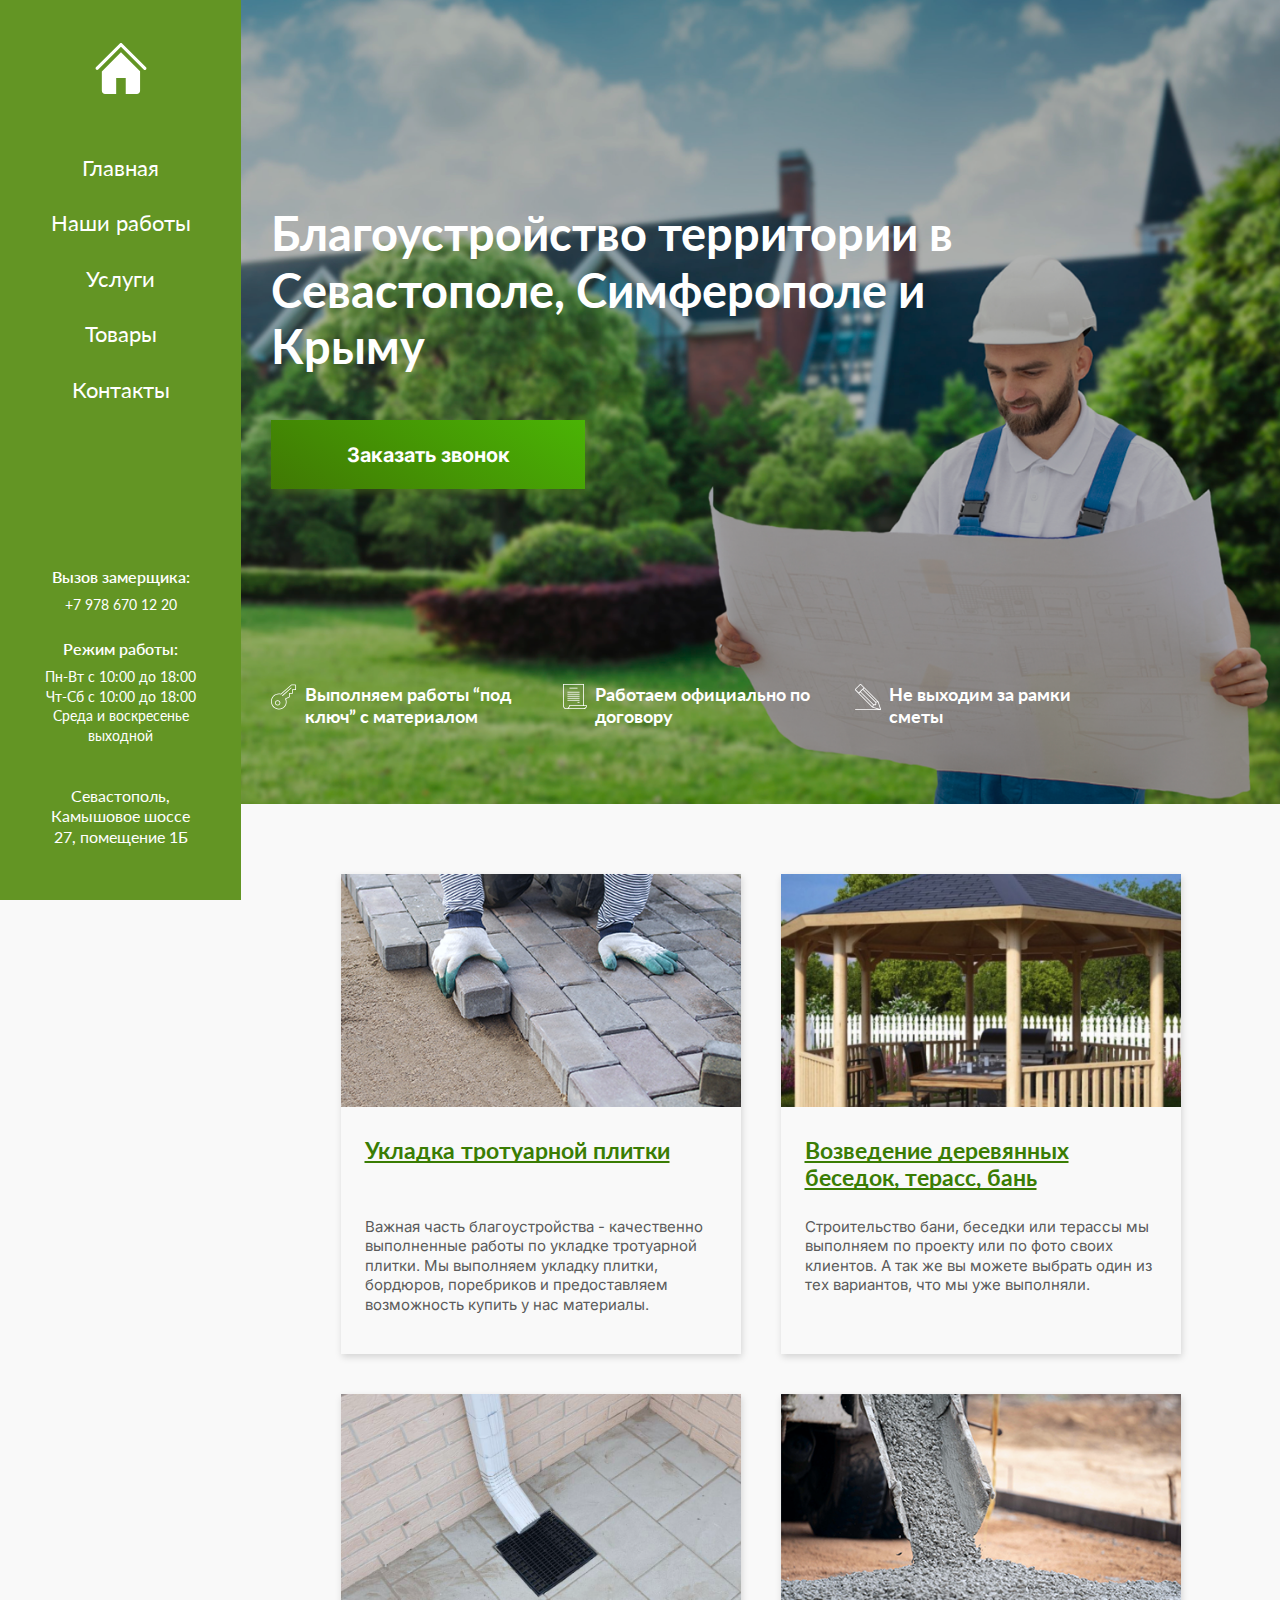
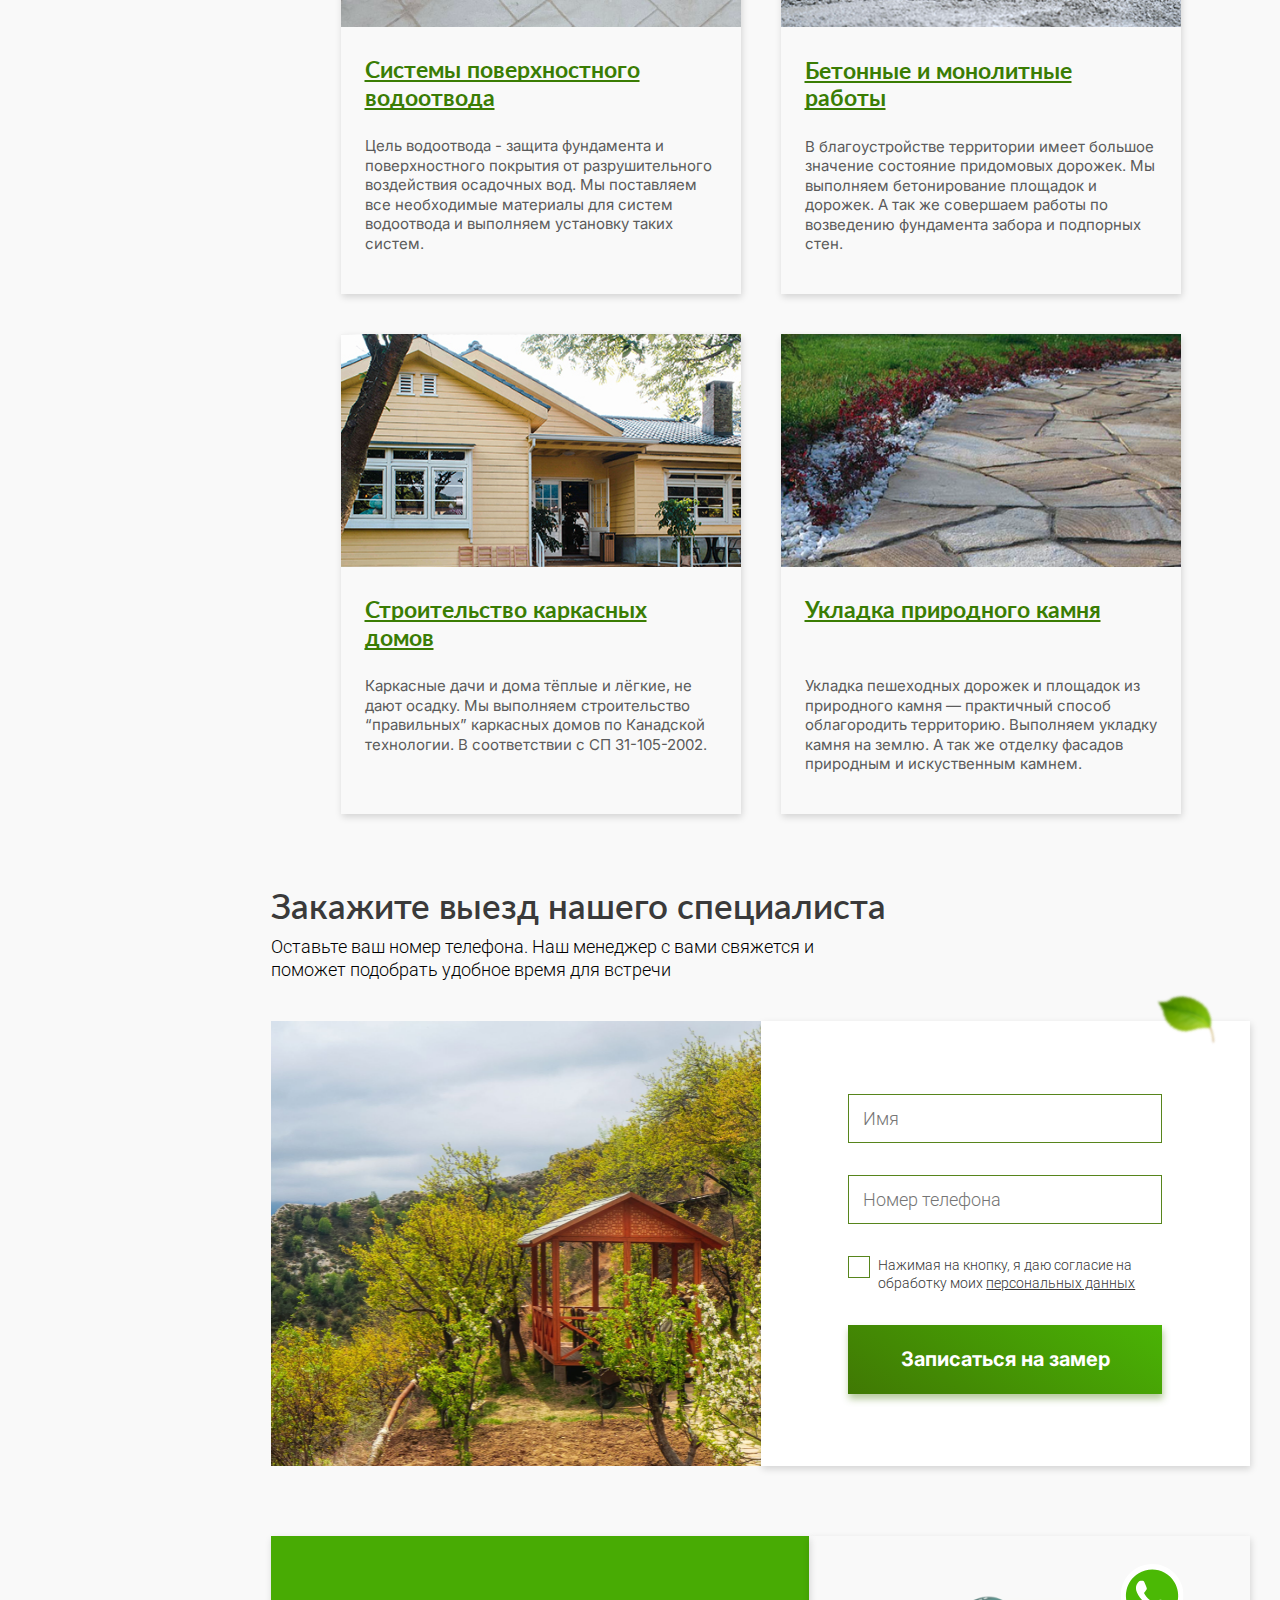
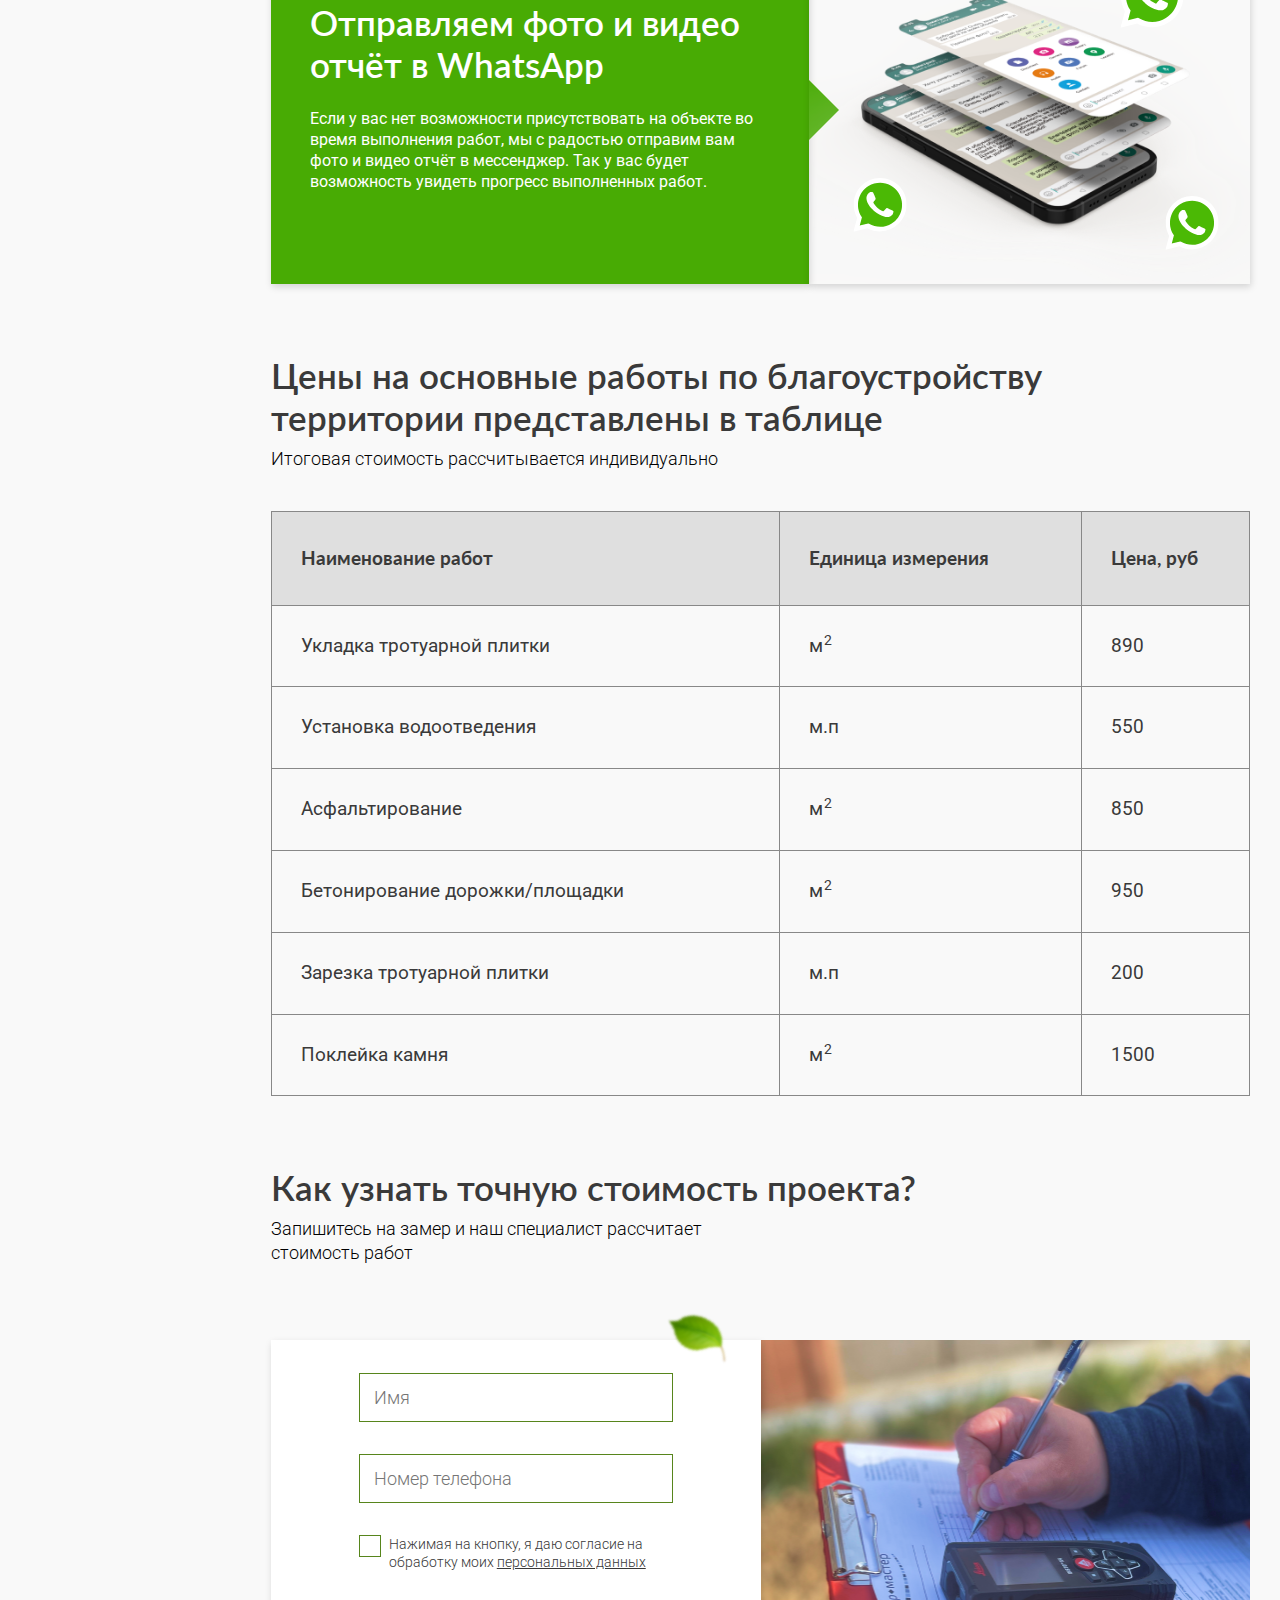
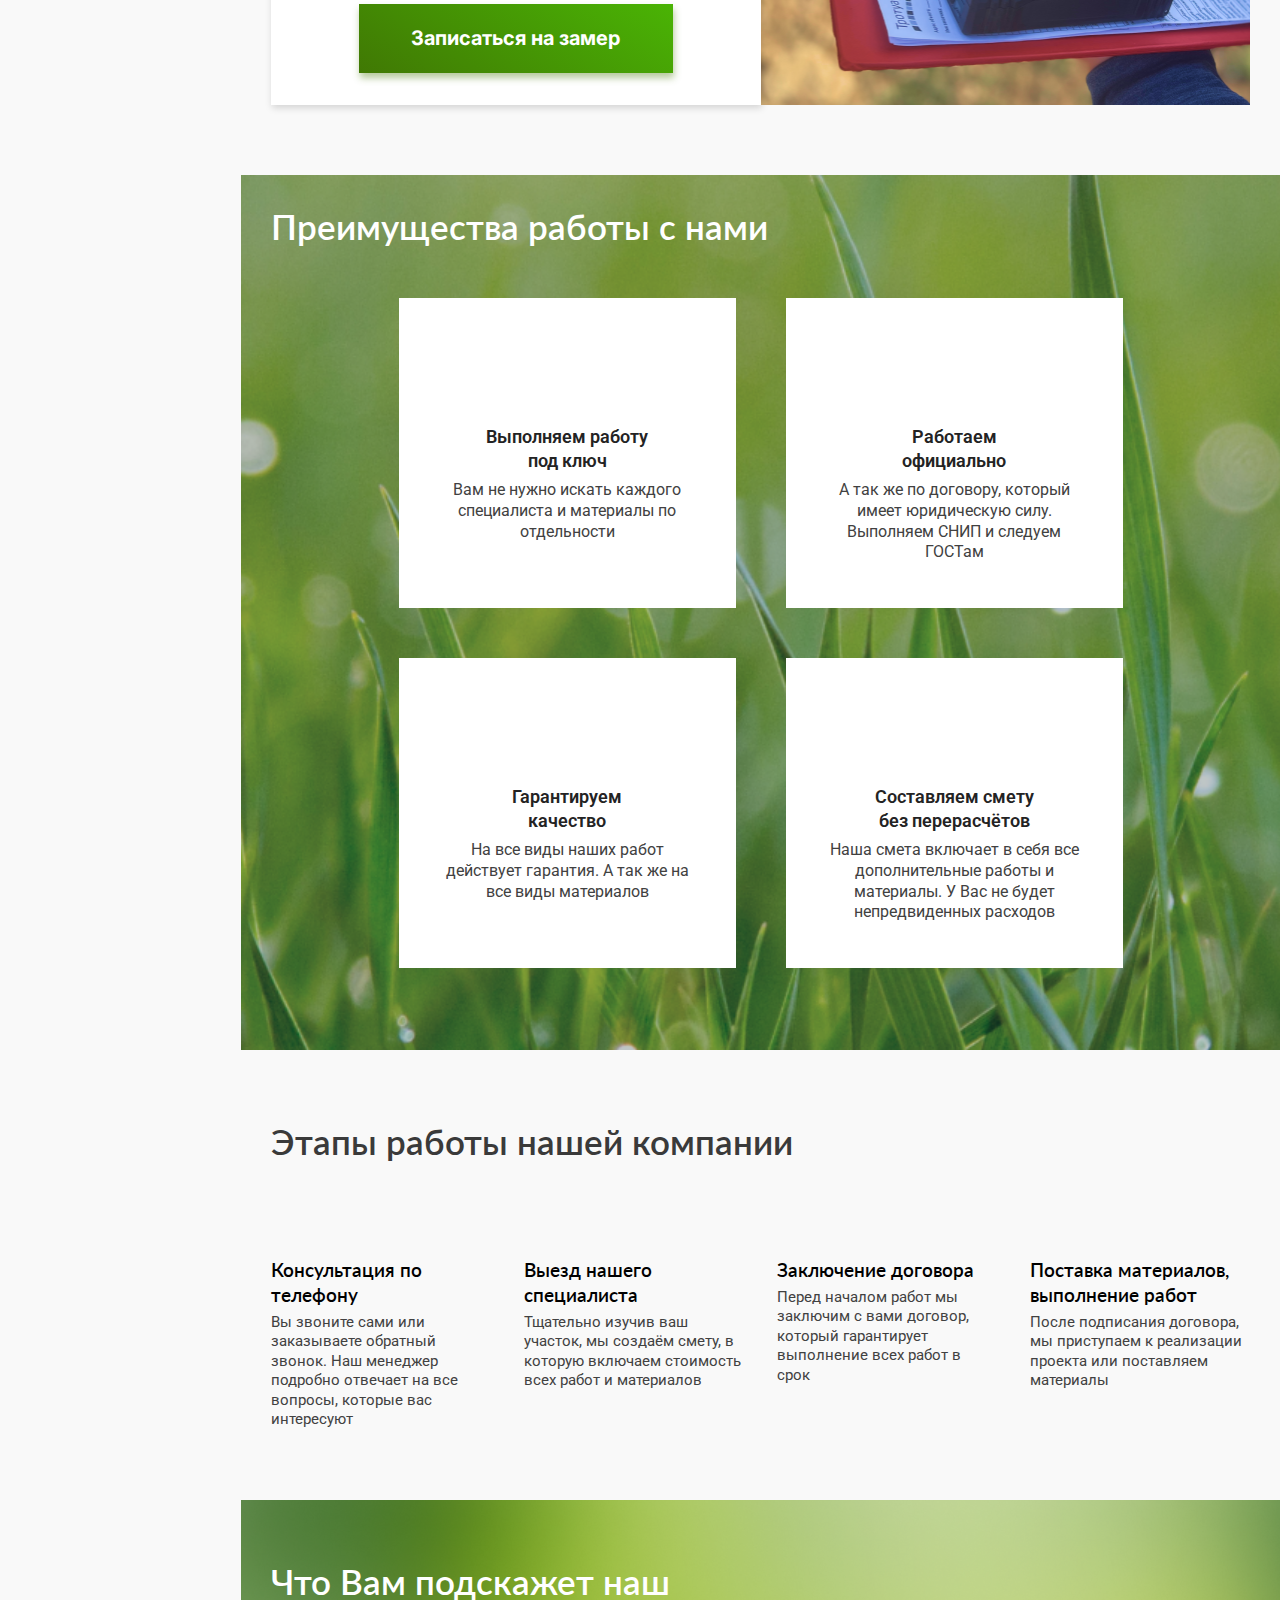
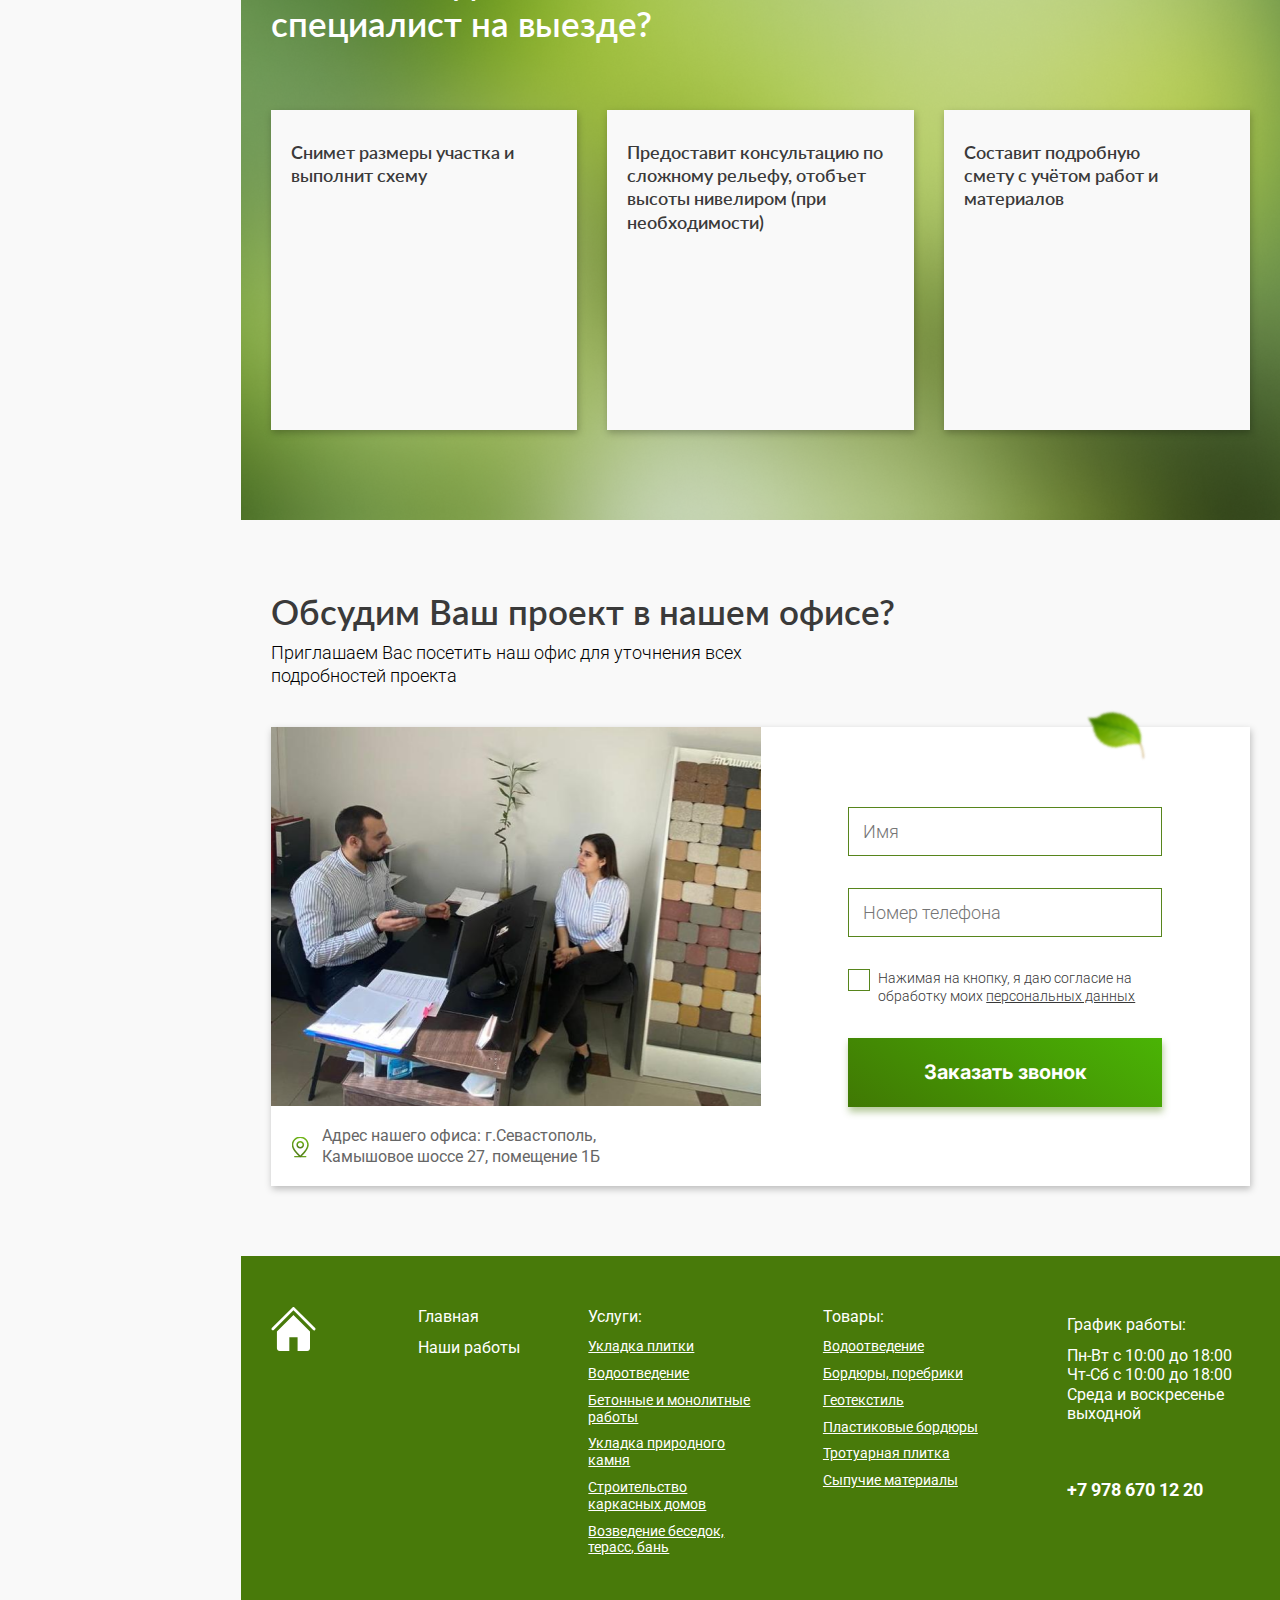
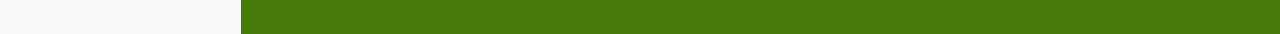
==== index.html @ b88e3e97 "first commit" ====
<!DOCTYPE html>
<html lang="ru">
<head>
	<meta charset="UTF-8">
	<meta name="viewport" content="width=device-width, initial-scale=1.0">
	
	<meta property="og:title" content="Мягкие окна в Крыму и Севастополе | Доступные цены на установку мягких окон с гарантией от производителя"/>
    <meta property="og:description" content='Компания "Море окон" занимается установкой мягких окон в Севастополе и по всему Крыму'/>
    <meta property="og:type" content="website"/>    
    <meta property="og:image" content="/img/logo.png"/>
    <title>Мягкие окна в Крыму и Севастополе | Доступные цены на установку мягких окон с гарантией от производителя</title>
    <meta name="description" content='Компания "Море окон" занимается установкой мягких окон в Севастополе и по всему Крыму | звоните по номеру +79786701220 и закажите мягкие окна по выгодной цене'>
    <meta property="twitter:description" content='Компания "Море окон" занимается установкой мягких окон в Севастополе и по всему Крыму'>
    <link href="https://webnazarevichi.ru" rel="canonical">
    <link rel="stylesheet" href="assets/css/normalize.css">
    <link rel="stylesheet" href="fonts/font.css">
    <link rel="stylesheet" href="css/style.css">
    <!-- <link rel="stylesheet" href="css/magnific-popup.css"> -->
    <!-- <link rel="stylesheet" href="css/font.css"> -->
    <!-- <link rel="stylesheet" href="css/style.min.css"> -->
    <!-- <link rel="shortcut icon" href="img/favicon.png" type="image/png"> -->
</head>
<body>
	<!-- Sidebar Start -->

	<sidebar class="sidebar">
			<nav>
				<div class="sidebar__wrapper">
					<div class="sidebar__nav">
						<div class="sidebar__logo">
							<a href=""><img src="assets/icons/logo.svg" alt="logo" width="52" height="52"></a>
						</div>
						<ul class="sidebar__menu">
							<li><a href="">Главная</a></li>
							<li><a href="">Наши работы</a></li>
							<li class="menu__li-hover">Услуги
								<ul class="sidebar__menu-hover_list">
									<li><a href="">Укладка тротуарной плитки</a></li>
									<li><a href="">Водоотведение</a></li>
									<li><a href="">Бетонные работы</a></li>
									<li><a href="">Строительство каркасных домов</a></li>
									<li><a href="">Строительство беседок, террас, бань</a></li>
									<li><a href="">Укладка камня</a></li>
								</ul>
								<span class="arrow"></span>
							</li>
							<li class="menu__li-hover">Товары
								<ul class="sidebar__menu-hover_list">
									<li><a href="">Тротуарная плитка</a></li>
									<li><a href="">Водоотведение</a></li>
									<li><a href="">Бордюры, поребрики</a></li>
									<li><a href="">Геотекстиль</a></li>
									<li><a href="">Пластиковые бордюры</a></li>
									<li><a href="">Сыпучие материалы</a></li>
								</ul>
								<span class="arrow"></span>
							</li>
							<li><a href="">Контакты</a></li>
						</ul>
					</div>
					<div class="sidebar__contact">
						<div class="sidebar__contact_call">
							<h4>Вызов замерщика:</h4>
							<p><a href="tel:+7 978 670 12 20">+7 978 670 12 20</a></p>
						</div>
						<div class="sidebar__contact_shedule">
							<h5>Режим работы:</h5>
							<p>Пн-Вт с 10:00 до 18:00
								Чт-Сб с 10:00 до 18:00
								Среда и воскресенье выходной
							</p>
						</div>
						<div class="sidebar__contact_addr">
							<address>Севастополь, Камышовое шоссе 27, помещение 1Б</address>
						</div>
					</div>
				</div>
			</nav>	
	</sidebar>

	<!-- Sidebar End -->

	<!-- Main Content Start -->

	<main>
		<!-- Promo Start -->

		<section class="promo">
			<header class="header-mobile">
				<nav>
					<div class="container">
						<div class="header-mobile__wrapper">
							<div class="header-mobile__logo">
								<img src="assets/icons/logo.svg" alt="logo" width="40" height="40">	
							</div>
							<div class="header-mobile__phone">
								<a href="tel:+7 978 670 12 20">+7 978 670 12 20</a>
							</div>
							<div class="header-mobile__hamburger">
								<img src="assets/icons/burger.svg" alt="hamburger" width="43.5" height="29">
							</div>
						</div>
					</div>
				</nav>
			</header>
			<div class="container">
				<div class="promo__wrapper">
					<h1 class="promo__title">Благоустройство территории в Севастополе, Симферополе и Крыму</h1>
					<button class="btn btn_promo">Заказать звонок</button>
					<ul class="promo__advantages">
						<li>
							<img src="assets/icons/key.svg" alt="ключ" width="26" height="26">
							<h2>Выполняем работы “под ключ” с материалом</h2>
						</li>
						<li>
							<img src="assets/icons/paper.svg" alt="смета" width="26" height="26">
							<h2>Работаем официально по договору</h2>
						</li>
						<li>
							<img src="assets/icons/pencil.svg" alt="карандаш" width="26" height="26">
							<h2>Не выходим за рамки сметы</h2>
						</li>
					</ul>
				</div>
			</div>
		</section>
		<div class="promo-advantages">
			<ul class="promo-advantages__wrapper">
				<li>
					<img src="assets/icons/key-mob.svg" alt="Выполняем работы “под ключ” с материалом" width="38" height="38" loading="lazy">
					<h2>Выполняем работы “под ключ” с материалом</h2>
				</li>
				<li>
					<img src="assets/icons/paper-mob.svg" alt="Работаем официально по договору" width="37" height="39" loading="lazy">
					<h2>Работаем официально по договору</h2>
				</li>
				<li>
					<img src="assets/icons/pencil-mob.svg" alt="Не выходим за рамки сметы" width="38" height="38" loading="lazy">
					<h2>Не выходим за рамки сметы</h2>
				</li>
			</ul>
		</div>

		<!-- Promo End -->

		<!--Services Start-->

		<section class="services">
			<div class="container">
				<ul class="services__wrapper">
					<li>
						<a href=""><img src="assets/img/index/item-1.png" alt="Укладка тротуарной плитки" width="460" height="268" loading="lazy"></a>
						<a href=""><h2>Укладка тротуарной плитки</h2></a>
						<p>Важная часть благоустройства - качественно выполненные работы по укладке тротуарной плитки. Мы выполняем  укладку плитки, бордюров, поребриков и предоставляем возможность купить у нас материалы.</p>
					</li>
					<li>
						<a href=""><img src="assets/img/index/item-2.png" alt="Возведение деревянных беседок, терасс, бань" width="460" height="268" loading="lazy"></a>
						<a href=""><h2>Возведение деревянных беседок, терасс, бань</h2></a>
						<p>Строительство бани, беседки или терассы мы выполняем по проекту или по фото своих клиентов. А так же вы можете выбрать один из тех вариантов, что мы уже выполняли.</p>
					</li>
					<li>
						<a href=""><img src="assets/img/index/item-3.png" alt="Системы поверхностного водоотвода" width="460" height="268" loading="lazy"></a>
						<a href=""><h2>Системы поверхностного водоотвода</h2></a>
						<p>Цель водоотвода - защита фундамента и поверхностного покрытия от разрушительного воздействия осадочных вод. Мы поставляем все необходимые материалы для систем водоотвода и выполняем установку таких систем.</p>
					</li>
					<li>
						<a href=""><img src="assets/img/index/item-4.png" alt="Бетонные и монолитные работы" width="460" height="268" loading="lazy"></a>
						<a href=""><h2>Бетонные и монолитные работы</h2></a>
						<p>В благоустройстве территории имеет большое значение состояние придомовых дорожек. Мы выполняем бетонирование площадок и дорожек.
							А так же совершаем работы по возведению фундамента забора и подпорных стен.
						</p>
					</li>
					<li>
						<a href=""><img src="assets/img/index/item-5.png" alt="Строительство каркасных домов" width="460" height="268" loading="lazy"></a>
						<a href=""><h2>Строительство каркасных домов</h2></a>
						<p>Каркасные дачи и дома тёплые и лёгкие, не дают осадку. Мы выполняем строительство “правильных” каркасных домов по Канадской технологии. В соответствии с СП 31-105-2002.</p>
					</li>
					<li>
						<a href=""><img src="assets/img/index/item-6.png" alt="Укладка природного камня" width="460" height="268" loading="lazy"></a>
						<a href=""><h2>Укладка природного камня</h2></a>
						<p>Укладка пешеходных дорожек и площадок из природного камня — практичный способ облагородить территорию. Выполняем укладку камня на землю. А так же отделку фасадов природным и искуственным камнем.</p>
					</li>
				</ul>
			</div>
		</section>

		<!--Start End-->

		<!--Callback Start-->

		<section class="callback">
			<div class="container">
				<h2 class="callback__title">Закажите выезд нашего специалиста</h2>
				<h3 class="callback__subtitle">Оставьте ваш номер телефона. Наш менеджер с вами свяжется и поможет подобрать удобное время для встречи</h3>
				<div class="callback__wrapper">
					<div class="callback__form_block">
						<!-- <img src="assets/img/index/form_img-1.png" alt="Закажите выезд нашего специалиста" width="759" height="445" loading="lazy"> -->
					</div>
					<form class="callback__form" action="">
						<input type="text" name="name" placeholder="Имя">
						<input type="tel" name="phone" placeholder="Номер телефона">
						<div class="callback__check">
							<input type="checkbox" name="checkbox" id="confid">
							<label class="callback__check_label" for="confid">Нажимая на кнопку, я даю согласие на обработку моих <a href="politics.html" target="_blank"> персональных данных</a></label>
						</div>
						<button class="btn btn_form">Записаться на замер</button>
						<img class="callback__form_img callback__form_img-1" src="assets/img/index/leaf-1.png" alt="leaf" loading="lazy">
						<img class="callback__form_img callback__form_img-2" src="assets/img/index/leaf-2.png" alt="leaf" loading="lazy">
						<img class="callback__form_img callback__form_img-3" src="assets/img/index/leaf-3.png" alt="leaf" loading="lazy">
					</form>
				</div>
			</div>
		</section>

		<!--Callback End-->


		<!--Reports End-->

			<section class="reports">
				<div class="container">
					<div class="reports__wrapper">
						<div class="report__first">
							<h2>Отправляем фото и видео отчёт в WhatsApp</h2>
							<p>Если у вас нет возможности присутствовать на объекте во время выполнения работ, мы с радостью отправим вам фото и видео отчёт в мессенджер. Так у вас будет возможность увидеть прогресс выполненных работ.</p>
						</div>
						<div class="report__last">
							<img src="assets/icons/wht.svg" alt="WhatsApp" width="64" height="64" loading="lazy">
							<img src="assets/icons/wht.svg" alt="WhatsApp" width="54" height="54" loading="lazy">
							<img src="assets/icons/wht.svg" alt="WhatsApp" width="54" height="54" loading="lazy">
						</div>
					</div>
				</div>
			</section>

		<!--Reports End-->

		<!--Prices End-->

			<section class="prices">
				<div class="container">
					<div class="prices__wrapper">
						<h2>Цены на основные работы по благоустройству территории представлены в таблице</h2>
						<h3>Итоговая стоимость рассчитывается индивидуально</h3>
						<table>
							<tbody>
								<tr>
									<th>Наименование работ</th>
									<th>Единица измерения</th>
									<th>Цена, руб</th>
								</tr>
								<tr>
									<td>Укладка тротуарной плитки</td>
									<td><span>м</span></td>
									<td>890</td>
								</tr>
								<tr>
									<td>Установка водоотведения</td>
									<td>м.п</td>
									<td>550</td>
								</tr>
								<tr>
									<td>Асфальтирование</td>
									<td><span>м</span></td>
									<td>850</td>
								</tr>
								<tr>
									<td>Бетонирование дорожки/площадки</td>
									<td><span>м</span></td>
									<td>950</td>
								</tr>
								<tr>
									<td>Зарезка тротуарной плитки</td>
									<td>м.п</td>
									<td>200</td>
								</tr>
								<tr>
									<td>Поклейка камня</td>
									<td><span>м</span></td>
									<td>1500</td>
								</tr>
							</tbody>
						</table>
					</div>
				</div>
			</section>

		<!--Prices End-->

		<!--Callback Start-->

		<section class="callback">
			<div class="container">
				<h2 class="callback__title">Как узнать точную стоимость проекта?</h2>
				<h3 class="callback__subtitle callback__subtitle-two">Запишитесь на замер и наш специалист рассчитает стоимость работ</h3>
				<div class="callback__wrapper callback__wrapper-two">					
					<form class="callback__form callback__form-two" action="">
						<input type="text" name="name" placeholder="Имя">
						<input type="tel" name="phone" placeholder="Номер телефона">
						<div class="callback__check">
							<input type="checkbox" name="checkbox" id="confid2">
							<label class="callback__check_label" for="confid2">Нажимая на кнопку, я даю согласие на обработку моих <a href="politics.html" target="_blank"> персональных данных</a></label>
						</div>
						<button class="btn btn_form">Записаться на замер</button>
						<img class="callback__form_img callback__form_img-1" src="assets/img/index/leaf-1.png" alt="leaf" loading="lazy">
						<img class="callback__form_img callback__form_img-2" src="assets/img/index/leaf-2.png" alt="leaf" loading="lazy">
						<img class="callback__form_img callback__form_img-3" src="assets/img/index/leaf-3.png" alt="leaf" loading="lazy">
					</form>
					<div class="callback__form_block callback__form_block-two">
						<!-- <img src="assets/img/index/form_img-2.png" alt="Закажите выезд нашего специалиста" width="704" height="365" loading="lazy"> -->
					</div>
				</div>
			</div>
		</section>

		<!--Callback End-->

		<!--Advantages Start-->

		<section class="advantages">
			<div class="container">
				<h2 class="advantages__title">Преимущества работы с нами</h2>
				<ul class="advantages__wrapper">
					<li class="advantages__item">
						<div><img src="assets/icons/adv-one.svg" alt="Выполняем работу под ключ" width="90" height="74" loading="lazy"></div>
						<hr>
						<h3>Выполняем работу под ключ</h3>
						<h4>Вам не нужно искать каждого специалиста и материалы по отдельности</h4>
					</li>
					<li class="advantages__item">
						<div><img src="assets/icons/adv-two.svg" alt="Работаем официально" width="83" height="75" loading="lazy"></div>
						<hr>
						<h3>Работаем официально</h3>
						<h4>А так же по договору, который имеет юридическую силу. Выполняем СНИП и следуем ГОСТам</h4>
					</li>
					<li class="advantages__item">
						<div><img src="assets/icons/adv-three.svg" alt="Гарантируем качество" width="98" height="79" loading="lazy"></div>
						<hr>
						<h3>Гарантируем качество</h3>
						<h4>На все виды наших работ действует гарантия. А так же на все виды материалов</h4>
					</li>
					<li class="advantages__item">
						<div><img src="assets/icons/adv-four.svg" alt="Гарантируем качество" width="79" height="81" loading="lazy"></div>
						<hr>
						<h3>Составляем смету без перерасчётов</h3>
						<h4>Наша смета включает в себя все дополнительные работы и материалы. У Вас не будет непредвиденных расходов</h4>
					</li>
				</ul>
			</div>
		</section>

		<!--Advantages End-->

		<!--Stages Start-->

		<section class="stages">
			<div class="container">
				<h2 class="stages__title">Этапы работы нашей компании</h2>
				<ul class="stages__wrapper">
					<li class="stages__item">
						<h3>Консультация по телефону</h3>
						<p>Вы звоните сами или заказываете обратный звонок. Наш менеджер подробно отвечает на все вопросы, которые вас интересуют</p>
						<img src="assets/img/index/1.png" alt="Консультация по телефону" loading="lazy">
					</li>
					<li class="stages__item">
						<h3>Выезд нашего специалиста</h3>
						<p>Тщательно  изучив ваш участок, мы создаём смету, в которую включаем стоимость всех работ и материалов</p>
						<img src="assets/img/index/2.png" alt="Выезд нашего специалиста" loading="lazy">
					</li>
					<li class="stages__item">
						<h3>Заключение договора</h3>
						<p>Перед началом работ мы заключим с вами договор, который гарантирует выполнение всех работ в срок</p>
						<img src="assets/img/index/3.png" alt="Заключение договора" loading="lazy">
					</li>
					<li class="stages__item">
						<h3>Поставка материалов, выполнение работ</h3>
						<p>После подписания договора, мы приступаем к реализации проекта  или поставляем материалы</p>
						<img src="assets/img/index/4.png" alt="Поставка материалов, выполнение работ" loading="lazy">
					</li>
				</ul>
			</div>
		</section>

		<!--Stages End-->

		<!--Specialist Start-->

		<section class="specialist">
			<div class="container">
				<h2 class="specialist__title">Что Вам подскажет наш специалист на выезде?</h2>
				<ul class="specialist__wrapper">
					<li class="specialist__item">
						<h3>Снимет размеры участка и выполнит схему</h3>
						<img src="assets/img/index/specialist-1.png" alt="Снимет размеры участка и выполнит схему" width="344" height="311" loading="lazy">
					</li>
					<li class="specialist__item">
						<h3>Предоставит консультацию по сложному рельефу, отобъет высоты нивелиром (при необходимости)</h3>
						<img src="assets/img/index/specialist-2.png" alt="Предоставит консультацию по сложному рельефу, отобъет высоты нивелиром (при необходимости)" width="298" height="198" loading="lazy">
					</li>
					<li class="specialist__item">
						<h3>Составит подробную смету с учётом  работ и материалов</h3>
						<img src="assets/img/index/specialist-3.png" alt="Составит подробную смету с учётом  работ и материалов" width="315" height="237" loading="lazy"> 
					</li>
				</ul>
			</div>
		</section>

		<!--Specialist End-->

		<!--Footer Callback Start-->

		<section class="callback-footer">
			<div class="container">
				<h2 class="callback-footer__title">Обсудим Ваш проект в нашем офисе?</h2>
				<h3 class="callback-footer__subtitle">Приглашаем Вас посетить наш офис для уточнения всех подробностей проекта</h3>
				<div class="callback-footer__wrapper">
					<div class="callback-footer__block">
						<div class="callback-footer__block_img"></div>
						<h4>Адрес нашего офиса: г.Севастополь, Камышовое шоссе 27, помещение 1Б</h4>
					</div>
					<form action="" class="callback-footer__form">
						<input type="text" name="name" placeholder="Имя">
						<input type="tel" name="phone" placeholder="Номер телефона">
						<div class="callback__check">
							<input type="checkbox" name="checkbox" id="confid3">
							<label class="callback__check_label" for="confid3">Нажимая на кнопку, я даю согласие на обработку моих <a href="politics.html" target="_blank"> персональных данных</a></label>
						</div>
						<button class="btn btn_form">Заказать звонок</button>
						<img class="callback-footer__form_img callback-footer__form_img-1" src="assets/img/index/leaf-1.png" alt="leaf" loading="lazy">
						<img class="callback-footer__form_img callback-footer__form_img-2" src="assets/img/index/leaf-4.png" alt="leaf" loading="lazy">
						<img class="callback-footer__form_img callback-footer__form_img-3" src="assets/img/index/leaf-5.png" alt="leaf" loading="lazy">
						<img class="callback-footer__form_img callback-footer__form_img-4" src="assets/img/index/leaf-6.png" alt="leaf" loading="lazy">
					</form>
				</div>
			</div>
		</section>
		<div class="callback-footer__address-mobile">
			<h4>Адрес нашего офиса: г.Севастополь, Камышовое шоссе 27, помещение 1Б</h4>
		</div>
		

		<!--Footer Callback End-->

	</main>

	<!-- Main Content End -->

	<!-- Footer Start -->

	<footer class="footer">
		<div class="container">
			<div class="footer__wrapper">
				<div class="footer__logo">
					<a href=""><img src="assets/icons/logo.svg" alt="logo" width="45" height="45" loading="lazy"></a>
				</div>
				<div class="footer__wrapper-nav">
					<div class="footer__nav">
						<ul class="footer__menu">
							<li><a href="">Главная</a></li>
							<li><a href="">Наши работы</a></li>
						</ul>
						<ul class="footer__services">
							<li>Услуги:</li>
							<li><a href="">Укладка плитки</a></li>
							<li><a href="">Водоотведение</a></li>
							<li><a href="">Бетонные и монолитные работы</a></li>
							<li><a href="">Укладка природного камня</a></li>
							<li><a href="">Строительство каркасных домов</a></li>
							<li><a href="">Возведение беседок, терасс, бань</a></li>
						</ul>
						<ul class="footer__products">
							<li>Товары:</li>
							<li><a href="">Водоотведение</a></li>
							<li><a href="">Бордюры, поребрики</a></li>
							<li><a href="">Геотекстиль</a></li>
							<li><a href="">Пластиковые бордюры</a></li>
							<li><a href="">Тротуарная плитка</a></li>
							<li><a href="">Сыпучие материалы</a></li>
						</ul>
					</div>
					<div class="footer__contacts">
						<div class="footer__schedule">
							<img src="assets/icons/shedule.svg" alt="shedule" width="37" height="37" loading="lazy">
							<div>
								<h3>График работы:</h3>
								<p>Пн-Вт с 10:00 до 18:00
									Чт-Сб с 10:00 до 18:00
									Среда и воскресенье выходной
								</p>
							</div>
						</div>
						<div class="footer__phone">
							<img src="assets/icons/phone.svg" alt="phone" width="37" height="37" loading="lazy">
							<div>
								<h3><a href="tel:+7 978 670 12 20">+7 978 670 12 20</a></h3>
							</div>
						</div>
					</div>

				</div>
			</div>
		</div>
		<hr>
			<div class="footer__info">
				<div class="footer__info_logo">
					<a href=""><img src="assets/icons/logo.svg" alt="logo" width="37" height="37" loading="lazy"></a>
				</div>
				<p>© 2022, ИП Рябуха Иван Михайлович</p>
				<p><a href="">Политика конфиденциальности</a></p>
			</div>
	</footer>

	<!-- Footer End -->


	<script src="https://code.jquery.com/jquery-3.6.0.min.js"></script>
	<script src="assets/js/main.js"></script>
	
</body>
</html>
---- fonts/font.css ----
@font-face {
    font-family: 'Lato';
    src: local('Lato Semibold'), local('Lato-Semibold'), url('latosemibold.woff2') format('woff2'), url('latosemibold.woff') format('woff'), url('latosemibold.ttf') format('truetype');
    font-weight: 600;
    font-style: normal;
}
@font-face {
    font-family: 'Roboto';
    src: local('Roboto Medium'), local('Roboto-Medium'), url('Robotomedium.woff2') format('woff2'), url('Robotomedium.woff') format('woff'), url('Robotomedium.ttf') format('truetype');
    font-weight: 500;
    font-style: normal;
}
---- css/style.css ----
/*Buttons*/
@import url("https://fonts.googleapis.com/css2?family=Inter:wght@400;700&family=Lato:wght@400;700&family=Roboto:wght@300;400;700&display=swap");
.btn {
  display: block;
  width: 314px;
  height: 69px;
  background: linear-gradient(213.44deg, #4BB905 -9.12%, #3B5A03 151.08%);
  box-shadow: 1px 5px 7px rgba(93, 137, 35, 0.45);
  cursor: pointer;
  font-family: "Inter", sans-serif;
  font-style: normal;
  font-weight: 700;
  font-size: 20px;
  line-height: 120%;
  color: #FFFFFF;
}

@media (max-width: 991px) {
  .btn {
    width: 264px;
    height: 64px;
    font-size: 18px;
  }
}

.btn_promo {
  margin-top: 45px;
}

.btn_form {
  margin-top: 32px;
}

@media (max-width: 700px) {
  .btn_form {
    margin-top: 20px;
  }
}

@media (max-width: 575px) {
  .btn_form {
    width: 100%;
    font-size: 15px;
    max-width: 264px;
    height: 56px;
  }
}

.sidebar {
  position: fixed;
  height: 100%;
  width: 241px;
  background: #639524;
  z-index: 3;
}

@media (max-width: 1200px) {
  .sidebar {
    display: none;
  }
}

.sidebar__wrapper {
  height: 100%;
  min-height: 100vh;
  display: flex;
  flex-direction: column;
  align-items: center;
  justify-content: space-between;
}

.sidebar__logo {
  margin-top: 43px;
  margin-bottom: 60px;
}

.sidebar__logo img {
  display: block;
  margin: 0 auto;
}

.sidebar__menu li {
  position: relative;
  font-family: "Lato", sans-serif;
  font-style: normal;
  font-weight: 400;
  font-size: 22px;
  line-height: 120%;
  color: #FFFFFF;
  margin-bottom: 29px;
  text-align: center;
  cursor: pointer;
}

.sidebar__menu li:last-child {
  margin-bottom: 0;
}

.sidebar__menu li a {
  color: #FFFFFF;
}

.sidebar__menu li .arrow {
  position: absolute;
  display: block;
  right: 0;
  top: 0;
  width: 0;
  height: 0;
  border-style: solid;
  border-width: 20px 20px 20px 0;
  border-color: transparent #487A0A transparent transparent;
  transition: .2s linear;
  opacity: 0;
  visibility: hidden;
  transform: translateX(-5px);
}

.menu__li-hover {
  width: 241px;
}

.menu__li-hover:hover > .sidebar__menu-hover_list {
  transform: translateX(0);
  opacity: 1;
  visibility: visible;
}

.menu__li-hover:hover > .arrow {
  opacity: 1;
  visibility: visible;
  transform: translateX(0);
}

.sidebar__menu-hover_list {
  position: absolute;
  top: 0;
  right: -107%;
  width: 258px;
  transform: translateX(10px);
  opacity: 0;
  visibility: hidden;
  transition: .2s ease-in-out;
  background: #487A0A;
  display: flex;
  flex-direction: column;
  justify-content: center;
}

.sidebar__menu-hover_list:before {
  content: "";
  position: absolute;
  display: block;
  top: -1000px;
  height: 1000px;
  left: 0;
  right: 0;
  width: 100%;
  background: #487A0A;
}

.sidebar__menu-hover_list:after {
  content: "";
  position: absolute;
  display: block;
  bottom: -1000px;
  height: 1000px;
  left: 0;
  right: 0;
  width: 100%;
  background: #487A0A;
}

.sidebar__menu-hover_list li {
  text-align: left;
  margin-bottom: 12px;
  padding-left: 22px;
  position: relative;
}

.sidebar__menu-hover_list li:last-child {
  margin-bottom: 0;
}

.sidebar__menu-hover_list li a {
  display: block;
  max-width: 213px;
  font-family: "Lato", sans-serif;
  font-style: normal;
  font-weight: 500;
  font-size: 18px;
  line-height: 130%;
  color: #FFFFFF;
  text-align: left;
}

.sidebar__contact_call {
  text-align: center;
  margin-bottom: 24px;
}

.sidebar__contact_call h4 {
  font-family: "Lato", sans-serif;
  font-style: normal;
  font-weight: 600;
  font-size: 16px;
  line-height: 120%;
  color: #FFFFFF;
}

.sidebar__contact_call p {
  margin-top: 9px;
}

.sidebar__contact_call p a {
  font-family: "Lato", sans-serif;
  font-style: normal;
  font-weight: 400;
  font-size: 14px;
  line-height: 140%;
  color: #FFFFFF;
}

.sidebar__contact_shedule {
  margin-bottom: 40px;
}

.sidebar__contact_shedule h5 {
  font-family: "Lato", sans-serif;
  font-style: normal;
  font-weight: 600;
  font-size: 16px;
  line-height: 120%;
  color: #FFFFFF;
  text-align: center;
}

.sidebar__contact_shedule p {
  font-family: "Lato", sans-serif;
  font-style: normal;
  font-weight: 400;
  font-size: 14px;
  line-height: 140%;
  text-align: center;
  color: #FFFFFF;
  margin: 0 auto;
  max-width: 154px;
  margin-top: 9px;
}

.sidebar__contact_addr {
  margin-bottom: 52px;
}

.sidebar__contact_addr address {
  font-family: "Lato", sans-serif;
  font-style: normal;
  font-weight: 400;
  font-size: 16px;
  line-height: 130%;
  text-align: center;
  color: #FFFFFF;
  max-width: 139px;
  margin: 0 auto;
}

.stages {
  margin-left: 241px;
  padding: 100px 0 50px;
}

@media (max-width: 1400px) {
  .stages {
    padding: 70px 0 20px;
  }
}

@media (max-width: 1200px) {
  .stages {
    margin-left: 0;
  }
}

@media (max-width: 575px) {
  .stages {
    padding: 50px 0 0;
  }
}

.stages__title {
  font-family: "Lato", sans-serif;
  font-style: normal;
  font-weight: 600;
  font-size: 40px;
  line-height: 120%;
  color: #3A3A3A;
}

@media (max-width: 1400px) {
  .stages__title {
    font-size: 35px;
  }
}

@media (max-width: 575px) {
  .stages__title {
    font-size: 24px;
  }
}

.stages__wrapper {
  display: flex;
  justify-content: space-between;
  margin-top: 96px;
}

@media (max-width: 991px) {
  .stages__wrapper {
    flex-wrap: wrap;
    justify-content: center;
    gap: 50px;
  }
}

@media (max-width: 768px) {
  .stages__wrapper {
    gap: 30px;
  }
}

@media (max-width: 575px) {
  .stages__wrapper {
    gap: 60px;
    margin-top: 30px;
  }
}

.stages__item {
  position: relative;
  max-width: 305px;
  width: calc(100%/4 - 25px);
  height: 120px;
}

@media (max-width: 1700px) {
  .stages__item {
    height: auto;
  }
}

@media (max-width: 991px) {
  .stages__item {
    width: calc(100%/2 - 20px);
  }
}

@media (max-width: 575px) {
  .stages__item {
    width: 100%;
  }
}

.stages__item h3 {
  max-width: 262px;
  font-family: "Lato", sans-serif;
  font-style: normal;
  font-weight: 600;
  font-size: 20px;
  line-height: 130%;
  color: #000000;
}

@media (max-width: 1400px) {
  .stages__item h3 {
    font-size: 19px;
  }
}

.stages__item p {
  max-width: 288px;
  font-family: "Roboto", sans-serif;
  font-style: normal;
  font-weight: 400;
  font-size: 16px;
  line-height: 130%;
  color: #414141;
  margin-top: 5px;
}

@media (max-width: 1700px) {
  .stages__item p {
    font-size: 15px;
  }
}

.stages__item img {
  position: absolute;
  top: -40px;
  right: -10px;
}

@media (max-width: 575px) {
  .stages__item img {
    width: 60px;
    top: -25px;
    right: 10px;
  }
}

.specialist {
  background: url(../assets/img/index/specialist-bg.png) center center/cover no-repeat;
  padding: 90px 0;
  margin: 50px 0;
  margin-left: 241px;
}

@media (max-width: 1400px) {
  .specialist {
    padding: 60px 0 90px;
    margin-top: 50px;
    margin-bottom: 20px;
  }
}

@media (max-width: 1200px) {
  .specialist {
    margin-left: 0;
  }
}

@media (max-width: 768px) {
  .specialist {
    padding: 30px 0 62px;
  }
}

@media (max-width: 575px) {
  .specialist {
    padding: 25px 0 35px;
    margin-bottom: 0;
  }
}

.specialist__title {
  font-family: 'Lato';
  font-style: normal;
  font-weight: 600;
  font-size: 40px;
  line-height: 120%;
  color: #FFFFFF;
  max-width: 592px;
}

@media (max-width: 1400px) {
  .specialist__title {
    font-size: 35px;
  }
}

@media (max-width: 575px) {
  .specialist__title {
    font-size: 24px;
  }
}

.specialist__wrapper {
  display: flex;
  justify-content: space-between;
  margin-top: 66px;
}

@media (max-width: 991px) {
  .specialist__wrapper {
    flex-wrap: wrap;
    gap: 30px;
  }
}

@media (max-width: 575px) {
  .specialist__wrapper {
    margin-top: 20px;
  }
}

.specialist__item {
  position: relative;
  padding: 31px 31px 0 31px;
  max-width: 460px;
  width: calc(100%/3 - 20px);
  height: 405px;
  background: #F9F9F9;
  box-shadow: 1px 3px 7px rgba(0, 0, 0, 0.25);
  overflow: hidden;
}

@media (max-width: 1400px) {
  .specialist__item {
    height: 320px;
    padding: 31px 20px 0;
  }
}

@media (max-width: 991px) {
  .specialist__item {
    max-width: 100%;
    width: 100%;
    height: 405px;
  }
}

@media (max-width: 575px) {
  .specialist__item {
    height: 287px;
  }
}

.specialist__item h3 {
  font-family: 'Lato';
  font-style: normal;
  font-weight: 600;
  font-size: 22px;
  line-height: 130%;
  color: #3A3A3A;
  max-width: 228px;
}

@media (max-width: 1700px) {
  .specialist__item h3 {
    font-size: 21px;
  }
}

@media (max-width: 1400px) {
  .specialist__item h3 {
    font-size: 18px;
  }
}

@media (max-width: 991px) {
  .specialist__item h3 {
    font-size: 21px;
    max-width: 300px;
  }
}

@media (max-width: 575px) {
  .specialist__item h3 {
    font-size: 17px;
  }
}

.specialist__item img {
  position: absolute;
  bottom: -30px;
  right: 50px;
}

@media (max-width: 1400px) {
  .specialist__item img {
    right: 20px;
    width: 250px;
    height: auto;
  }
}

@media (max-width: 991px) {
  .specialist__item img {
    width: 405px;
  }
}

@media (max-width: 575px) {
  .specialist__item img {
    width: 250px;
  }
}

.specialist__item:nth-child(2) h3 {
  max-width: 377px;
}

.specialist__item:nth-child(2) img {
  bottom: 34px;
  right: 27px;
}

@media (max-width: 1400px) {
  .specialist__item:nth-child(2) img {
    bottom: 0px;
    right: 5%;
  }
}

@media (max-width: 575px) {
  .specialist__item:nth-child(2) img {
    width: 200px;
  }
}

.specialist__item:nth-child(3) img {
  bottom: 0;
  right: 0;
}

@media (max-width: 1400px) {
  .specialist__item:nth-child(3) img {
    bottom: 0;
    right: 0px;
    width: 250px;
  }
}

@media (max-width: 991px) {
  .specialist__item:nth-child(3) img {
    width: 377px;
  }
}

@media (max-width: 575px) {
  .specialist__item:nth-child(3) img {
    width: 200px;
  }
}

.advantages {
  margin-left: 241px;
  padding: 30px 0 102px;
  margin-top: 50px;
  background: url(../assets/img/index/adv-img.png) center center/cover no-repeat;
}

@media (max-width: 1400px) {
  .advantages {
    margin-top: 20px;
    padding: 30px 0 82px;
  }
}

@media (max-width: 1200px) {
  .advantages {
    margin-left: 0;
  }
}

@media (max-width: 768px) {
  .advantages {
    padding: 30px 0 62px;
  }
}

@media (max-width: 575px) {
  .advantages {
    margin-top: 0;
    padding: 25px 0 35px;
  }
}

.advantages__title {
  font-family: "Lato", sans-serif;
  font-style: normal;
  font-weight: 600;
  font-size: 40px;
  line-height: 120%;
  color: #FFFFFF;
}

@media (max-width: 1400px) {
  .advantages__title {
    font-size: 35px;
  }
}

@media (max-width: 575px) {
  .advantages__title {
    font-size: 24px;
  }
}

.advantages__wrapper {
  display: flex;
  justify-content: space-between;
  margin-top: 51px;
}

@media (max-width: 1400px) {
  .advantages__wrapper {
    flex-wrap: wrap;
    justify-content: center;
    gap: 50px;
  }
}

@media (max-width: 991px) {
  .advantages__wrapper {
    gap: 30px;
  }
}

@media (max-width: 575px) {
  .advantages__wrapper {
    margin-top: 20px;
    gap: 20px;
  }
}

.advantages__item {
  display: flex;
  flex-direction: column;
  align-items: center;
  max-width: 337px;
  width: calc(100%/4 - 20px);
  background: #FFFFFF;
  padding: 45px 15px;
}

@media (max-width: 1700px) {
  .advantages__item {
    width: calc(100%/4 - 15px);
  }
}

@media (max-width: 1400px) {
  .advantages__item {
    width: calc(100%/2 - 20px);
  }
}

@media (max-width: 575px) {
  .advantages__item {
    width: 100%;
  }
}

.advantages__item div {
  height: 82px;
}

.advantages__item img {
  margin-left: 25px;
}

.advantages__item hr {
  width: 27px;
  height: 3px;
  background: #51791D;
  margin: 21px 0;
}

.advantages__item h3 {
  font-family: "Roboto", sans-serif;
  font-style: normal;
  font-weight: 600;
  font-size: 18px;
  line-height: 130%;
  text-align: center;
  color: #232323;
  max-width: 166px;
}

.advantages__item h4 {
  font-family: "Roboto", sans-serif;
  font-style: normal;
  font-weight: 400;
  font-size: 16px;
  line-height: 130%;
  text-align: center;
  color: #414141;
  margin-top: 8px;
  max-width: 254px;
}

.header-mobile {
  display: none;
  position: absolute;
  top: 0;
  left: 0;
  width: 100%;
}

@media (max-width: 1200px) {
  .header-mobile {
    display: block;
  }
}

.header-mobile__wrapper {
  display: flex;
  justify-content: space-between;
  align-items: center;
  height: 80px;
}

@media (max-width: 575px) {
  .header-mobile__logo img {
    width: 30px;
    height: 30px;
  }
}

.header-mobile__phone a {
  font-family: "Lato", sans-serif;
  font-style: normal;
  font-weight: 800;
  font-size: 22px;
  line-height: 120%;
  color: #FFFFFF;
}

@media (max-width: 575px) {
  .header-mobile__phone a {
    font-size: 18px;
  }
}

@media (max-width: 575px) {
  .header-mobile__hamburger img {
    width: 30px;
    height: 20px;
  }
}

.promo {
  position: relative;
  margin-left: 241px;
  height: auto;
  background: url(../assets/img/promo.png) center center/cover no-repeat;
  padding: 16% 0 6%;
}

@media (max-width: 1700px) {
  .promo {
    background: url(../assets/img/promo.png) 75% center/cover no-repeat;
  }
}

@media (max-width: 1400px) {
  .promo {
    background: url(../assets/img/promo.png) 82% center/cover no-repeat;
  }
}

@media (max-width: 1400px) {
  .promo {
    background: url(../assets/img/promo.png) 82% center/cover no-repeat;
  }
}

@media (max-width: 1200px) {
  .promo {
    margin-left: 0;
    padding: 20% 0 7%;
  }
}

@media (max-width: 768px) {
  .promo {
    min-height: 100vh;
    background: url(../assets/img/promo-tablet.png) 60% 100%/cover no-repeat;
    padding: 44% 0 5%;
  }
}

@media (max-width: 575px) {
  .promo {
    padding: 0;
    display: flex;
    align-items: center;
  }
}

.promo__title {
  font-family: "Lato", sans-serif;
  font-style: normal;
  font-weight: 700;
  font-size: clamp(40px, 3.7vw, 72px);
  line-height: 120%;
  width: 82.5%;
  max-width: 1086px;
  color: #FFFFFF;
}

@media (max-width: 1200px) {
  .promo__title {
    font-size: clamp(45px, 4.4vw, 52px);
  }
}

@media (max-width: 991px) {
  .promo__title {
    font-size: 5.4vw;
    width: 95%;
  }
}

@media (max-width: 575px) {
  .promo__title {
    font-size: clamp(30px, 8.6vw, 35px);
  }
}

.promo__advantages {
  margin-top: 195px;
  display: flex;
  justify-content: space-between;
  max-width: 850px;
}

@media (max-width: 991px) {
  .promo__advantages {
    flex-direction: column;
    gap: 30px;
  }
}

@media (max-width: 575px) {
  .promo__advantages {
    display: none;
  }
}

.promo__advantages li {
  display: flex;
  max-width: 266px;
}

.promo__advantages li img {
  margin-right: 8px;
}

.promo__advantages li h2 {
  font-family: "Lato", sans-serif;
  font-style: normal;
  font-weight: 700;
  font-size: 18px;
  line-height: 120%;
  color: #FFFFFF;
}

.promo-advantages {
  display: none;
  padding-top: 30px;
}

@media (max-width: 575px) {
  .promo-advantages {
    display: block;
  }
}

.promo-advantages__wrapper {
  display: flex;
  flex-direction: column;
  align-items: center;
  gap: 30px;
}

.promo-advantages__wrapper li {
  max-width: 175px;
}

.promo-advantages__wrapper li img {
  display: block;
  margin: 0 auto;
}

.promo-advantages__wrapper li h2 {
  font-family: "Lato", sans-serif;
  font-style: normal;
  font-weight: 700;
  font-size: 18px;
  line-height: 22px;
  text-align: center;
  color: #3A3A3A;
  margin-top: 10px;
}

.prices {
  margin-left: 241px;
  padding: 50px 0;
}

@media (max-width: 1400px) {
  .prices {
    padding: 50px 0 20px;
  }
}

@media (max-width: 1200px) {
  .prices {
    margin-left: 0;
  }
}

@media (max-width: 575px) {
  .prices {
    padding: 50px 0 0;
  }
}

.prices__wrapper h2 {
  font-family: "Lato", sans-serif;
  font-style: normal;
  font-weight: 600;
  font-size: 40px;
  line-height: 120%;
  color: #3A3A3A;
  max-width: 940px;
}

@media (max-width: 1400px) {
  .prices__wrapper h2 {
    font-size: 35px;
  }
}

@media (max-width: 575px) {
  .prices__wrapper h2 {
    font-size: clamp(20px, 6.3vw, 26px);
  }
}

.prices__wrapper h3 {
  font-family: "Roboto", sans-serif;
  font-style: normal;
  font-weight: 300;
  font-size: 20px;
  line-height: 130%;
  color: #000000;
  max-width: 498px;
  margin-top: 9px;
  margin-bottom: 40px;
}

@media (max-width: 1400px) {
  .prices__wrapper h3 {
    font-size: 18px;
  }
}

@media (max-width: 575px) {
  .prices__wrapper h3 {
    font-size: 16px;
  }
}

table {
  width: 100%;
  border: 1px solid #888888;
  border-collapse: collapse;
}

table th {
  background: #DFDFDF;
  font-family: "Lato", sans-serif;
  font-style: normal;
  font-weight: 700;
  font-size: 20px;
  line-height: 120%;
  color: #3A3A3A;
  text-align: left;
  padding: 35px 0 35px 47px;
  border: 1px solid #888888;
  vertical-align: top;
}

@media (max-width: 700px) {
  table th:first-child {
    width: 40%;
  }
}

@media (max-width: 575px) {
  table th:first-child {
    width: 42%;
  }
}

@media (max-width: 1400px) {
  table th {
    font-size: 19px;
    padding: 35px 0 35px 29px;
  }
}

@media (max-width: 991px) {
  table th {
    padding: 35px 15px;
  }
}

@media (max-width: 575px) {
  table th {
    font-size: clamp(13px, 4vw, 18px);
    padding: 25px 3.5%;
  }
}

table td {
  font-family: "Roboto", sans-serif;
  font-style: normal;
  font-weight: 400;
  font-size: 20px;
  line-height: 120%;
  color: #3A3A3A;
  padding: 29px 0 29px 47px;
  border: 1px solid #888888;
  vertical-align: top;
}

@media (max-width: 1400px) {
  table td {
    font-size: 19px;
    padding: 29px 0 29px 29px;
  }
}

@media (max-width: 991px) {
  table td {
    padding: 25px 15px;
  }
}

@media (max-width: 575px) {
  table td {
    font-size: clamp(12px, 3.4vw, 17px);
    padding: 15px 3.5%;
  }
}

table td span {
  position: relative;
}

table td span::after {
  content: "2";
  position: absolute;
  top: -5px;
  right: -9px;
  font-size: 14px;
}

@media (max-width: 575px) {
  table td span::after {
    font-size: 10px;
    right: -6px;
  }
}

.callback {
  margin-left: 241px;
  padding: 50px 0;
}

@media (max-width: 1200px) {
  .callback {
    margin-left: 0;
  }
}

.callback__title {
  font-family: "Lato", sans-serif;
  font-style: normal;
  font-weight: 600;
  font-size: 40px;
  line-height: 120%;
  color: #3A3A3A;
}

@media (max-width: 1400px) {
  .callback__title {
    font-size: 35px;
  }
}

@media (max-width: 575px) {
  .callback__title {
    font-size: 24px;
  }
}

.callback__subtitle {
  font-family: "Roboto", sans-serif;
  font-style: normal;
  font-weight: 300;
  font-size: 20px;
  line-height: 130%;
  color: #000000;
  max-width: 600px;
  margin-top: 9px;
}

@media (max-width: 1400px) {
  .callback__subtitle {
    font-size: 18px;
  }
}

@media (max-width: 575px) {
  .callback__subtitle {
    font-size: 16px;
  }
}

.callback__subtitle-two {
  max-width: 488px;
}

.callback__wrapper {
  display: flex;
  justify-content: space-between;
  margin-top: 40px;
}

.callback__wrapper-two {
  margin-top: 76px;
}

@media (max-width: 768px) {
  .callback__wrapper-two {
    margin-top: 40px;
  }
}

@media (max-width: 700px) {
  .callback__wrapper {
    flex-wrap: wrap;
  }
}

.callback__form {
  position: relative;
  display: flex;
  flex-direction: column;
  align-items: center;
  justify-content: center;
  width: 650px;
  height: 445px;
  background: #FFFFFF;
  box-shadow: 1px 3px 7px rgba(0, 0, 0, 0.15);
}

@media (max-width: 1900px) {
  .callback__form {
    width: 50%;
  }
}

@media (max-width: 700px) {
  .callback__form {
    width: 100%;
    height: 335px;
    order: 2;
  }
}

@media (max-width: 575px) {
  .callback__form {
    padding: 0 12%;
  }
}

.callback__form-two {
  width: 703px;
  height: 365px;
}

@media (max-width: 1900px) {
  .callback__form-two {
    width: 50%;
  }
}

@media (max-width: 700px) {
  .callback__form-two {
    width: 100%;
    height: 335px;
  }
}

.callback__form input[type="text"], .callback__form input[type="tel"] {
  width: 314px;
  height: 49px;
  border: 1px solid #57851C;
  padding-left: 14px;
  font-family: "Roboto", sans-serif;
  font-style: normal;
  font-weight: 300;
  font-size: 18px;
  line-height: 21px;
  color: #383838;
}

@media (max-width: 991px) {
  .callback__form input[type="text"], .callback__form input[type="tel"] {
    width: 264px;
  }
}

@media (max-width: 700px) {
  .callback__form input[type="text"], .callback__form input[type="tel"] {
    font-size: 16px;
  }
}

@media (max-width: 575px) {
  .callback__form input[type="text"], .callback__form input[type="tel"] {
    width: 100%;
    max-width: 264px;
  }
}

.callback__form input[type="text"] {
  margin-bottom: 32px;
}

@media (max-width: 700px) {
  .callback__form input[type="text"] {
    margin-bottom: 15px;
  }
}

.callback__check {
  position: relative;
  width: 314px;
  margin-top: 32px;
}

@media (max-width: 700px) {
  .callback__check {
    margin-top: 15px;
  }
}

@media (max-width: 991px) {
  .callback__check {
    width: 264px;
  }
}

@media (max-width: 575px) {
  .callback__check {
    width: 100%;
    max-width: 264px;
  }
}

.callback__check input[type="checkbox"] {
  padding: 0;
  height: initial;
  width: initial;
  margin-bottom: 0;
  display: none;
  cursor: pointer;
  border: 1px solid #57851C;
}

.callback__check input[type="checkbox"]:checked + label:after {
  content: '';
  display: block;
  position: absolute;
  top: 1px;
  left: -21px;
  width: 6px;
  height: 14px;
  border: solid #57851C;
  border-width: 0 2px 2px 0;
  transform: rotate(45deg);
}

.callback__check_label {
  position: relative;
  font-family: "Roboto", sans-serif;
  font-style: normal;
  font-weight: 300;
  font-size: 14px;
  line-height: 16px;
  color: #383838;
  cursor: pointer;
}

.callback__check_label::before {
  content: '';
  -webkit-appearance: none;
  background-color: transparent;
  padding: 10px;
  width: 19px;
  height: 19px;
  border: 1px solid #57851C;
  display: inline-block;
  position: relative;
  vertical-align: middle;
  cursor: pointer;
  margin-right: 8px;
  float: left;
}

.callback__check_label a {
  color: #383838;
  text-decoration: underline;
}

@media (max-width: 991px) {
  .callback__check_label a {
    display: inline-block;
    padding-left: 30px;
  }
}

.callback__form_block {
  width: 759px;
  height: 445px;
  background: url(../assets/img/index/form_img-1.png) center center/cover no-repeat;
}

@media (max-width: 1900px) {
  .callback__form_block {
    width: 50%;
  }
}

@media (max-width: 991px) {
  .callback__form_block {
    background: url(../assets/img/index/form_img-1.png) 73% center/cover no-repeat;
  }
}

@media (max-width: 700px) {
  .callback__form_block {
    width: 100%;
    height: 335px;
  }
}

@media (max-width: 575px) {
  .callback__form_block {
    height: 65vw;
  }
}

.callback__form_block-two {
  height: 365px;
  background: url(../assets/img/index/form_img-2.png) 10% center/cover no-repeat;
  width: 704px;
}

@media (max-width: 1900px) {
  .callback__form_block-two {
    width: 50%;
  }
}

@media (max-width: 700px) {
  .callback__form_block-two {
    width: 100%;
    height: 335px;
  }
}

@media (max-width: 575px) {
  .callback__form_block-two {
    height: 65vw;
  }
}

.callback__form_img {
  position: absolute;
}

.callback__form_img-1 {
  top: -40px;
  right: 90px;
}

@media (max-width: 1400px) {
  .callback__form_img-1 {
    top: -50px;
    right: 20px;
  }
}

.callback__form_img-2 {
  bottom: 90px;
  left: 30px;
}

@media (max-width: 1700px) {
  .callback__form_img-2 {
    bottom: 82px;
    left: 10px;
  }
}

@media (max-width: 1400px) {
  .callback__form_img-2 {
    display: none;
  }
}

.callback__form_img-3 {
  bottom: -30px;
  left: 40px;
}

@media (max-width: 1700px) {
  .callback__form_img-3 {
    bottom: -5px;
    left: 9px;
    width: 120px;
  }
}

@media (max-width: 1400px) {
  .callback__form_img-3 {
    display: none;
  }
}

.callback-footer {
  margin-left: 241px;
  padding: 50px 0;
}

@media (max-width: 1200px) {
  .callback-footer {
    margin-left: 0;
  }
}

@media (max-width: 700px) {
  .callback-footer {
    padding: 50px 0 20px;
  }
}

.callback-footer__title {
  font-family: "Lato", sans-serif;
  font-style: normal;
  font-weight: 600;
  font-size: 40px;
  line-height: 120%;
  color: #3A3A3A;
}

@media (max-width: 1400px) {
  .callback-footer__title {
    font-size: 35px;
  }
}

@media (max-width: 575px) {
  .callback-footer__title {
    font-size: 24px;
  }
}

.callback-footer__subtitle {
  font-family: "Roboto", sans-serif;
  font-style: normal;
  font-weight: 300;
  font-size: 20px;
  line-height: 130%;
  color: #000000;
  max-width: 534px;
  margin-top: 9px;
}

@media (max-width: 1400px) {
  .callback-footer__subtitle {
    font-size: 18px;
  }
}

@media (max-width: 575px) {
  .callback-footer__subtitle {
    font-size: 16px;
  }
}

.callback-footer__wrapper {
  display: flex;
  justify-content: space-between;
  background: #FFFFFF;
  box-shadow: 1px 3px 7px rgba(0, 0, 0, 0.25);
  margin-top: 40px;
}

@media (max-width: 700px) {
  .callback-footer__wrapper {
    flex-wrap: wrap;
  }
}

@media (max-width: 1400px) {
  .callback-footer__block {
    width: 50%;
  }
}

@media (max-width: 700px) {
  .callback-footer__block {
    width: 100%;
  }
}

.callback-footer__block h4 {
  position: relative;
  font-family: 'Roboto';
  font-style: normal;
  font-weight: 400;
  font-size: 16px;
  line-height: 130%;
  color: #666666;
  max-width: 291px;
  margin-left: 51px;
  margin-top: 20px;
  margin-bottom: 18px;
}

.callback-footer__block h4::before {
  content: "";
  position: absolute;
  top: 50%;
  left: -30px;
  transform: translateY(-50%);
  width: 16.5px;
  height: 21px;
  background: url(../assets/icons/local.svg) center center/cover no-repeat;
}

@media (max-width: 700px) {
  .callback-footer__block h4 {
    display: none;
  }
}

.callback-footer__form {
  position: relative;
  display: flex;
  flex-direction: column;
  align-items: center;
  justify-content: center;
  width: 50%;
}

@media (max-width: 700px) {
  .callback-footer__form {
    width: 100%;
    height: 335px;
  }
}

@media (max-width: 700px) {
  .callback-footer__form {
    padding: 0 12%;
  }
}

.callback-footer__form input[type="text"], .callback-footer__form input[type="tel"] {
  width: 314px;
  height: 49px;
  border: 1px solid #57851C;
  padding-left: 14px;
  font-family: "Roboto", sans-serif;
  font-style: normal;
  font-weight: 300;
  font-size: 18px;
  line-height: 21px;
  color: #383838;
}

@media (max-width: 991px) {
  .callback-footer__form input[type="text"], .callback-footer__form input[type="tel"] {
    width: 264px;
  }
}

@media (max-width: 700px) {
  .callback-footer__form input[type="text"], .callback-footer__form input[type="tel"] {
    font-size: 16px;
  }
}

@media (max-width: 575px) {
  .callback-footer__form input[type="text"], .callback-footer__form input[type="tel"] {
    width: 100%;
    max-width: 264px;
  }
}

.callback-footer__form input[type="text"] {
  margin-bottom: 32px;
}

@media (max-width: 700px) {
  .callback-footer__form input[type="text"] {
    margin-bottom: 15px;
  }
}

.callback-footer__form_img {
  position: absolute;
}

.callback-footer__form_img-1 {
  top: -40px;
  right: 90px;
}

.callback-footer__form_img-2 {
  top: 30px;
  right: 30px;
}

@media (max-width: 1400px) {
  .callback-footer__form_img-2 {
    display: none;
  }
}

.callback-footer__form_img-3 {
  top: 15px;
  left: 40px;
}

@media (max-width: 1400px) {
  .callback-footer__form_img-3 {
    display: none;
  }
}

.callback-footer__form_img-4 {
  bottom: -30px;
  left: 20px;
}

.callback-footer__block_img {
  background: url(../assets/img/index/office.png) 5% center/cover no-repeat;
  width: 579px;
  height: 379px;
}

@media (max-width: 1400px) {
  .callback-footer__block_img {
    width: 100%;
  }
}

@media (max-width: 768px) {
  .callback-footer__block_img {
    background: url(../assets/img/index/office.png) 10% center/cover no-repeat;
  }
}

@media (max-width: 700px) {
  .callback-footer__block_img {
    width: 100%;
    height: 335px;
  }
}

@media (max-width: 575px) {
  .callback-footer__block_img {
    height: 65vw;
  }
}

.callback-footer__address-mobile {
  display: none;
}

@media (max-width: 700px) {
  .callback-footer__address-mobile {
    display: block;
    margin: 0 auto;
    max-width: 400px;
    padding-left: 30px;
    margin-bottom: 40px;
  }
}

.callback-footer__address-mobile h4 {
  position: relative;
  font-family: 'Roboto';
  font-style: normal;
  font-weight: 400;
  font-size: 15px;
  line-height: 130%;
  color: #666666;
  max-width: 291px;
  margin-left: 51px;
  margin-top: 20px;
  margin-bottom: 18px;
  text-align: center;
}

.callback-footer__address-mobile h4::before {
  content: "";
  position: absolute;
  top: 50%;
  left: -30px;
  transform: translateY(-50%);
  width: 16.5px;
  height: 21px;
  background: url(../assets/icons/local.svg) center center/cover no-repeat;
}

.reports {
  margin-left: 241px;
  padding: 50px 0;
}

@media (max-width: 1400px) {
  .reports {
    padding: 20px 0;
  }
}

@media (max-width: 1200px) {
  .reports {
    margin-left: 0;
  }
}

@media (max-width: 575px) {
  .reports {
    padding: 0;
  }
}

.reports__wrapper {
  display: flex;
}

@media (max-width: 991px) {
  .reports__wrapper {
    flex-wrap: wrap;
  }
}

.report__first {
  position: relative;
  width: 55%;
  height: 348px;
  background: #48AB04;
  box-shadow: 1px 3px 7px rgba(0, 0, 0, 0.15);
  padding: 72px 39px 0;
}

@media (max-width: 1400px) {
  .report__first {
    padding: 65px 39px 0;
  }
}

@media (max-width: 991px) {
  .report__first {
    width: 100%;
    height: auto;
    padding: 65px 39px;
  }
}

@media (max-width: 575px) {
  .report__first {
    padding: 24px 18px;
    min-height: 260px;
  }
}

.report__first::after {
  content: "";
  position: absolute;
  top: 50%;
  right: -60px;
  transform: translateY(-50%);
  border: 30px solid transparent;
  border-left: 30px solid #48AB04;
}

@media (max-width: 991px) {
  .report__first::after {
    bottom: -119px;
    left: 25%;
    top: auto;
    right: auto;
    transform: translateY(-50%);
    border: 40px solid transparent;
    border-top: 40px solid #48AB04;
  }
}

.report__first h2 {
  max-width: 653px;
  font-family: "Lato", sans-serif;
  font-style: normal;
  font-weight: 600;
  font-size: 40px;
  line-height: 120%;
  color: #FFFFFF;
}

@media (max-width: 1400px) {
  .report__first h2 {
    font-size: 35px;
  }
}

@media (max-width: 991px) {
  .report__first h2 {
    max-width: 900px;
  }
}

@media (max-width: 575px) {
  .report__first h2 {
    font-size: 20px;
  }
}

.report__first p {
  max-width: 573px;
  height: 84px;
  font-family: "Roboto", sans-serif;
  font-style: normal;
  font-weight: 400;
  font-size: 16px;
  line-height: 130%;
  color: #FFFFFF;
  margin-top: 24px;
}

@media (max-width: 991px) {
  .report__first p {
    max-width: 900px;
    height: auto;
  }
}

.report__last {
  position: relative;
  width: 45%;
  height: 348px;
  background: url(../assets/img/index/reports.png) center center/cover no-repeat;
  box-shadow: 1px 3px 7px rgba(0, 0, 0, 0.15);
}

.report__last img {
  position: absolute;
}

.report__last img:nth-child(1) {
  top: 8%;
  right: 15%;
}

.report__last img:nth-child(2) {
  bottom: 15%;
  left: 10%;
}

.report__last img:nth-child(3) {
  bottom: 10%;
  right: 7%;
}

@media (max-width: 991px) {
  .report__last {
    width: 100%;
    background: url(../assets/img/index/reports.png) center center/contain no-repeat;
  }
}

@media (max-width: 575px) {
  .report__last {
    height: 280px;
  }
}

.services {
  margin-left: 241px;
  padding: 100px 0 50px;
}

@media (max-width: 1400px) {
  .services {
    padding: 70px 0 20px;
  }
}

@media (max-width: 1200px) {
  .services {
    margin-left: 0;
  }
}

@media (max-width: 575px) {
  .services {
    padding: 50px 0 0;
  }
}

.services__wrapper {
  display: flex;
  flex-wrap: wrap;
  gap: 30px;
}

@media (max-width: 1400px) {
  .services__wrapper {
    gap: 40px;
    justify-content: center;
  }
}

@media (max-width: 991px) {
  .services__wrapper {
    justify-content: space-between;
  }
}

@media (max-width: 575px) {
  .services__wrapper {
    gap: 25px;
  }
}

.services__wrapper li {
  display: flex;
  flex-direction: column;
  max-width: calc(100%/3 - 20px);
  padding-bottom: 40px;
  background: #F9F9F9;
  box-shadow: 1px 3px 7px rgba(0, 0, 0, 0.15);
}

@media (max-width: 1400px) {
  .services__wrapper li {
    max-width: 400px;
  }
}

@media (max-width: 991px) {
  .services__wrapper li {
    max-width: calc(100%/2 - 20px);
  }
}

@media (max-width: 768px) {
  .services__wrapper li {
    max-width: 100%;
    width: 100%;
  }
}

@media (max-width: 575px) {
  .services__wrapper li {
    padding-bottom: 25px;
  }
}

.services__wrapper li img {
  width: 100%;
  height: auto;
  object-fit: cover;
}

.services__wrapper li h2 {
  font-family: "Lato", sans-serif;
  font-style: normal;
  font-weight: 700;
  font-size: 25px;
  line-height: 120%;
  text-decoration-line: underline;
  text-decoration-skip-ink: none;
  color: #3A7D04;
  max-width: 422px;
  height: 65px;
  overflow: hidden;
  margin-top: 25px;
  padding: 0 24px;
}

@media (max-width: 1700px) {
  .services__wrapper li h2 {
    font-size: 23px;
  }
}

@media (max-width: 991px) {
  .services__wrapper li h2 {
    font-size: 21px;
  }
}

@media (max-width: 768px) {
  .services__wrapper li h2 {
    max-width: 100%;
  }
}

@media (max-width: 575px) {
  .services__wrapper li h2 {
    font-size: 18px;
    height: 45px;
    padding: 0 11px;
    margin-top: 12px;
  }
}

.services__wrapper li p {
  font-family: "Inter", sans-serif;
  font-style: normal;
  font-weight: 400;
  font-size: 16px;
  line-height: 130%;
  max-width: 416px;
  color: #5B5B5B;
  margin-top: 15px;
  padding: 0 24px;
}

@media (max-width: 1700px) {
  .services__wrapper li p {
    font-size: 15px;
  }
}

@media (max-width: 768px) {
  .services__wrapper li p {
    max-width: 100%;
    font-size: 16px;
  }
}

@media (max-width: 575px) {
  .services__wrapper li p {
    margin-top: 6px;
    padding: 0 11px;
  }
}

.footer {
  background: #487A0A;
  padding: 51px 0 78px;
  margin: 50px 0 0;
  margin-left: 241px;
}

@media (max-width: 1400px) {
  .footer {
    margin-top: 20px;
  }
}

@media (max-width: 1200px) {
  .footer {
    margin-left: 0;
  }
}

@media (max-width: 991px) {
  .footer {
    padding: 30px 0 25px;
  }
}

@media (max-width: 575px) {
  .footer {
    margin-top: 0;
  }
}

.footer__wrapper {
  display: flex;
  justify-content: space-between;
}

@media (max-width: 991px) {
  .footer__wrapper {
    flex-wrap: wrap;
  }
}

@media (max-width: 768px) {
  .footer__wrapper {
    padding-left: 37px;
  }
}

@media (max-width: 991px) {
  .footer__logo {
    display: none;
  }
}

.footer__wrapper-nav {
  display: flex;
}

@media (max-width: 1400px) {
  .footer__wrapper-nav {
    width: 85%;
    justify-content: space-between;
    gap: 30px;
  }
}

@media (max-width: 991px) {
  .footer__wrapper-nav {
    width: 100%;
  }
}

@media (max-width: 768px) {
  .footer__wrapper-nav {
    flex-wrap: wrap;
    width: 100%;
    gap: 40px;
  }
}

.footer__nav {
  display: flex;
  justify-content: space-between;
  width: 640px;
  margin-right: 111px;
}

@media (max-width: 1900px) {
  .footer__nav {
    width: 560px;
    margin-right: 50px;
  }
}

@media (max-width: 1700px) {
  .footer__nav {
    margin-right: 40px;
  }
}

@media (max-width: 1400px) {
  .footer__nav {
    margin-right: 0;
  }
}

@media (max-width: 768px) {
  .footer__nav {
    flex-wrap: wrap;
    width: 100%;
  }
}

@media (max-width: 768px) {
  .footer__menu {
    width: 100%;
    margin-bottom: 12px;
  }
}

.footer__menu li {
  margin-bottom: 12px;
}

.footer__menu li:last-child {
  margin-bottom: 0;
}

.footer__menu li a {
  font-family: "Roboto", sans-serif;
  font-style: normal;
  font-weight: 400;
  font-size: 16px;
  line-height: 120%;
  color: #FFFFFF;
}

@media (max-width: 768px) {
  .footer__menu li a {
    font-size: 22px;
  }
}

@media (max-width: 575px) {
  .footer__menu li a {
    font-size: 18px;
  }
}

@media (max-width: 768px) {
  .footer__services {
    width: 100%;
    margin-bottom: 20px;
  }
}

.footer__services li {
  font-family: "Roboto", sans-serif;
  font-style: normal;
  font-weight: 400;
  font-size: 16px;
  line-height: 120%;
  color: #FFFFFF;
  margin-bottom: 10px;
}

@media (max-width: 768px) {
  .footer__services li {
    font-size: 22px;
  }
}

@media (max-width: 575px) {
  .footer__services li {
    font-size: 18px;
  }
}

.footer__services li:first-child {
  margin-bottom: 12px;
}

.footer__services li:last-child {
  margin-bottom: 0;
}

.footer__services li a {
  display: block;
  font-size: 14px;
  line-height: 120%;
  color: #FFFFFF;
  text-decoration: underline;
  max-width: 166px;
}

@media (max-width: 768px) {
  .footer__services li a {
    font-size: 18px;
    max-width: 298px;
  }
}

@media (max-width: 575px) {
  .footer__services li a {
    font-size: 16px;
  }
}

@media (max-width: 768px) {
  .footer__products {
    width: 100%;
  }
}

.footer__products li {
  font-family: "Roboto", sans-serif;
  font-style: normal;
  font-weight: 400;
  font-size: 16px;
  line-height: 120%;
  color: #FFFFFF;
  margin-bottom: 10px;
}

@media (max-width: 768px) {
  .footer__products li {
    font-size: 22px;
  }
}

@media (max-width: 575px) {
  .footer__products li {
    font-size: 18px;
  }
}

.footer__products li:first-child {
  margin-bottom: 12px;
}

.footer__products li:last-child {
  margin-bottom: 0;
}

.footer__products li a {
  display: block;
  font-size: 14px;
  line-height: 120%;
  color: #FFFFFF;
  text-decoration: underline;
  max-width: 166px;
}

@media (max-width: 768px) {
  .footer__products li a {
    font-size: 18px;
    max-width: 210px;
  }
}

@media (max-width: 575px) {
  .footer__products li a {
    font-size: 16px;
  }
}

.footer__contacts {
  display: flex;
  justify-content: space-between;
  width: 450px;
}

@media (max-width: 1700px) {
  .footer__contacts {
    width: 425px;
  }
}

@media (max-width: 1400px) {
  .footer__contacts {
    flex-wrap: wrap;
    width: 230px;
  }
}

@media (max-width: 768px) {
  .footer__contacts {
    gap: 13px;
  }
}

.footer__schedule {
  display: flex;
}

.footer__schedule div {
  margin-top: 8px;
  margin-left: 10px;
}

.footer__schedule h3 {
  font-family: "Roboto", sans-serif;
  font-style: normal;
  font-weight: 400;
  font-size: 16px;
  line-height: 120%;
  color: #FFFFFF;
}

@media (max-width: 768px) {
  .footer__schedule h3 {
    font-size: 20px;
  }
}

@media (max-width: 575px) {
  .footer__schedule h3 {
    font-size: 18px;
  }
}

.footer__schedule p {
  max-width: 169px;
  font-family: "Roboto", sans-serif;
  font-style: normal;
  font-weight: 400;
  font-size: 16px;
  line-height: 120%;
  color: #FFFFFF;
  margin-top: 12px;
}

@media (max-width: 768px) {
  .footer__schedule p {
    font-size: 18px;
  }
}

@media (max-width: 575px) {
  .footer__schedule p {
    font-size: 16px;
  }
}

.footer__phone {
  display: flex;
}

.footer__phone div {
  margin-top: 8px;
  margin-left: 10px;
}

.footer__phone h3 a {
  font-family: "Roboto", sans-serif;
  font-style: normal;
  font-weight: 700;
  font-size: 18px;
  line-height: 120%;
  color: #FFFFFF;
}

hr {
  display: none;
  height: 1px;
  width: 100%;
  background: #FFFFFF;
  margin-top: 30px;
  margin-bottom: 25px;
}

@media (max-width: 991px) {
  hr {
    display: block;
  }
}

.footer__info {
  display: none;
  margin: 0 auto;
  max-width: 300px;
}

@media (max-width: 991px) {
  .footer__info {
    display: block;
  }
}

.footer__info p {
  font-family: "Roboto", sans-serif;
  font-style: normal;
  font-weight: 400;
  font-size: 16px;
  line-height: 120%;
  color: #FFFFFF;
  text-align: center;
  margin-bottom: 8px;
}

@media (max-width: 575px) {
  .footer__info p {
    font-size: 14px;
  }
}

.footer__info p a {
  color: #FFFFFF;
}

.footer__info_logo img {
  display: block;
  margin: 0 auto;
  margin-bottom: 20px;
}

/*
font-family: 'Inter', sans-serif;
font-family: 'Lato', sans-serif;
font-family: 'Roboto', sans-serif;

Inter: 400, 700
Lato: 400, ,600, 700
Roboto: 300, 400, 500, 700


*/
*, *:before, *:after {
  outline: none;
  box-sizing: border-box;
  padding: 0;
  margin: 0;
  border: 0;
}

* {
  margin: 0;
  padding: 0;
}

body {
  background: #F9F9F9;
}

ul, ol {
  margin: 0;
  padding: 0;
}

ul, li {
  list-style-type: none;
}

ul, li, a {
  text-decoration: none;
}

h1, h2, h3, h4, h5, h6, p, label {
  margin: 0;
  padding: 0;
}

input, button, textarea {
  outline: none;
  padding: 0;
  margin: 0;
}

html {
  scroll-behavior: smooth;
  cursor: default;
}

.container {
  width: 1440px;
  margin: 0 auto;
  position: relative;
}

@media (max-width: 1900px) {
  .container {
    width: 100%;
    padding: 0 11.6%;
  }
}

@media (max-width: 1700px) {
  .container {
    width: 100%;
    max-width: 1200px;
    padding: 0 30px;
  }
}

@media (max-width: 1200px) {
  .container {
    padding: 0 40px;
  }
}

@media (max-width: 991px) {
  .container {
    padding: 0 30px;
  }
}

@media (max-width: 768px) {
  .container {
    max-width: 100%;
    padding: 0 25px;
  }
}

@media (max-width: 575px) {
  .container {
    padding: 0 16px;
  }
}

button:active, button:focus {
  outline: none;
}

button::-moz-focus-inner {
  border: 0;
}
/*# sourceMappingURL=style.css.map */
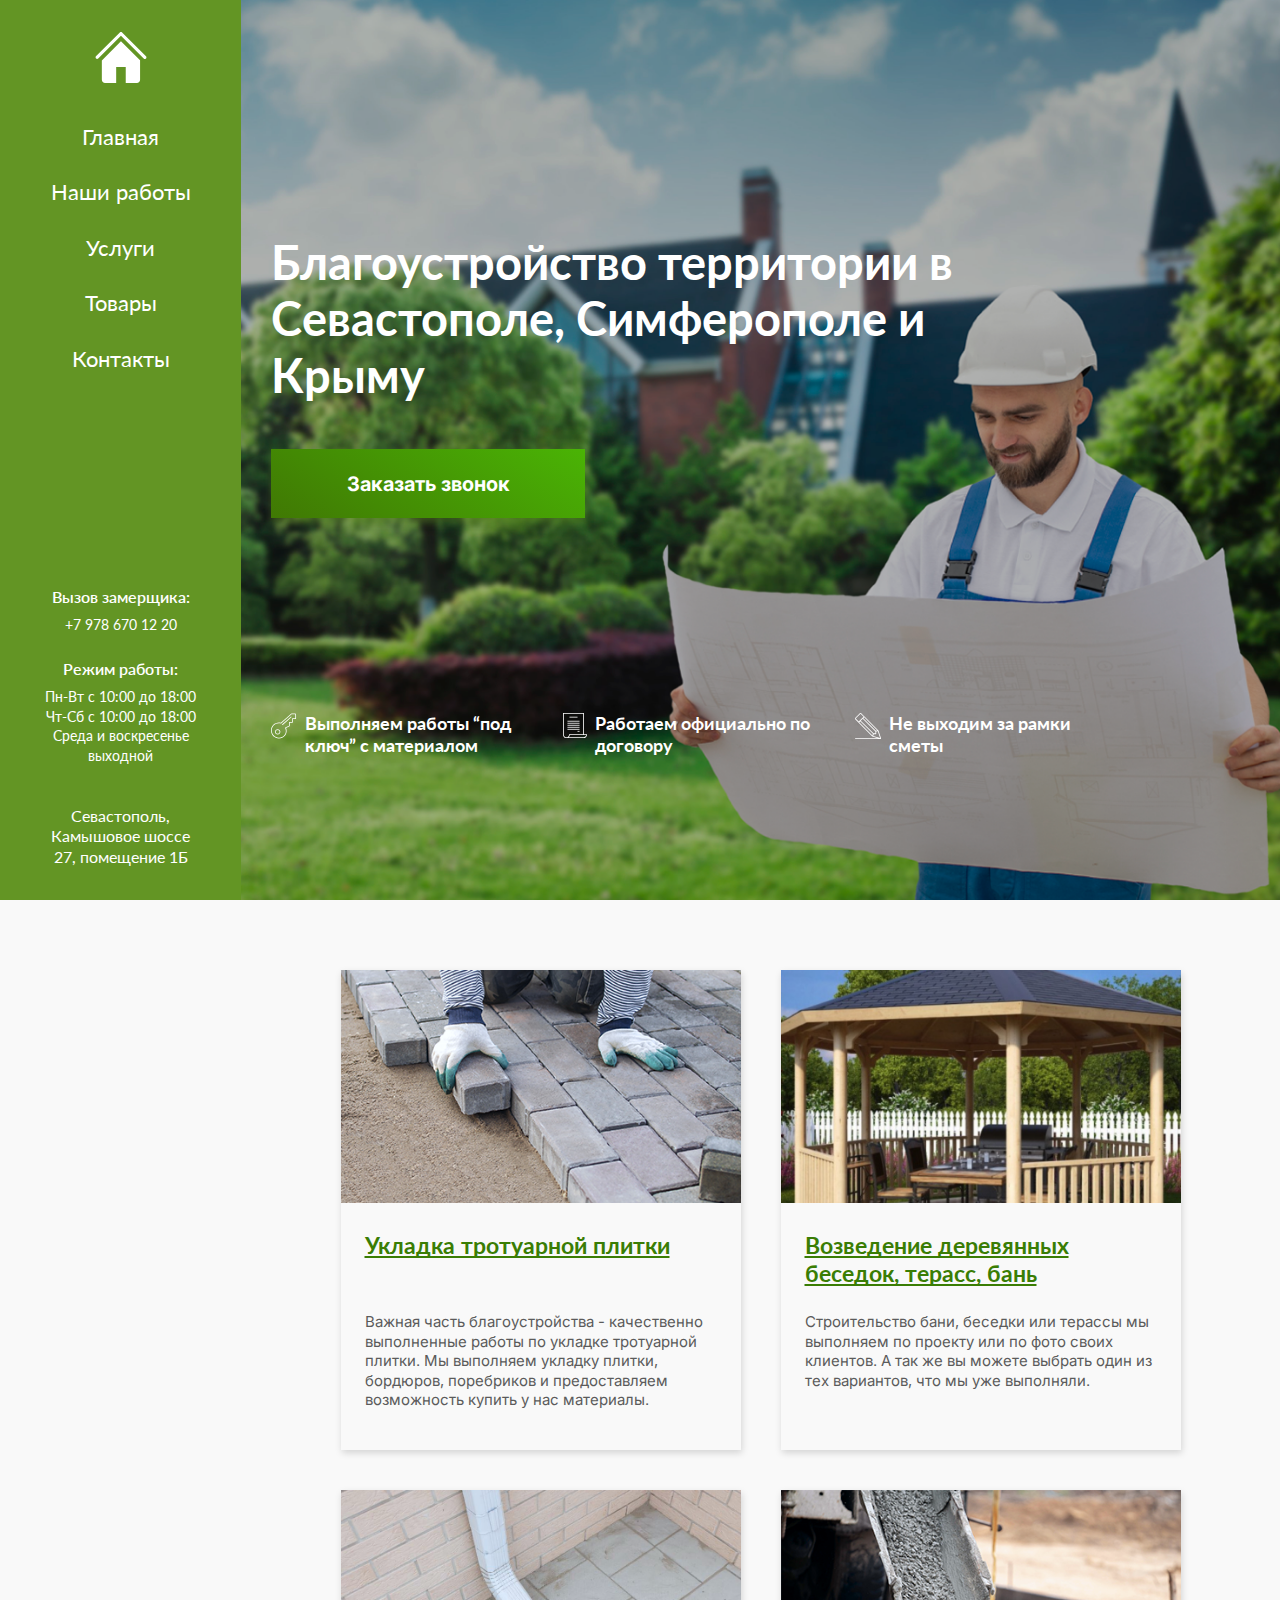
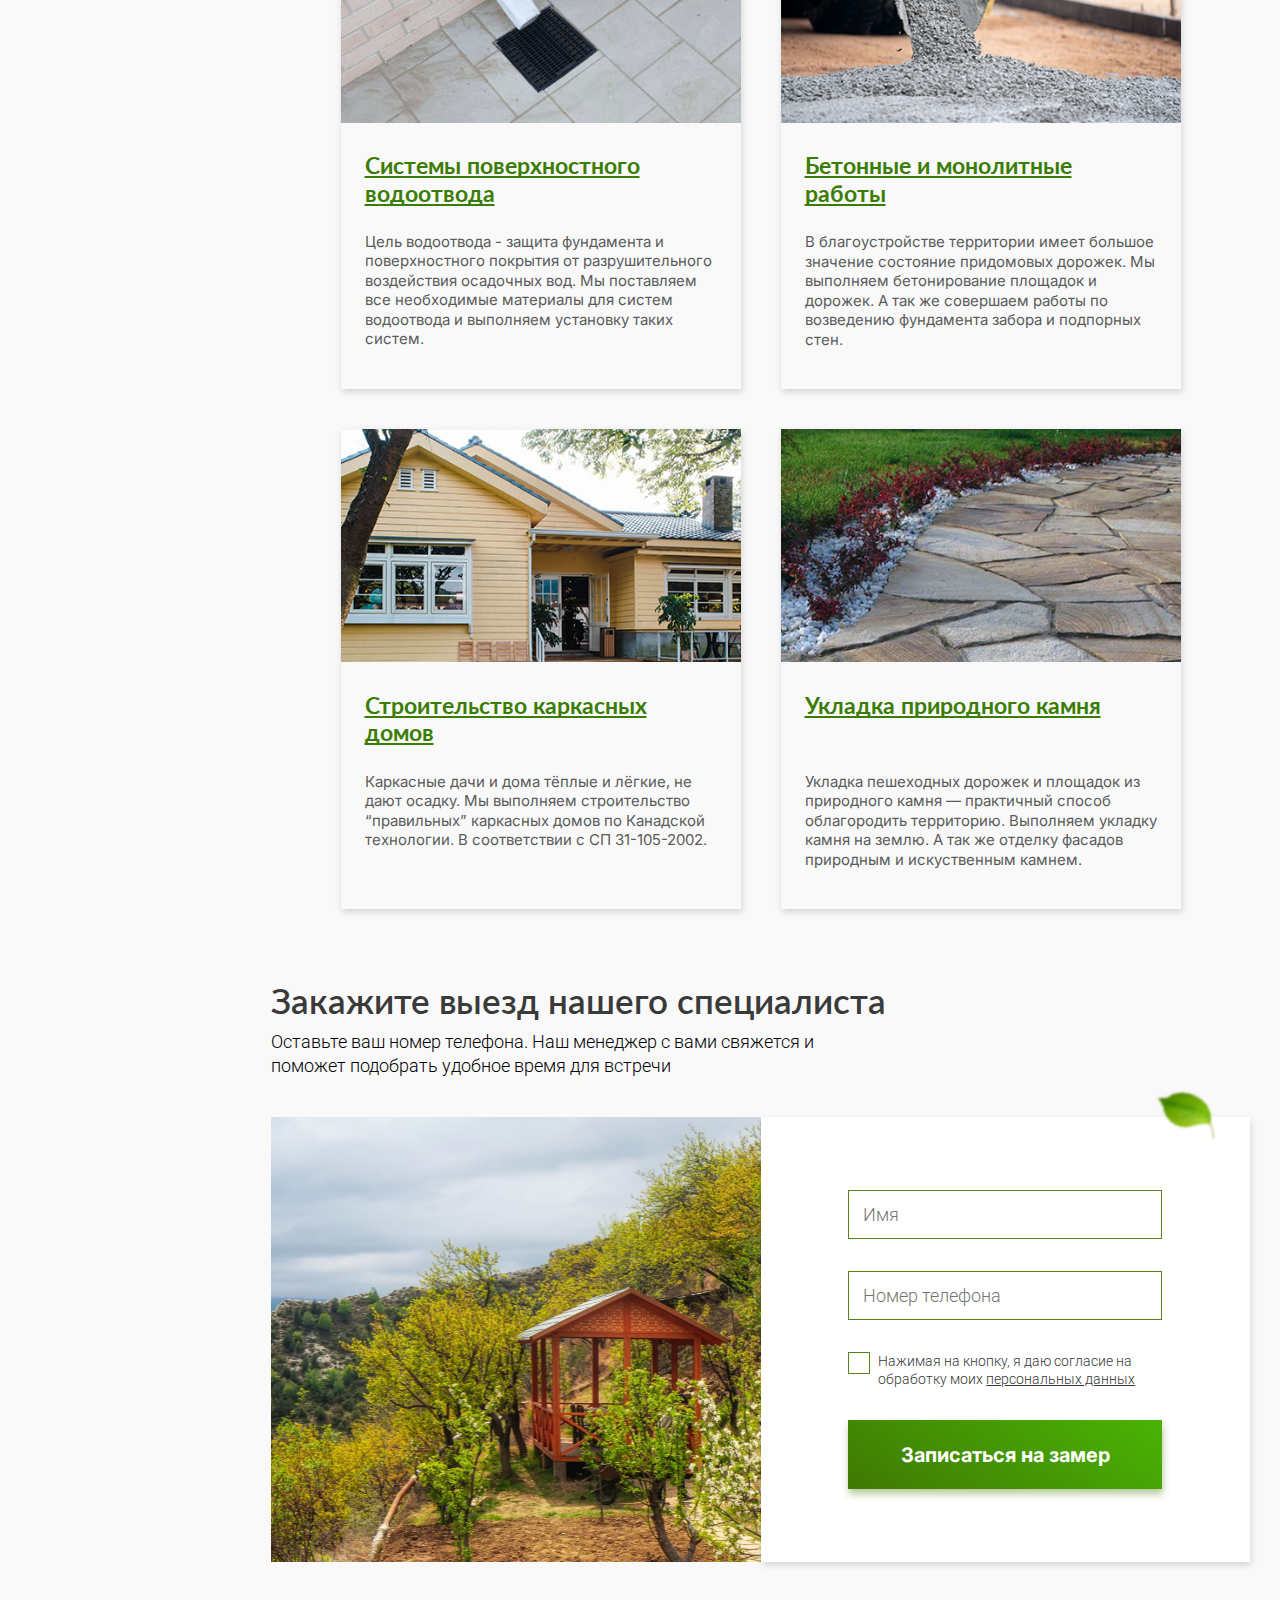
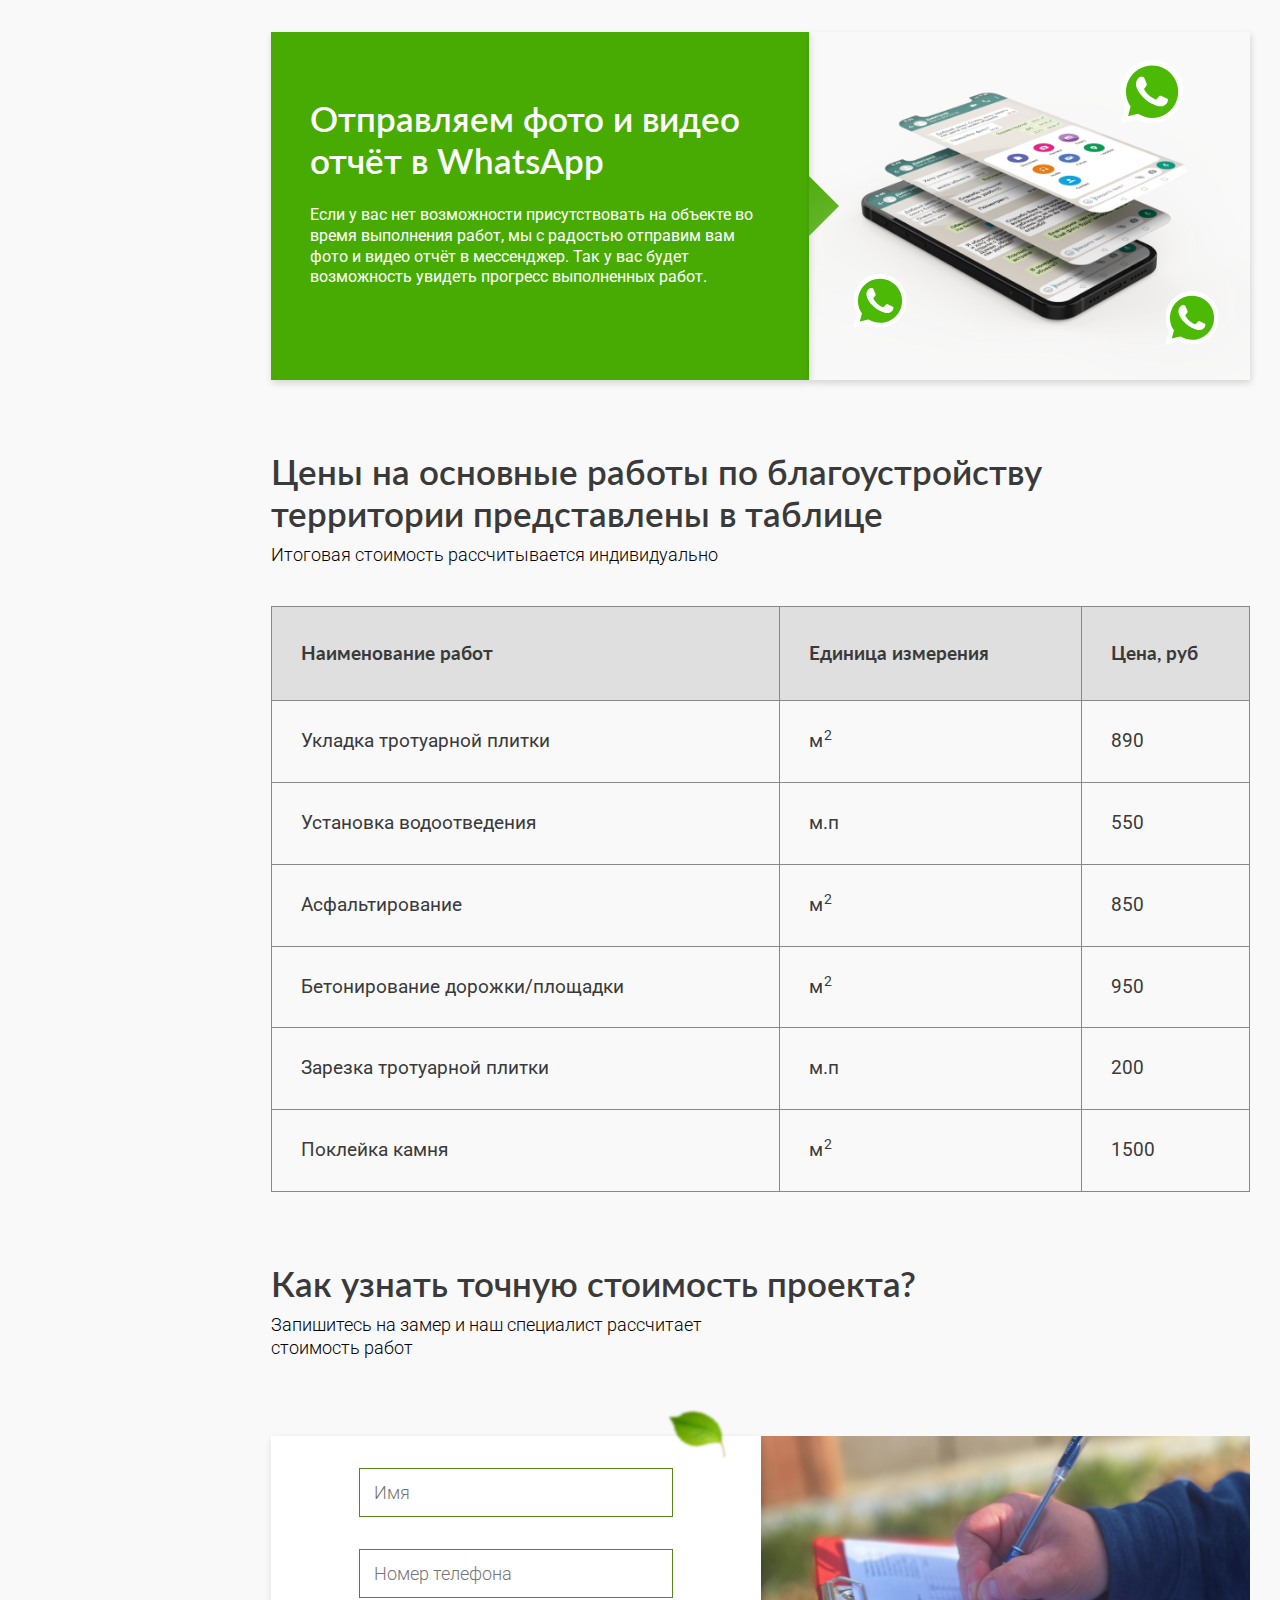
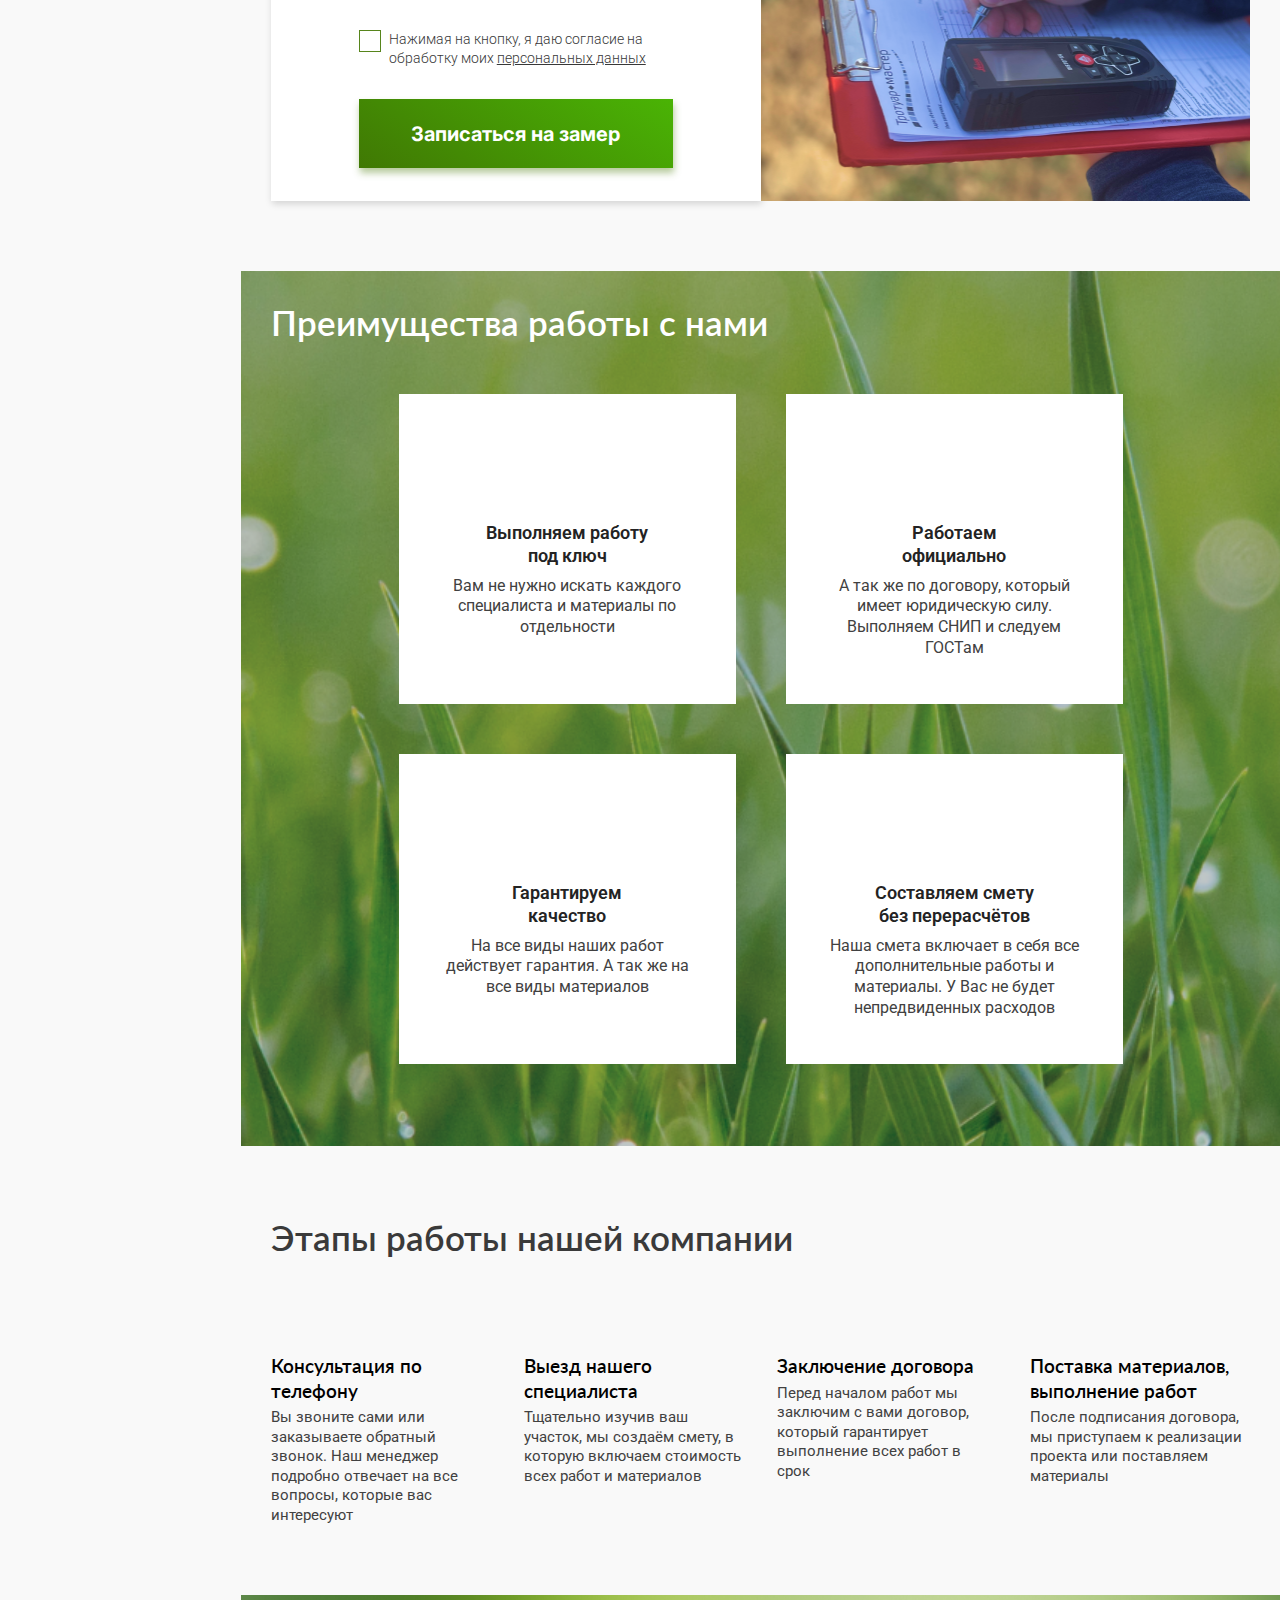
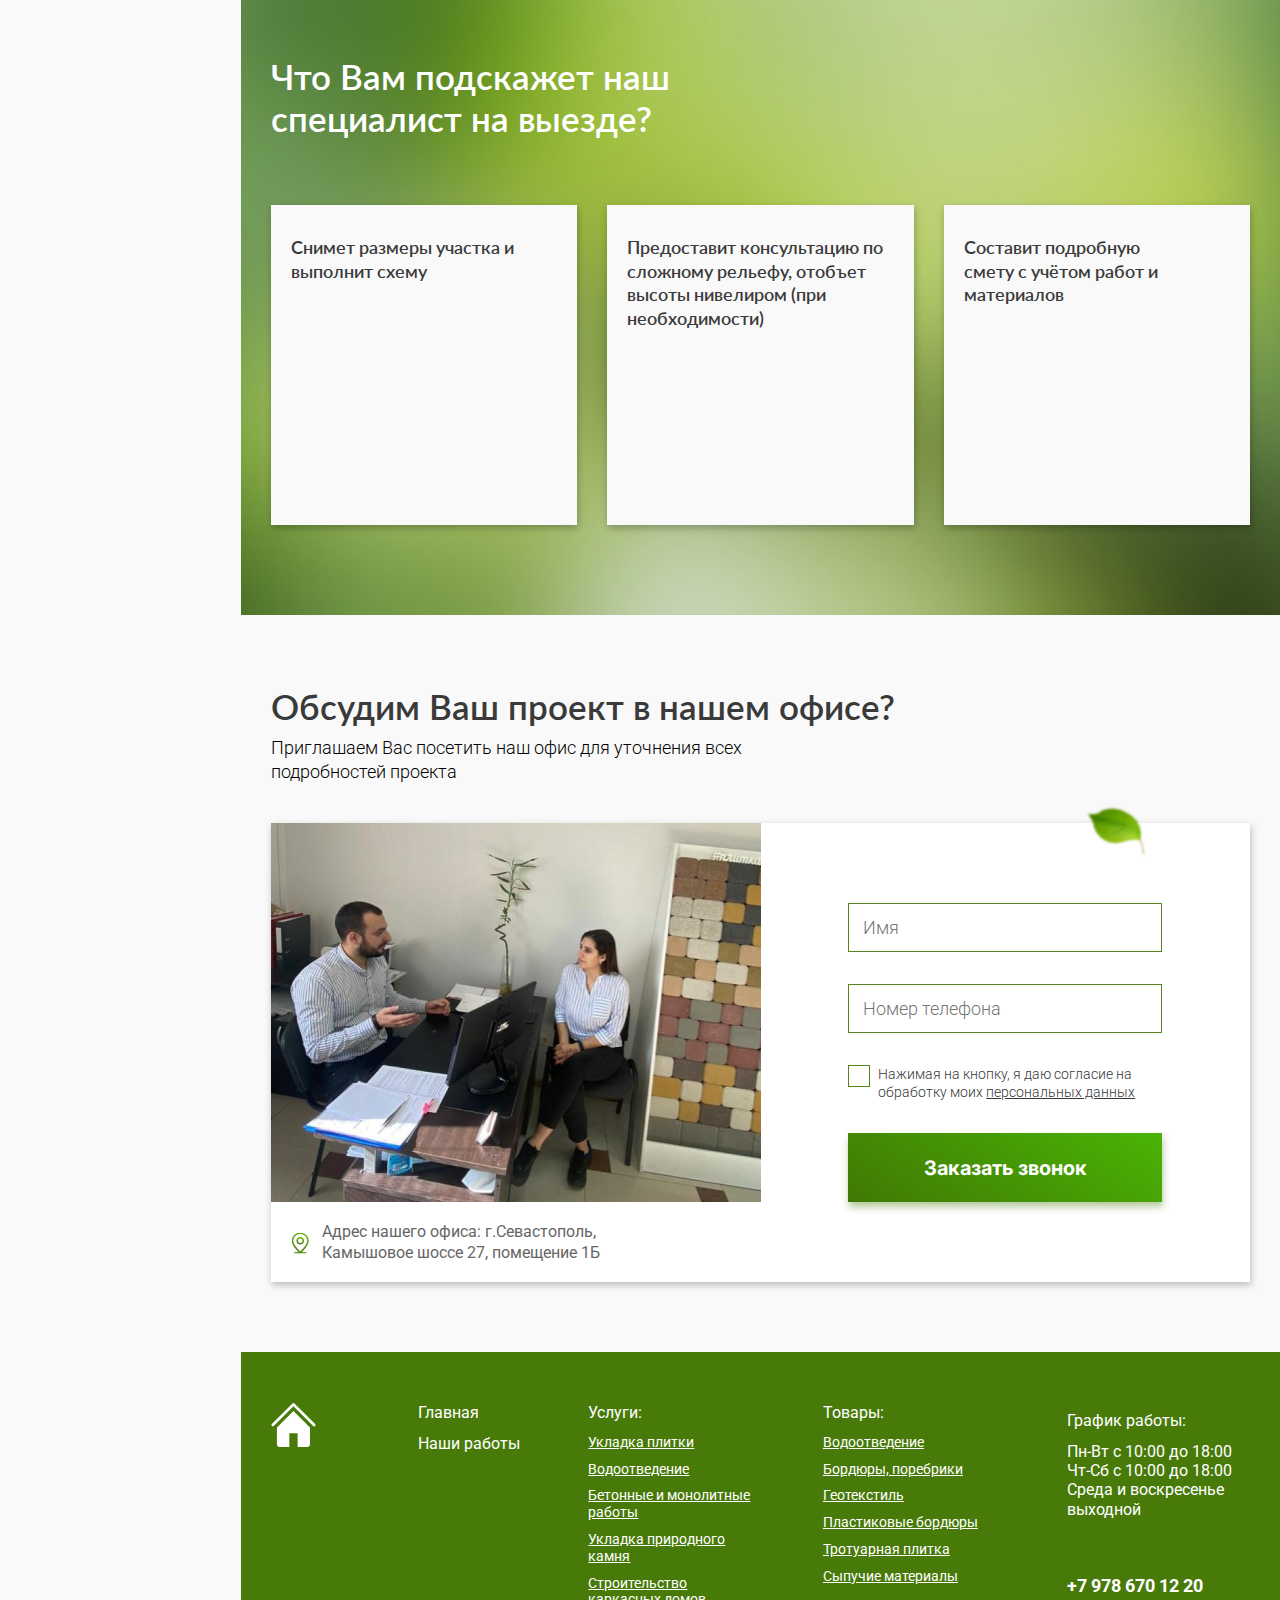
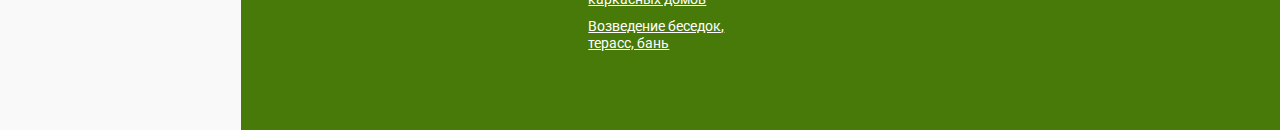
==== commit 7420782c: "add two pages" ====
--- a/index.html
+++ b/index.html
@@ -35,9 +35,9 @@
 							<li><a href="">Наши работы</a></li>
 							<li class="menu__li-hover">Услуги
 								<ul class="sidebar__menu-hover_list">
-									<li><a href="">Укладка тротуарной плитки</a></li>
-									<li><a href="">Водоотведение</a></li>
-									<li><a href="">Бетонные работы</a></li>
+									<li><a href="sidewalk.html">Укладка тротуарной плитки</a></li>
+									<li><a href="drainage.html">Водоотведение</a></li>
+									<li><a href="monolith.html">Бетонные работы</a></li>
 									<li><a href="">Строительство каркасных домов</a></li>
 									<li><a href="">Строительство беседок, террас, бань</a></li>
 									<li><a href="">Укладка камня</a></li>
@@ -240,8 +240,8 @@
 			<section class="prices">
 				<div class="container">
 					<div class="prices__wrapper">
-						<h2>Цены на основные работы по благоустройству территории представлены в таблице</h2>
-						<h3>Итоговая стоимость рассчитывается индивидуально</h3>
+						<h2 class="prices__title">Цены на основные работы по благоустройству территории представлены в таблице</h2>
+						<h3 class="prices__subtitle">Итоговая стоимость рассчитывается индивидуально</h3>
 						<table>
 							<tbody>
 								<tr>
@@ -451,19 +451,19 @@
 		<div class="container">
 			<div class="footer__wrapper">
 				<div class="footer__logo">
-					<a href=""><img src="assets/icons/logo.svg" alt="logo" width="45" height="45" loading="lazy"></a>
+					<a href="index.html"><img src="assets/icons/logo.svg" alt="logo" width="45" height="45" loading="lazy"></a>
 				</div>
 				<div class="footer__wrapper-nav">
 					<div class="footer__nav">
 						<ul class="footer__menu">
-							<li><a href="">Главная</a></li>
+							<li><a href="index.html">Главная</a></li>
 							<li><a href="">Наши работы</a></li>
 						</ul>
 						<ul class="footer__services">
 							<li>Услуги:</li>
-							<li><a href="">Укладка плитки</a></li>
-							<li><a href="">Водоотведение</a></li>
-							<li><a href="">Бетонные и монолитные работы</a></li>
+							<li><a href="sidewalk.html">Укладка плитки</a></li>
+							<li><a href="drainage.html">Водоотведение</a></li>
+							<li><a href="monolith.html">Бетонные и монолитные работы</a></li>
 							<li><a href="">Укладка природного камня</a></li>
 							<li><a href="">Строительство каркасных домов</a></li>
 							<li><a href="">Возведение беседок, терасс, бань</a></li>
@@ -503,7 +503,7 @@
 		<hr>
 			<div class="footer__info">
 				<div class="footer__info_logo">
-					<a href=""><img src="assets/icons/logo.svg" alt="logo" width="37" height="37" loading="lazy"></a>
+					<a href="index.html"><img src="assets/icons/logo.svg" alt="logo" width="37" height="37" loading="lazy"></a>
 				</div>
 				<p>© 2022, ИП Рябуха Иван Михайлович</p>
 				<p><a href="">Политика конфиденциальности</a></p>
--- a/css/style.css
+++ b/css/style.css
@@ -46,6 +46,63 @@
   }
 }
 
+.btn_service {
+  margin: 0 auto;
+  margin-top: 60px;
+}
+
+@media (max-width: 991px) {
+  .btn_service {
+    width: 264px;
+    height: 64px;
+    font-size: 18px;
+  }
+}
+
+@media (max-width: 768px) {
+  .btn_service {
+    margin-top: 30px;
+  }
+}
+
+@media (max-width: 575px) {
+  .btn_service {
+    font-size: 15px;
+    max-width: 264px;
+    height: 56px;
+  }
+}
+
+.btn_sidewalk-slider {
+  display: flex;
+  align-items: center;
+  justify-content: center;
+  margin: 0 auto;
+  margin-top: 50px;
+}
+
+@media (max-width: 991px) {
+  .btn_sidewalk-slider {
+    width: 264px;
+    height: 64px;
+    font-size: 18px;
+  }
+}
+
+@media (max-width: 768px) {
+  .btn_sidewalk-slider {
+    margin-top: 30px;
+  }
+}
+
+@media (max-width: 575px) {
+  .btn_sidewalk-slider {
+    font-size: 15px;
+    max-width: 264px;
+    height: 56px;
+  }
+}
+
 .sidebar {
   position: fixed;
   height: 100%;
@@ -72,6 +129,13 @@
 .sidebar__logo {
   margin-top: 43px;
   margin-bottom: 60px;
+}
+
+@media (max-width: 1700px) {
+  .sidebar__logo {
+    margin-top: 32px;
+    margin-bottom: 40px;
+  }
 }
 
 .sidebar__logo img {
@@ -252,6 +316,12 @@
   margin-bottom: 52px;
 }
 
+@media (max-width: 1700px) {
+  .sidebar__contact_addr {
+    margin-bottom: 32px;
+  }
+}
+
 .sidebar__contact_addr address {
   font-family: "Lato", sans-serif;
   font-style: normal;
@@ -331,7 +401,7 @@
 @media (max-width: 575px) {
   .stages__wrapper {
     gap: 60px;
-    margin-top: 30px;
+    margin-top: 45px;
   }
 }
 
@@ -404,6 +474,598 @@
     width: 60px;
     top: -25px;
     right: 10px;
+  }
+}
+
+/* Slider */
+.slick-slider {
+  position: relative;
+  display: block;
+  box-sizing: border-box;
+  -webkit-touch-callout: none;
+  user-select: none;
+  touch-action: pan-y;
+  -webkit-tap-highlight-color: transparent;
+}
+
+.slick-list {
+  position: relative;
+  overflow: hidden;
+  display: block;
+  margin: 0;
+  padding: 0;
+}
+
+.slick-list:focus {
+  outline: none;
+}
+
+.slick-list.dragging {
+  cursor: pointer;
+  cursor: hand;
+}
+
+.slick-slider .slick-track,
+.slick-slider .slick-list {
+  transform: translate3d(0, 0, 0);
+}
+
+.slick-track {
+  position: relative;
+  left: 0;
+  top: 0;
+  display: block;
+  margin-left: auto;
+  margin-right: auto;
+}
+
+.slick-track:before, .slick-track:after {
+  content: "";
+  display: table;
+}
+
+.slick-track:after {
+  clear: both;
+}
+
+.slick-loading .slick-track {
+  visibility: hidden;
+}
+
+.slick-slide {
+  float: left;
+  height: 100%;
+  min-height: 1px;
+  display: none;
+}
+
+[dir="rtl"] .slick-slide {
+  float: right;
+}
+
+.slick-slide img {
+  display: block;
+}
+
+.slick-slide.slick-loading img {
+  display: none;
+}
+
+.slick-slide.dragging img {
+  pointer-events: none;
+}
+
+.slick-initialized .slick-slide {
+  display: block;
+}
+
+.slick-loading .slick-slide {
+  visibility: hidden;
+}
+
+.slick-vertical .slick-slide {
+  display: block;
+  height: auto;
+  border: 1px solid transparent;
+}
+
+.slick-arrow.slick-hidden {
+  display: none;
+}
+
+.sidewalk-change {
+  margin-left: 241px;
+  padding: 50px 0;
+}
+
+@media (max-width: 1700px) {
+  .sidewalk-change {
+    padding-bottom: 20px;
+  }
+}
+
+@media (max-width: 1200px) {
+  .sidewalk-change {
+    margin-left: 0;
+  }
+}
+
+@media (max-width: 575px) {
+  .sidewalk-change {
+    padding-bottom: 0;
+  }
+}
+
+.sidewalk-change__wrapper {
+  position: relative;
+  max-width: 1250px;
+  margin: 0 auto;
+}
+
+.sidewalk-change__wrapper img {
+  max-width: 100%;
+}
+
+.sidewalk-change__title {
+  display: block;
+  margin: 0 auto;
+  margin-bottom: 60px;
+  max-width: 680px;
+  font-family: "Lato", sans-serif;
+  font-style: normal;
+  font-weight: 600;
+  font-size: 40px;
+  line-height: 120%;
+  text-align: center;
+  color: #3A3A3A;
+}
+
+@media (max-width: 1400px) {
+  .sidewalk-change__title {
+    font-size: 35px;
+  }
+}
+
+@media (max-width: 768px) {
+  .sidewalk-change__title {
+    text-align: left;
+    margin-bottom: 30px;
+  }
+}
+
+@media (max-width: 575px) {
+  .sidewalk-change__title {
+    font-size: 24px;
+    margin-bottom: 15px;
+  }
+}
+
+/* Magnific Popup CSS */
+.mfp-bg {
+  top: 0;
+  left: 0;
+  width: 100%;
+  height: 100%;
+  z-index: 1042;
+  overflow: hidden;
+  position: fixed;
+  background: #0b0b0b;
+  opacity: 0.8;
+}
+
+.mfp-wrap {
+  top: 0;
+  left: 0;
+  width: 100%;
+  height: 100%;
+  z-index: 1043;
+  position: fixed;
+  outline: none !important;
+  -webkit-backface-visibility: hidden;
+}
+
+.mfp-container {
+  text-align: center;
+  position: absolute;
+  width: 100%;
+  height: 100%;
+  left: 0;
+  top: 0;
+  padding: 0 8px;
+  box-sizing: border-box;
+}
+
+.mfp-container:before {
+  content: '';
+  display: inline-block;
+  height: 100%;
+  vertical-align: middle;
+}
+
+.mfp-align-top .mfp-container:before {
+  display: none;
+}
+
+.mfp-content {
+  position: relative;
+  display: inline-block;
+  vertical-align: middle;
+  margin: 0 auto;
+  text-align: left;
+  z-index: 1045;
+}
+
+.mfp-inline-holder .mfp-content,
+.mfp-ajax-holder .mfp-content {
+  width: 100%;
+  cursor: auto;
+}
+
+.mfp-ajax-cur {
+  cursor: progress;
+}
+
+.mfp-zoom-out-cur, .mfp-zoom-out-cur .mfp-image-holder .mfp-close {
+  cursor: zoom-out;
+}
+
+.mfp-zoom {
+  cursor: pointer;
+  cursor: zoom-in;
+}
+
+.mfp-auto-cursor .mfp-content {
+  cursor: auto;
+}
+
+.mfp-close,
+.mfp-arrow,
+.mfp-preloader,
+.mfp-counter {
+  user-select: none;
+}
+
+.mfp-loading.mfp-figure {
+  display: none;
+}
+
+.mfp-hide {
+  display: none !important;
+}
+
+.mfp-preloader {
+  color: #CCC;
+  position: absolute;
+  top: 50%;
+  width: auto;
+  text-align: center;
+  margin-top: -0.8em;
+  left: 8px;
+  right: 8px;
+  z-index: 1044;
+}
+
+.mfp-preloader a {
+  color: #CCC;
+}
+
+.mfp-preloader a:hover {
+  color: #FFF;
+}
+
+.mfp-s-ready .mfp-preloader {
+  display: none;
+}
+
+.mfp-s-error .mfp-content {
+  display: none;
+}
+
+button.mfp-close,
+button.mfp-arrow {
+  overflow: visible;
+  cursor: pointer;
+  background: transparent;
+  border: 0;
+  -webkit-appearance: none;
+  display: block;
+  outline: none;
+  padding: 0;
+  z-index: 1046;
+  box-shadow: none;
+  touch-action: manipulation;
+}
+
+button::-moz-focus-inner {
+  padding: 0;
+  border: 0;
+}
+
+.mfp-close {
+  width: 44px;
+  height: 44px;
+  line-height: 44px;
+  position: absolute;
+  right: 0;
+  top: 0;
+  text-decoration: none;
+  text-align: center;
+  opacity: 0.65;
+  padding: 0 0 18px 10px;
+  color: #FFF;
+  font-style: normal;
+  font-size: 28px;
+  font-family: Arial, Baskerville, monospace;
+}
+
+.mfp-close:hover,
+.mfp-close:focus {
+  opacity: 1;
+}
+
+.mfp-close:active {
+  top: 1px;
+}
+
+.mfp-close-btn-in .mfp-close {
+  color: #333;
+}
+
+.mfp-image-holder .mfp-close,
+.mfp-iframe-holder .mfp-close {
+  color: #FFF;
+  right: -6px;
+  text-align: right;
+  padding-right: 6px;
+  width: 100%;
+}
+
+.mfp-counter {
+  position: absolute;
+  top: 0;
+  right: 0;
+  color: #CCC;
+  font-size: 12px;
+  line-height: 18px;
+  white-space: nowrap;
+}
+
+.mfp-arrow {
+  position: absolute;
+  opacity: 0.65;
+  margin: 0;
+  top: 50%;
+  margin-top: -55px;
+  padding: 0;
+  width: 90px;
+  height: 110px;
+  -webkit-tap-highlight-color: transparent;
+}
+
+.mfp-arrow:active {
+  margin-top: -54px;
+}
+
+.mfp-arrow:hover,
+.mfp-arrow:focus {
+  opacity: 1;
+}
+
+.mfp-arrow:before,
+.mfp-arrow:after {
+  content: '';
+  display: block;
+  width: 0;
+  height: 0;
+  position: absolute;
+  left: 0;
+  top: 0;
+  margin-top: 35px;
+  margin-left: 35px;
+  border: medium inset transparent;
+}
+
+.mfp-arrow:after {
+  border-top-width: 13px;
+  border-bottom-width: 13px;
+  top: 8px;
+}
+
+.mfp-arrow:before {
+  border-top-width: 21px;
+  border-bottom-width: 21px;
+  opacity: 0.7;
+}
+
+.mfp-arrow-left {
+  left: 0;
+}
+
+.mfp-arrow-left:after {
+  border-right: 17px solid #FFF;
+  margin-left: 31px;
+}
+
+.mfp-arrow-left:before {
+  margin-left: 25px;
+  border-right: 27px solid #3F3F3F;
+}
+
+.mfp-arrow-right {
+  right: 0;
+}
+
+.mfp-arrow-right:after {
+  border-left: 17px solid #FFF;
+  margin-left: 39px;
+}
+
+.mfp-arrow-right:before {
+  border-left: 27px solid #3F3F3F;
+}
+
+.mfp-iframe-holder {
+  padding-top: 40px;
+  padding-bottom: 40px;
+}
+
+.mfp-iframe-holder .mfp-content {
+  line-height: 0;
+  width: 100%;
+  max-width: 900px;
+}
+
+.mfp-iframe-holder .mfp-close {
+  top: -40px;
+}
+
+.mfp-iframe-scaler {
+  width: 100%;
+  height: 0;
+  overflow: hidden;
+  padding-top: 56.25%;
+}
+
+.mfp-iframe-scaler iframe {
+  position: absolute;
+  display: block;
+  top: 0;
+  left: 0;
+  width: 100%;
+  height: 100%;
+  box-shadow: 0 0 8px rgba(0, 0, 0, 0.6);
+  background: #000;
+}
+
+/* Main image in popup */
+img.mfp-img {
+  width: auto;
+  max-width: 100%;
+  height: auto;
+  display: block;
+  line-height: 0;
+  box-sizing: border-box;
+  padding: 40px 0 40px;
+  margin: 0 auto;
+}
+
+/* The shadow behind the image */
+.mfp-figure {
+  line-height: 0;
+}
+
+.mfp-figure:after {
+  content: '';
+  position: absolute;
+  left: 0;
+  top: 40px;
+  bottom: 40px;
+  display: block;
+  right: 0;
+  width: auto;
+  height: auto;
+  z-index: -1;
+  box-shadow: 0 0 8px rgba(0, 0, 0, 0.6);
+  background: #444;
+}
+
+.mfp-figure small {
+  color: #BDBDBD;
+  display: block;
+  font-size: 12px;
+  line-height: 14px;
+}
+
+.mfp-figure figure {
+  margin: 0;
+}
+
+.mfp-bottom-bar {
+  margin-top: -36px;
+  position: absolute;
+  top: 100%;
+  left: 0;
+  width: 100%;
+  cursor: auto;
+}
+
+.mfp-title {
+  text-align: left;
+  line-height: 18px;
+  color: #F3F3F3;
+  word-wrap: break-word;
+  padding-right: 36px;
+}
+
+.mfp-image-holder .mfp-content {
+  max-width: 100%;
+}
+
+.mfp-gallery .mfp-image-holder .mfp-figure {
+  cursor: pointer;
+}
+
+@media screen and (max-width: 800px) and (orientation: landscape), screen and (max-height: 300px) {
+  /**
+         * Remove all paddings around the image on small screen
+         */
+  .mfp-img-mobile .mfp-image-holder {
+    padding-left: 0;
+    padding-right: 0;
+  }
+  .mfp-img-mobile img.mfp-img {
+    padding: 0;
+  }
+  .mfp-img-mobile .mfp-figure:after {
+    top: 0;
+    bottom: 0;
+  }
+  .mfp-img-mobile .mfp-figure small {
+    display: inline;
+    margin-left: 5px;
+  }
+  .mfp-img-mobile .mfp-bottom-bar {
+    background: rgba(0, 0, 0, 0.6);
+    bottom: 0;
+    margin: 0;
+    top: auto;
+    padding: 3px 5px;
+    position: fixed;
+    box-sizing: border-box;
+  }
+  .mfp-img-mobile .mfp-bottom-bar:empty {
+    padding: 0;
+  }
+  .mfp-img-mobile .mfp-counter {
+    right: 5px;
+    top: 3px;
+  }
+  .mfp-img-mobile .mfp-close {
+    top: 0;
+    right: 0;
+    width: 35px;
+    height: 35px;
+    line-height: 35px;
+    background: rgba(0, 0, 0, 0.6);
+    position: fixed;
+    text-align: center;
+    padding: 0;
+  }
+}
+
+@media all and (max-width: 900px) {
+  .mfp-arrow {
+    transform: scale(0.75);
+  }
+  .mfp-arrow-left {
+    transform-origin: 0;
+  }
+  .mfp-arrow-right {
+    transform-origin: 100%;
+  }
+  .mfp-container {
+    padding-left: 6px;
+    padding-right: 6px;
   }
 }
 
@@ -822,9 +1484,11 @@
 .promo {
   position: relative;
   margin-left: 241px;
-  height: auto;
+  height: 100vh;
   background: url(../assets/img/promo.png) center center/cover no-repeat;
-  padding: 16% 0 6%;
+  display: flex;
+  align-items: center;
+  padding-top: 10vh;
 }
 
 @media (max-width: 1700px) {
@@ -839,15 +1503,10 @@
   }
 }
 
-@media (max-width: 1400px) {
-  .promo {
-    background: url(../assets/img/promo.png) 82% center/cover no-repeat;
-  }
-}
-
 @media (max-width: 1200px) {
   .promo {
     margin-left: 0;
+    height: auto;
     padding: 20% 0 7%;
   }
 }
@@ -974,6 +1633,1861 @@
   margin-top: 10px;
 }
 
+.promo-service {
+  position: relative;
+  margin-left: 241px;
+  height: 681px;
+  background: url(../assets/img/promo-trotuar.png) center center/cover no-repeat;
+  display: flex;
+  align-items: center;
+}
+
+@media (max-width: 1200px) {
+  .promo-service {
+    margin-left: 0;
+  }
+}
+
+@media (max-width: 575px) {
+  .promo-service {
+    height: 100vh;
+  }
+}
+
+@media (max-width: 1200px) {
+  .promo-service__wrapper {
+    padding-top: 80px;
+  }
+}
+
+.promo-service__title {
+  max-width: 1056px;
+  font-family: "Lato", sans-serif;
+  font-style: normal;
+  font-weight: 700;
+  font-size: 55px;
+  line-height: 120%;
+  color: #FFFFFF;
+  margin: 0 auto;
+}
+
+@media (max-width: 1700px) {
+  .promo-service__title {
+    font-size: 50px;
+  }
+}
+
+@media (max-width: 1400px) {
+  .promo-service__title {
+    font-size: 45px;
+  }
+}
+
+@media (max-width: 575px) {
+  .promo-service__title {
+    font-size: clamp(28px, 8.7vw, 40px);
+  }
+}
+
+.promo-service__advantages {
+  display: flex;
+  justify-content: center;
+  gap: 43px;
+  margin-top: 40px;
+}
+
+@media (max-width: 991px) {
+  .promo-service__advantages {
+    flex-direction: column;
+    gap: 29px;
+    margin-top: 65px;
+  }
+}
+
+.promo-service__advantages li {
+  display: flex;
+  gap: 13px;
+}
+
+.promo-service__advantages li img {
+  margin-top: 4px;
+}
+
+.promo-service__advantages li h2 {
+  max-width: 245px;
+  font-family: "Lato", sans-serif;
+  font-style: normal;
+  font-weight: 600;
+  font-size: 18px;
+  line-height: 120%;
+  color: #FFFFFF;
+}
+
+@media (max-width: 1700px) {
+  .promo-service__advantages li h2 {
+    font-size: 16px;
+  }
+}
+
+@media (max-width: 1400px) {
+  .promo-service__advantages li h2 {
+    font-size: 15px;
+  }
+}
+
+@media (max-width: 991px) {
+  .promo-service__advantages li h2 {
+    font-size: 17px;
+  }
+}
+
+@media (max-width: 575px) {
+  .promo-service__advantages li h2 {
+    font-size: 16px;
+  }
+}
+
+.promo-service__advantages li:last-child h2 {
+  max-width: 339px;
+}
+
+.promo-breadcrumbs {
+  position: absolute;
+  top: 35px;
+  left: 120px;
+}
+
+@media (max-width: 1700px) {
+  .promo-breadcrumbs {
+    left: 4vw;
+  }
+}
+
+@media (max-width: 1400px) {
+  .promo-breadcrumbs {
+    left: 30px;
+  }
+}
+
+@media (max-width: 1200px) {
+  .promo-breadcrumbs {
+    left: 4vw;
+    top: 95px;
+  }
+}
+
+@media (max-width: 575px) {
+  .promo-breadcrumbs {
+    left: 4vw;
+    top: 75px;
+  }
+}
+
+.promo-breadcrumbs ul {
+  display: flex;
+}
+
+.promo-breadcrumbs ul li {
+  font-family: "Lato", sans-serif;
+  font-style: normal;
+  font-weight: 400;
+  font-size: 14px;
+  line-height: 120%;
+  color: #FFFFFF;
+}
+
+.promo-breadcrumbs ul li a {
+  color: #FFFFFF;
+}
+
+.promo-service_drainage {
+  height: 692px;
+  background: url(../assets/img/promo-bg-drainage.png) center center/cover no-repeat;
+}
+
+.promo-service_drainage .promo-service__title {
+  max-width: 950px;
+  font-family: "Lato", sans-serif;
+  font-style: normal;
+  font-weight: 700;
+  font-size: 55px;
+  line-height: 130%;
+  color: #FFFFFF;
+}
+
+@media (max-width: 1700px) {
+  .promo-service_drainage .promo-service__title {
+    font-size: 50px;
+  }
+}
+
+@media (max-width: 1400px) {
+  .promo-service_drainage .promo-service__title {
+    font-size: 45px;
+  }
+}
+
+@media (max-width: 575px) {
+  .promo-service_drainage .promo-service__title {
+    font-size: clamp(28px, 8.7vw, 40px);
+  }
+}
+
+.promo-service_drainage .promo-service__advantages li:last-child h2 {
+  max-width: 249px;
+}
+
+.promo-service_monolith {
+  height: 692px;
+  background: url(../assets/img/promo-monolith.png) center center/cover no-repeat;
+}
+
+.promo-service_monolith .promo-service__title {
+  max-width: 950px;
+}
+
+@media (max-width: 1700px) {
+  .promo-service_monolith .promo-service__title {
+    font-size: 50px;
+  }
+}
+
+@media (max-width: 1400px) {
+  .promo-service_monolith .promo-service__title {
+    font-size: 45px;
+  }
+}
+
+@media (max-width: 575px) {
+  .promo-service_monolith .promo-service__title {
+    font-size: clamp(28px, 8.7vw, 40px);
+  }
+}
+
+.promo-service_monolith .promo-service__advantages li:last-child h2 {
+  max-width: 249px;
+}
+
+.sidewalk-info {
+  margin-left: 241px;
+  padding-top: 100px;
+  padding-bottom: 50px;
+}
+
+@media (max-width: 1700px) {
+  .sidewalk-info {
+    padding-top: 70px;
+    padding-bottom: 20px;
+  }
+}
+
+@media (max-width: 1200px) {
+  .sidewalk-info {
+    margin-left: 0;
+    padding-top: 50px;
+  }
+}
+
+@media (max-width: 768px) {
+  .sidewalk-info {
+    padding-top: 50px;
+  }
+}
+
+@media (max-width: 575px) {
+  .sidewalk-info {
+    padding-top: 30px;
+    padding-bottom: 0;
+  }
+}
+
+.sidewalk-info__wrapper {
+  display: flex;
+  flex-wrap: wrap;
+  justify-content: space-between;
+  gap: 80px 0;
+}
+
+@media (max-width: 1900px) {
+  .sidewalk-info__wrapper {
+    gap: 70px 0;
+  }
+}
+
+@media (max-width: 991px) {
+  .sidewalk-info__wrapper {
+    gap: 40px 0;
+  }
+}
+
+@media (max-width: 575px) {
+  .sidewalk-info__wrapper {
+    gap: 20px;
+  }
+}
+
+.sidewalk-info__item_1 {
+  width: 40%;
+}
+
+@media (max-width: 991px) {
+  .sidewalk-info__item_1 {
+    width: 100%;
+  }
+}
+
+.sidewalk-info__item_1 h2 {
+  font-family: "Lato", sans-serif;
+  font-style: normal;
+  font-weight: 600;
+  font-size: 40px;
+  line-height: 130%;
+  color: #3A3A3A;
+}
+
+@media (max-width: 1900px) {
+  .sidewalk-info__item_1 h2 {
+    font-size: 34px;
+  }
+}
+
+@media (max-width: 1700px) {
+  .sidewalk-info__item_1 h2 {
+    font-size: 33px;
+  }
+}
+
+@media (max-width: 1400px) {
+  .sidewalk-info__item_1 h2 {
+    font-size: 26px;
+  }
+}
+
+@media (max-width: 991px) {
+  .sidewalk-info__item_1 h2 {
+    font-size: 35px;
+  }
+}
+
+@media (max-width: 575px) {
+  .sidewalk-info__item_1 h2 {
+    font-size: 24px;
+  }
+}
+
+.sidewalk-info__item_1 p {
+  font-family: "Roboto", sans-serif;
+  font-style: normal;
+  font-weight: 400;
+  font-size: 18px;
+  line-height: 130%;
+  color: #3A3A3A;
+  margin-top: 20px;
+  margin-bottom: 25px;
+}
+
+@media (max-width: 1900px) {
+  .sidewalk-info__item_1 p {
+    font-size: 17px;
+  }
+}
+
+@media (max-width: 1700px) {
+  .sidewalk-info__item_1 p {
+    font-size: 16px;
+  }
+}
+
+@media (max-width: 1400px) {
+  .sidewalk-info__item_1 p {
+    font-size: 15px;
+  }
+}
+
+@media (max-width: 991px) {
+  .sidewalk-info__item_1 p {
+    font-size: 17px;
+  }
+}
+
+@media (max-width: 575px) {
+  .sidewalk-info__item_1 p {
+    font-size: 16px;
+    margin-top: 12px;
+    margin-bottom: 20px;
+  }
+}
+
+.sidewalk-info__item_1 p:last-child {
+  margin-bottom: 0;
+}
+
+.sidewalk-info__item_2 {
+  width: 57.5%;
+}
+
+@media (max-width: 991px) {
+  .sidewalk-info__item_2 {
+    width: 100%;
+  }
+}
+
+.sidewalk-info__item_2 img {
+  max-width: 100%;
+  height: 100%;
+  object-fit: cover;
+}
+
+@media (max-width: 991px) {
+  .sidewalk-info__item_2 img {
+    height: 410px;
+  }
+}
+
+@media (max-width: 768px) {
+  .sidewalk-info__item_2 img {
+    height: 54vw;
+  }
+}
+
+.sidewalk-info__item_3 {
+  width: 57.5%;
+}
+
+@media (max-width: 991px) {
+  .sidewalk-info__item_3 {
+    width: 100%;
+    order: 4;
+  }
+}
+
+.sidewalk-info__item_3 img {
+  max-width: 100%;
+  height: 100%;
+  object-fit: cover;
+}
+
+@media (max-width: 991px) {
+  .sidewalk-info__item_3 img {
+    height: 410px;
+  }
+}
+
+@media (max-width: 768px) {
+  .sidewalk-info__item_3 img {
+    height: 54vw;
+  }
+}
+
+.sidewalk-info__item_4 {
+  width: 40%;
+}
+
+@media (max-width: 991px) {
+  .sidewalk-info__item_4 {
+    width: 100%;
+  }
+}
+
+.sidewalk-info__item_4 h2 {
+  font-family: "Lato", sans-serif;
+  font-style: normal;
+  font-weight: 600;
+  font-size: 40px;
+  line-height: 130%;
+  color: #3A3A3A;
+}
+
+@media (max-width: 1900px) {
+  .sidewalk-info__item_4 h2 {
+    font-size: 34px;
+  }
+}
+
+@media (max-width: 1700px) {
+  .sidewalk-info__item_4 h2 {
+    font-size: 33px;
+  }
+}
+
+@media (max-width: 1400px) {
+  .sidewalk-info__item_4 h2 {
+    font-size: 26px;
+  }
+}
+
+@media (max-width: 991px) {
+  .sidewalk-info__item_4 h2 {
+    font-size: 35px;
+  }
+}
+
+@media (max-width: 575px) {
+  .sidewalk-info__item_4 h2 {
+    font-size: 24px;
+  }
+}
+
+.sidewalk-info__item_4 li {
+  position: relative;
+  font-family: "Roboto", sans-serif;
+  font-style: normal;
+  font-weight: 400;
+  font-size: 18px;
+  line-height: 130%;
+  color: #3A3A3A;
+  margin-top: 20px;
+  margin-left: 15px;
+  padding-left: 20px;
+}
+
+@media (max-width: 1900px) {
+  .sidewalk-info__item_4 li {
+    font-size: 17px;
+  }
+}
+
+@media (max-width: 1700px) {
+  .sidewalk-info__item_4 li {
+    font-size: 16px;
+  }
+}
+
+@media (max-width: 1400px) {
+  .sidewalk-info__item_4 li {
+    font-size: 15px;
+  }
+}
+
+@media (max-width: 991px) {
+  .sidewalk-info__item_4 li {
+    font-size: 17px;
+  }
+}
+
+@media (max-width: 575px) {
+  .sidewalk-info__item_4 li {
+    font-size: 16px;
+  }
+}
+
+.sidewalk-info__item_4 li::before {
+  content: "";
+  position: absolute;
+  top: 5px;
+  left: -10px;
+  width: 20px;
+  height: 17px;
+  background: url(../assets/icons/check.svg) center center/cover no-repeat;
+}
+
+.drainage-info {
+  margin-left: 241px;
+  padding-top: 100px;
+  padding-bottom: 50px;
+}
+
+@media (max-width: 1700px) {
+  .drainage-info {
+    padding-top: 70px;
+    padding-bottom: 20px;
+  }
+}
+
+@media (max-width: 1200px) {
+  .drainage-info {
+    margin-left: 0;
+    padding-top: 50px;
+  }
+}
+
+@media (max-width: 768px) {
+  .drainage-info {
+    padding-top: 50px;
+  }
+}
+
+@media (max-width: 575px) {
+  .drainage-info {
+    padding-top: 30px;
+    padding-bottom: 0;
+  }
+}
+
+.drainage-info__wrapper {
+  display: flex;
+  flex-wrap: wrap;
+  justify-content: space-between;
+  gap: 80px 0;
+}
+
+@media (max-width: 1900px) {
+  .drainage-info__wrapper {
+    gap: 70px 0;
+  }
+}
+
+@media (max-width: 991px) {
+  .drainage-info__wrapper {
+    gap: 40px 0;
+  }
+}
+
+@media (max-width: 575px) {
+  .drainage-info__wrapper {
+    gap: 20px;
+  }
+}
+
+.drainage-info__item_1 {
+  width: 40%;
+}
+
+@media (max-width: 991px) {
+  .drainage-info__item_1 {
+    width: 100%;
+  }
+}
+
+.drainage-info__item_1 h2 {
+  font-family: "Lato", sans-serif;
+  font-style: normal;
+  font-weight: 600;
+  font-size: 40px;
+  line-height: 130%;
+  color: #3A3A3A;
+}
+
+@media (max-width: 1900px) {
+  .drainage-info__item_1 h2 {
+    font-size: 34px;
+  }
+}
+
+@media (max-width: 1700px) {
+  .drainage-info__item_1 h2 {
+    font-size: 33px;
+  }
+}
+
+@media (max-width: 1400px) {
+  .drainage-info__item_1 h2 {
+    font-size: 26px;
+  }
+}
+
+@media (max-width: 991px) {
+  .drainage-info__item_1 h2 {
+    font-size: 35px;
+  }
+}
+
+@media (max-width: 575px) {
+  .drainage-info__item_1 h2 {
+    font-size: 24px;
+  }
+}
+
+.drainage-info__item_1 p {
+  font-family: "Roboto", sans-serif;
+  font-style: normal;
+  font-weight: 400;
+  font-size: 18px;
+  line-height: 130%;
+  color: #3A3A3A;
+  margin-top: 20px;
+  margin-bottom: 25px;
+}
+
+@media (max-width: 1900px) {
+  .drainage-info__item_1 p {
+    font-size: 17px;
+  }
+}
+
+@media (max-width: 1700px) {
+  .drainage-info__item_1 p {
+    font-size: 16px;
+  }
+}
+
+@media (max-width: 1400px) {
+  .drainage-info__item_1 p {
+    font-size: 15px;
+  }
+}
+
+@media (max-width: 991px) {
+  .drainage-info__item_1 p {
+    font-size: 17px;
+  }
+}
+
+@media (max-width: 575px) {
+  .drainage-info__item_1 p {
+    font-size: 16px;
+    margin-top: 12px;
+    margin-bottom: 20px;
+  }
+}
+
+.drainage-info__item_1 p:last-child {
+  margin-bottom: 0;
+}
+
+.drainage-info__item_1 li {
+  position: relative;
+  font-family: "Roboto", sans-serif;
+  font-style: normal;
+  font-weight: 400;
+  font-size: 18px;
+  line-height: 130%;
+  color: #3A3A3A;
+  margin-top: 20px;
+  margin-left: 15px;
+  padding-left: 20px;
+}
+
+@media (max-width: 1900px) {
+  .drainage-info__item_1 li {
+    font-size: 17px;
+  }
+}
+
+@media (max-width: 1700px) {
+  .drainage-info__item_1 li {
+    font-size: 16px;
+  }
+}
+
+@media (max-width: 1400px) {
+  .drainage-info__item_1 li {
+    font-size: 15px;
+  }
+}
+
+@media (max-width: 991px) {
+  .drainage-info__item_1 li {
+    font-size: 17px;
+  }
+}
+
+@media (max-width: 575px) {
+  .drainage-info__item_1 li {
+    font-size: 16px;
+  }
+}
+
+.drainage-info__item_1 li::before {
+  content: "";
+  position: absolute;
+  top: 5px;
+  left: -10px;
+  width: 20px;
+  height: 17px;
+  background: url(../assets/icons/check.svg) center center/cover no-repeat;
+}
+
+.drainage-info__item_2 {
+  width: 57.5%;
+}
+
+@media (max-width: 991px) {
+  .drainage-info__item_2 {
+    width: 100%;
+  }
+}
+
+.drainage-info__item_2 img {
+  max-width: 100%;
+  height: 100%;
+  object-fit: cover;
+}
+
+@media (max-width: 991px) {
+  .drainage-info__item_2 img {
+    height: 410px;
+  }
+}
+
+@media (max-width: 768px) {
+  .drainage-info__item_2 img {
+    height: 54vw;
+  }
+}
+
+.drainage-info__item_3 {
+  width: 57.5%;
+  display: flex;
+  gap: 20px;
+}
+
+@media (max-width: 991px) {
+  .drainage-info__item_3 {
+    width: 100%;
+    order: 4;
+  }
+}
+
+.drainage-info__item_3 div:first-child {
+  background: url(../assets/img/services/drainage-img2.png) 100% center/cover no-repeat;
+  width: 40%;
+}
+
+@media (max-width: 991px) {
+  .drainage-info__item_3 div:first-child {
+    height: 410px;
+  }
+}
+
+@media (max-width: 768px) {
+  .drainage-info__item_3 div:first-child {
+    height: 54vw;
+  }
+}
+
+@media (max-width: 575px) {
+  .drainage-info__item_3 div:first-child {
+    width: 45%;
+  }
+}
+
+.drainage-info__item_3 div:last-child {
+  background: url(../assets/img/services/drainage-img3.png) center center/cover no-repeat;
+  width: 50%;
+}
+
+@media (max-width: 991px) {
+  .drainage-info__item_3 div:last-child {
+    height: 410px;
+  }
+}
+
+@media (max-width: 768px) {
+  .drainage-info__item_3 div:last-child {
+    height: 54vw;
+  }
+}
+
+.drainage-info__item_4 {
+  width: 40%;
+}
+
+@media (max-width: 991px) {
+  .drainage-info__item_4 {
+    width: 100%;
+  }
+}
+
+.drainage-info__item_4 h2 {
+  font-family: "Lato", sans-serif;
+  font-style: normal;
+  font-weight: 600;
+  font-size: 40px;
+  line-height: 130%;
+  color: #3A3A3A;
+}
+
+@media (max-width: 1900px) {
+  .drainage-info__item_4 h2 {
+    font-size: 34px;
+  }
+}
+
+@media (max-width: 1700px) {
+  .drainage-info__item_4 h2 {
+    font-size: 33px;
+  }
+}
+
+@media (max-width: 1400px) {
+  .drainage-info__item_4 h2 {
+    font-size: 26px;
+  }
+}
+
+@media (max-width: 991px) {
+  .drainage-info__item_4 h2 {
+    font-size: 35px;
+  }
+}
+
+@media (max-width: 575px) {
+  .drainage-info__item_4 h2 {
+    font-size: 24px;
+  }
+}
+
+.drainage-info__item_4 p {
+  font-family: "Roboto", sans-serif;
+  font-style: normal;
+  font-weight: 400;
+  font-size: 18px;
+  line-height: 130%;
+  color: #3A3A3A;
+  margin-top: 20px;
+  margin-bottom: 25px;
+}
+
+@media (max-width: 1900px) {
+  .drainage-info__item_4 p {
+    font-size: 17px;
+  }
+}
+
+@media (max-width: 1700px) {
+  .drainage-info__item_4 p {
+    font-size: 16px;
+  }
+}
+
+@media (max-width: 1400px) {
+  .drainage-info__item_4 p {
+    font-size: 15px;
+  }
+}
+
+@media (max-width: 991px) {
+  .drainage-info__item_4 p {
+    font-size: 17px;
+  }
+}
+
+@media (max-width: 575px) {
+  .drainage-info__item_4 p {
+    font-size: 16px;
+    margin-top: 12px;
+    margin-bottom: 20px;
+  }
+}
+
+.drainage-info__item_4 p:last-child {
+  margin-bottom: 0;
+}
+
+.monolith-info {
+  margin-left: 241px;
+  padding-top: 100px;
+  padding-bottom: 50px;
+}
+
+@media (max-width: 1700px) {
+  .monolith-info {
+    padding-top: 70px;
+    padding-bottom: 20px;
+  }
+}
+
+@media (max-width: 1200px) {
+  .monolith-info {
+    margin-left: 0;
+    padding-top: 50px;
+  }
+}
+
+@media (max-width: 768px) {
+  .monolith-info {
+    padding-top: 50px;
+  }
+}
+
+@media (max-width: 575px) {
+  .monolith-info {
+    padding-top: 30px;
+    padding-bottom: 0;
+  }
+}
+
+.monolith-info__wrapper {
+  display: flex;
+  flex-wrap: wrap;
+  justify-content: space-between;
+  gap: 80px 0;
+}
+
+@media (max-width: 1900px) {
+  .monolith-info__wrapper {
+    gap: 70px 0;
+  }
+}
+
+@media (max-width: 991px) {
+  .monolith-info__wrapper {
+    gap: 40px 0;
+  }
+}
+
+@media (max-width: 575px) {
+  .monolith-info__wrapper {
+    gap: 20px;
+  }
+}
+
+.monolith-info__item_1 {
+  width: 57.5%;
+}
+
+@media (max-width: 991px) {
+  .monolith-info__item_1 {
+    width: 100%;
+    order: 2;
+  }
+}
+
+.monolith-info__item_1 img {
+  max-width: 100%;
+  height: 100%;
+  object-fit: cover;
+}
+
+@media (max-width: 991px) {
+  .monolith-info__item_1 img {
+    height: 410px;
+  }
+}
+
+@media (max-width: 768px) {
+  .monolith-info__item_1 img {
+    height: 45vw;
+  }
+}
+
+.monolith-info__item_2 {
+  width: 40.6%;
+}
+
+@media (max-width: 991px) {
+  .monolith-info__item_2 {
+    width: 100%;
+    order: 1;
+  }
+}
+
+.monolith-info__item_2 h2 {
+  font-family: "Lato", sans-serif;
+  font-style: normal;
+  font-weight: 600;
+  font-size: 40px;
+  line-height: 130%;
+  color: #3A3A3A;
+}
+
+@media (max-width: 1900px) {
+  .monolith-info__item_2 h2 {
+    font-size: 34px;
+  }
+}
+
+@media (max-width: 1700px) {
+  .monolith-info__item_2 h2 {
+    font-size: 33px;
+  }
+}
+
+@media (max-width: 1400px) {
+  .monolith-info__item_2 h2 {
+    font-size: 26px;
+  }
+}
+
+@media (max-width: 991px) {
+  .monolith-info__item_2 h2 {
+    font-size: 35px;
+  }
+}
+
+@media (max-width: 575px) {
+  .monolith-info__item_2 h2 {
+    font-size: 24px;
+  }
+}
+
+.monolith-info__item_2 p {
+  font-family: "Roboto", sans-serif;
+  font-style: normal;
+  font-weight: 400;
+  font-size: 18px;
+  line-height: 130%;
+  color: #3A3A3A;
+  margin-top: 20px;
+  margin-bottom: 25px;
+}
+
+@media (max-width: 1900px) {
+  .monolith-info__item_2 p {
+    font-size: 17px;
+  }
+}
+
+@media (max-width: 1700px) {
+  .monolith-info__item_2 p {
+    font-size: 16px;
+  }
+}
+
+@media (max-width: 1400px) {
+  .monolith-info__item_2 p {
+    font-size: 15px;
+  }
+}
+
+@media (max-width: 991px) {
+  .monolith-info__item_2 p {
+    font-size: 17px;
+  }
+}
+
+@media (max-width: 575px) {
+  .monolith-info__item_2 p {
+    font-size: 16px;
+    margin-top: 12px;
+    margin-bottom: 20px;
+  }
+}
+
+.monolith-info__item_2 p:last-child {
+  margin-bottom: 0;
+}
+
+.monolith-info__item_3 {
+  width: 40%;
+}
+
+@media (max-width: 991px) {
+  .monolith-info__item_3 {
+    width: 100%;
+    order: 3;
+  }
+}
+
+.monolith-info__item_3 h2 {
+  font-family: "Lato", sans-serif;
+  font-style: normal;
+  font-weight: 600;
+  font-size: 40px;
+  line-height: 130%;
+  color: #3A3A3A;
+}
+
+@media (max-width: 1900px) {
+  .monolith-info__item_3 h2 {
+    font-size: 34px;
+  }
+}
+
+@media (max-width: 1700px) {
+  .monolith-info__item_3 h2 {
+    font-size: 33px;
+  }
+}
+
+@media (max-width: 1400px) {
+  .monolith-info__item_3 h2 {
+    font-size: 26px;
+  }
+}
+
+@media (max-width: 991px) {
+  .monolith-info__item_3 h2 {
+    font-size: 35px;
+  }
+}
+
+@media (max-width: 575px) {
+  .monolith-info__item_3 h2 {
+    font-size: 24px;
+  }
+}
+
+.monolith-info__item_3 p {
+  font-family: "Roboto", sans-serif;
+  font-style: normal;
+  font-weight: 400;
+  font-size: 18px;
+  line-height: 130%;
+  color: #3A3A3A;
+  margin-top: 20px;
+  margin-bottom: 25px;
+}
+
+@media (max-width: 1900px) {
+  .monolith-info__item_3 p {
+    font-size: 17px;
+  }
+}
+
+@media (max-width: 1700px) {
+  .monolith-info__item_3 p {
+    font-size: 16px;
+  }
+}
+
+@media (max-width: 1400px) {
+  .monolith-info__item_3 p {
+    font-size: 15px;
+  }
+}
+
+@media (max-width: 991px) {
+  .monolith-info__item_3 p {
+    font-size: 17px;
+  }
+}
+
+@media (max-width: 575px) {
+  .monolith-info__item_3 p {
+    font-size: 16px;
+    margin-top: 12px;
+    margin-bottom: 20px;
+  }
+}
+
+.monolith-info__item_3 p:last-child {
+  margin-bottom: 0;
+}
+
+.monolith-info__item_4 {
+  width: 57.5%;
+}
+
+@media (max-width: 991px) {
+  .monolith-info__item_4 {
+    width: 100%;
+    order: 4;
+  }
+}
+
+.monolith-info__item_4 img {
+  max-width: 100%;
+  height: 100%;
+  object-fit: cover;
+}
+
+@media (max-width: 991px) {
+  .monolith-info__item_4 img {
+    height: 410px;
+  }
+}
+
+@media (max-width: 768px) {
+  .monolith-info__item_4 img {
+    height: 45vw;
+  }
+}
+
+.monolith-info__item_5 {
+  width: 57.5%;
+}
+
+@media (max-width: 991px) {
+  .monolith-info__item_5 {
+    width: 100%;
+    order: 6;
+  }
+}
+
+.monolith-info__item_5 img {
+  max-width: 100%;
+  height: 100%;
+  object-fit: cover;
+}
+
+@media (max-width: 991px) {
+  .monolith-info__item_5 img {
+    height: 410px;
+  }
+}
+
+@media (max-width: 768px) {
+  .monolith-info__item_5 img {
+    height: 45vw;
+  }
+}
+
+.monolith-info__item_6 {
+  width: 40%;
+}
+
+@media (max-width: 991px) {
+  .monolith-info__item_6 {
+    width: 100%;
+    order: 5;
+  }
+}
+
+.monolith-info__item_6 h2 {
+  font-family: "Lato", sans-serif;
+  font-style: normal;
+  font-weight: 600;
+  font-size: 40px;
+  line-height: 130%;
+  color: #3A3A3A;
+}
+
+@media (max-width: 1900px) {
+  .monolith-info__item_6 h2 {
+    font-size: 34px;
+  }
+}
+
+@media (max-width: 1700px) {
+  .monolith-info__item_6 h2 {
+    font-size: 33px;
+  }
+}
+
+@media (max-width: 1400px) {
+  .monolith-info__item_6 h2 {
+    font-size: 26px;
+  }
+}
+
+@media (max-width: 991px) {
+  .monolith-info__item_6 h2 {
+    font-size: 35px;
+  }
+}
+
+@media (max-width: 575px) {
+  .monolith-info__item_6 h2 {
+    font-size: 24px;
+  }
+}
+
+.monolith-info__item_6 p {
+  font-family: "Roboto", sans-serif;
+  font-style: normal;
+  font-weight: 400;
+  font-size: 18px;
+  line-height: 130%;
+  color: #3A3A3A;
+  margin-top: 20px;
+  margin-bottom: 25px;
+}
+
+@media (max-width: 1900px) {
+  .monolith-info__item_6 p {
+    font-size: 17px;
+  }
+}
+
+@media (max-width: 1700px) {
+  .monolith-info__item_6 p {
+    font-size: 16px;
+  }
+}
+
+@media (max-width: 1400px) {
+  .monolith-info__item_6 p {
+    font-size: 15px;
+  }
+}
+
+@media (max-width: 991px) {
+  .monolith-info__item_6 p {
+    font-size: 17px;
+  }
+}
+
+@media (max-width: 575px) {
+  .monolith-info__item_6 p {
+    font-size: 16px;
+    margin-top: 12px;
+    margin-bottom: 20px;
+  }
+}
+
+.monolith-info__item_6 p:last-child {
+  margin-bottom: 0;
+}
+
+.monolith-info__item_7 {
+  width: 40%;
+}
+
+@media (max-width: 991px) {
+  .monolith-info__item_7 {
+    width: 100%;
+    order: 7;
+  }
+}
+
+.monolith-info__item_7 h2 {
+  font-family: "Lato", sans-serif;
+  font-style: normal;
+  font-weight: 600;
+  font-size: 40px;
+  line-height: 130%;
+  color: #3A3A3A;
+}
+
+@media (max-width: 1900px) {
+  .monolith-info__item_7 h2 {
+    font-size: 34px;
+  }
+}
+
+@media (max-width: 1700px) {
+  .monolith-info__item_7 h2 {
+    font-size: 33px;
+  }
+}
+
+@media (max-width: 1400px) {
+  .monolith-info__item_7 h2 {
+    font-size: 26px;
+  }
+}
+
+@media (max-width: 991px) {
+  .monolith-info__item_7 h2 {
+    font-size: 35px;
+  }
+}
+
+@media (max-width: 575px) {
+  .monolith-info__item_7 h2 {
+    font-size: 24px;
+  }
+}
+
+.monolith-info__item_7 p {
+  font-family: "Roboto", sans-serif;
+  font-style: normal;
+  font-weight: 400;
+  font-size: 18px;
+  line-height: 130%;
+  color: #3A3A3A;
+  margin-top: 20px;
+  margin-bottom: 25px;
+}
+
+@media (max-width: 1900px) {
+  .monolith-info__item_7 p {
+    font-size: 17px;
+  }
+}
+
+@media (max-width: 1700px) {
+  .monolith-info__item_7 p {
+    font-size: 16px;
+  }
+}
+
+@media (max-width: 1400px) {
+  .monolith-info__item_7 p {
+    font-size: 15px;
+  }
+}
+
+@media (max-width: 991px) {
+  .monolith-info__item_7 p {
+    font-size: 17px;
+  }
+}
+
+@media (max-width: 575px) {
+  .monolith-info__item_7 p {
+    font-size: 16px;
+    margin-top: 12px;
+    margin-bottom: 20px;
+  }
+}
+
+.monolith-info__item_7 p:last-child {
+  margin-bottom: 0;
+}
+
+.monolith-info__item_7 li {
+  position: relative;
+  font-family: "Roboto", sans-serif;
+  font-style: normal;
+  font-weight: 400;
+  font-size: 18px;
+  line-height: 130%;
+  color: #3A3A3A;
+  margin-top: 20px;
+  margin-left: 15px;
+  padding-left: 20px;
+}
+
+@media (max-width: 1900px) {
+  .monolith-info__item_7 li {
+    font-size: 17px;
+  }
+}
+
+@media (max-width: 1700px) {
+  .monolith-info__item_7 li {
+    font-size: 16px;
+  }
+}
+
+@media (max-width: 1400px) {
+  .monolith-info__item_7 li {
+    font-size: 15px;
+  }
+}
+
+@media (max-width: 991px) {
+  .monolith-info__item_7 li {
+    font-size: 17px;
+  }
+}
+
+@media (max-width: 575px) {
+  .monolith-info__item_7 li {
+    font-size: 16px;
+  }
+}
+
+.monolith-info__item_7 li::before {
+  content: "";
+  position: absolute;
+  top: 5px;
+  left: -10px;
+  width: 20px;
+  height: 17px;
+  background: url(../assets/icons/check.svg) center center/cover no-repeat;
+}
+
+.monolith-info__item_8 {
+  width: 57.5%;
+}
+
+@media (max-width: 991px) {
+  .monolith-info__item_8 {
+    width: 100%;
+    order: 8;
+  }
+}
+
+.monolith-info__item_8 img {
+  max-width: 100%;
+  height: 100%;
+  object-fit: cover;
+}
+
+@media (max-width: 991px) {
+  .monolith-info__item_8 img {
+    height: 410px;
+  }
+}
+
+@media (max-width: 768px) {
+  .monolith-info__item_8 img {
+    height: 45vw;
+  }
+}
+
+.monolith-info__item_9 {
+  width: 58.1%;
+  display: flex;
+  justify-content: space-between;
+}
+
+@media (max-width: 991px) {
+  .monolith-info__item_9 {
+    width: 100%;
+    order: 10;
+  }
+}
+
+.monolith-info__item_9 div:first-child {
+  background: url(../assets/img/services/monolith-img5.png) 100% center/cover no-repeat;
+  width: 58.5%;
+}
+
+@media (max-width: 991px) {
+  .monolith-info__item_9 div:first-child {
+    height: 410px;
+    width: 49%;
+  }
+}
+
+@media (max-width: 768px) {
+  .monolith-info__item_9 div:first-child {
+    height: 45vw;
+  }
+}
+
+.monolith-info__item_9 div:last-child {
+  background: url(../assets/img/services/monolith-img6.png) center center/cover no-repeat;
+  width: 40.3%;
+}
+
+@media (max-width: 991px) {
+  .monolith-info__item_9 div:last-child {
+    height: 410px;
+    width: 49%;
+  }
+}
+
+@media (max-width: 768px) {
+  .monolith-info__item_9 div:last-child {
+    height: 45vw;
+  }
+}
+
+.monolith-info__item_10 {
+  width: 40%;
+}
+
+@media (max-width: 991px) {
+  .monolith-info__item_10 {
+    width: 100%;
+    order: 9;
+  }
+}
+
+.monolith-info__item_10 h2 {
+  font-family: "Lato", sans-serif;
+  font-style: normal;
+  font-weight: 600;
+  font-size: 40px;
+  line-height: 130%;
+  color: #3A3A3A;
+}
+
+@media (max-width: 1900px) {
+  .monolith-info__item_10 h2 {
+    font-size: 34px;
+  }
+}
+
+@media (max-width: 1700px) {
+  .monolith-info__item_10 h2 {
+    font-size: 33px;
+  }
+}
+
+@media (max-width: 1400px) {
+  .monolith-info__item_10 h2 {
+    font-size: 26px;
+  }
+}
+
+@media (max-width: 991px) {
+  .monolith-info__item_10 h2 {
+    font-size: 35px;
+  }
+}
+
+@media (max-width: 575px) {
+  .monolith-info__item_10 h2 {
+    font-size: 24px;
+  }
+}
+
+.monolith-info__item_10 p {
+  font-family: "Roboto", sans-serif;
+  font-style: normal;
+  font-weight: 400;
+  font-size: 18px;
+  line-height: 130%;
+  color: #3A3A3A;
+  margin-top: 20px;
+  margin-bottom: 25px;
+}
+
+@media (max-width: 1900px) {
+  .monolith-info__item_10 p {
+    font-size: 17px;
+  }
+}
+
+@media (max-width: 1700px) {
+  .monolith-info__item_10 p {
+    font-size: 16px;
+  }
+}
+
+@media (max-width: 1400px) {
+  .monolith-info__item_10 p {
+    font-size: 15px;
+  }
+}
+
+@media (max-width: 991px) {
+  .monolith-info__item_10 p {
+    font-size: 17px;
+  }
+}
+
+@media (max-width: 575px) {
+  .monolith-info__item_10 p {
+    font-size: 16px;
+    margin-top: 12px;
+    margin-bottom: 20px;
+  }
+}
+
+.monolith-info__item_10 p:last-child {
+  margin-bottom: 0;
+}
+
+.sidewalk-slider {
+  margin-left: 241px;
+  padding: 50px 0;
+}
+
+@media (max-width: 1700px) {
+  .sidewalk-slider {
+    padding-bottom: 20px;
+  }
+}
+
+@media (max-width: 1200px) {
+  .sidewalk-slider {
+    margin-left: 0;
+  }
+}
+
+@media (max-width: 575px) {
+  .sidewalk-slider {
+    padding-bottom: 0;
+  }
+}
+
+.sidewalk-slider__title {
+  display: block;
+  margin: 0 auto;
+  max-width: 753px;
+  font-family: "Lato", sans-serif;
+  font-style: normal;
+  font-weight: 600;
+  font-size: 40px;
+  line-height: 120%;
+  color: #3A3A3A;
+  text-align: center;
+}
+
+@media (max-width: 1400px) {
+  .sidewalk-slider__title {
+    font-size: 35px;
+  }
+}
+
+@media (max-width: 768px) {
+  .sidewalk-slider__title {
+    text-align: left;
+  }
+}
+
+@media (max-width: 575px) {
+  .sidewalk-slider__title {
+    font-size: 24px;
+  }
+}
+
+.sidewalk-slider__subtitle {
+  display: block;
+  max-width: 793px;
+  font-family: 'Roboto';
+  font-style: normal;
+  font-weight: 300;
+  font-size: 20px;
+  line-height: 130%;
+  text-align: center;
+  color: #000000;
+  margin: 0 auto;
+  margin-top: 15px;
+}
+
+@media (max-width: 1400px) {
+  .sidewalk-slider__subtitle {
+    font-size: 18px;
+  }
+}
+
+@media (max-width: 768px) {
+  .sidewalk-slider__subtitle {
+    text-align: left;
+  }
+}
+
+@media (max-width: 575px) {
+  .sidewalk-slider__subtitle {
+    font-size: 16px;
+    margin-top: 7px;
+  }
+}
+
+.sidewalk-slider__wrapper {
+  max-width: 1250px;
+  width: 100%;
+  margin: 0 auto;
+  margin-top: 40px;
+}
+
+@media (max-width: 1700px) {
+  .sidewalk-slider__wrapper {
+    padding: 0 20px;
+  }
+}
+
+@media (max-width: 768px) {
+  .sidewalk-slider__wrapper {
+    margin-top: 30px;
+  }
+}
+
+@media (max-width: 575px) {
+  .sidewalk-slider__wrapper {
+    padding: 0;
+    margin-top: 15px;
+  }
+}
+
+.sidewalk-slider__item_block {
+  width: 100%;
+  max-width: 390px;
+}
+
+.sidewalk-slider__wrapper .slick-slide {
+  margin: 0 7px;
+}
+
+.sidewalk-slider__wrapper .slick-slide img {
+  max-width: 100%;
+  height: auto;
+  object-fit: cover;
+}
+
+.sidewalk-slider__wrapper .slick-next {
+  left: auto;
+  right: -66px;
+  position: absolute;
+  top: 50%;
+  transform: translateY(-50%);
+  background: #F9F9F9;
+  border: none;
+  cursor: pointer;
+}
+
+@media (max-width: 1700px) {
+  .sidewalk-slider__wrapper .slick-next {
+    right: -10px;
+  }
+}
+
+.sidewalk-slider__wrapper .slick-prev {
+  left: -66px;
+  right: auto;
+  position: absolute;
+  top: 50%;
+  transform: translateY(-50%);
+  background: #F9F9F9;
+  border: none;
+  cursor: pointer;
+}
+
+@media (max-width: 1700px) {
+  .sidewalk-slider__wrapper .slick-prev {
+    left: -10px;
+  }
+}
+
 .prices {
   margin-left: 241px;
   padding: 50px 0;
@@ -997,7 +3511,7 @@
   }
 }
 
-.prices__wrapper h2 {
+.prices__wrapper .prices__title {
   font-family: "Lato", sans-serif;
   font-style: normal;
   font-weight: 600;
@@ -1008,18 +3522,18 @@
 }
 
 @media (max-width: 1400px) {
-  .prices__wrapper h2 {
+  .prices__wrapper .prices__title {
     font-size: 35px;
   }
 }
 
 @media (max-width: 575px) {
-  .prices__wrapper h2 {
+  .prices__wrapper .prices__title {
     font-size: clamp(20px, 6.3vw, 26px);
   }
 }
 
-.prices__wrapper h3 {
+.prices__wrapper .prices__subtitle {
   font-family: "Roboto", sans-serif;
   font-style: normal;
   font-weight: 300;
@@ -1032,14 +3546,15 @@
 }
 
 @media (max-width: 1400px) {
-  .prices__wrapper h3 {
+  .prices__wrapper .prices__subtitle {
     font-size: 18px;
   }
 }
 
 @media (max-width: 575px) {
-  .prices__wrapper h3 {
+  .prices__wrapper .prices__subtitle {
     font-size: 16px;
+    margin-bottom: 20px;
   }
 }
 
@@ -1146,6 +3661,93 @@
   }
 }
 
+.prices-sidewalk__title {
+  display: block;
+  font-family: "Lato", sans-serif;
+  font-style: normal;
+  font-weight: 600;
+  font-size: 40px;
+  line-height: 120%;
+  text-align: center;
+  color: #3A3A3A;
+  margin: 0 auto;
+  max-width: 730px;
+}
+
+@media (max-width: 1400px) {
+  .prices-sidewalk__title {
+    font-size: 35px;
+  }
+}
+
+@media (max-width: 768px) {
+  .prices-sidewalk__title {
+    text-align: left;
+  }
+}
+
+@media (max-width: 575px) {
+  .prices-sidewalk__title {
+    font-size: clamp(18px, 6.3vw, 24px);
+  }
+}
+
+.prices-sidewalk__subtitle {
+  font-family: "Roboto", sans-serif;
+  font-style: normal;
+  font-weight: 300;
+  font-size: 20px;
+  line-height: 130%;
+  color: #000000;
+  max-width: 498px;
+  margin: 0 auto;
+  margin-top: 14px;
+  margin-bottom: 40px;
+  text-align: center;
+}
+
+@media (max-width: 1400px) {
+  .prices-sidewalk__subtitle {
+    font-size: 18px;
+  }
+}
+
+@media (max-width: 768px) {
+  .prices-sidewalk__subtitle {
+    text-align: left;
+    margin: 0;
+    margin-top: 14px;
+    margin-bottom: 30px;
+  }
+}
+
+@media (max-width: 575px) {
+  .prices-sidewalk__subtitle {
+    font-size: 16px;
+    margin-top: 9px;
+    margin-bottom: 20px;
+  }
+}
+
+.cube {
+  position: relative;
+}
+
+.cube::after {
+  content: "3";
+  position: absolute;
+  top: -5px;
+  right: -9px;
+  font-size: 14px;
+}
+
+@media (max-width: 575px) {
+  .cube::after {
+    font-size: 10px;
+    right: -6px;
+  }
+}
+
 .callback {
   margin-left: 241px;
   padding: 50px 0;
@@ -1211,13 +3813,19 @@
   margin-top: 40px;
 }
 
+@media (max-width: 575px) {
+  .callback__wrapper {
+    margin-top: 20px;
+  }
+}
+
 .callback__wrapper-two {
   margin-top: 76px;
 }
 
 @media (max-width: 768px) {
   .callback__wrapper-two {
-    margin-top: 40px;
+    margin-top: 20px;
   }
 }
 
@@ -1462,6 +4070,31 @@
   }
 }
 
+.callback__form_block-tree {
+  height: 365px;
+  background: url(../assets/img/services/sidewalk-form-img.png) 100% center/cover no-repeat;
+  width: 704px;
+}
+
+@media (max-width: 1900px) {
+  .callback__form_block-tree {
+    width: 50%;
+  }
+}
+
+@media (max-width: 700px) {
+  .callback__form_block-tree {
+    width: 100%;
+    height: 335px;
+  }
+}
+
+@media (max-width: 575px) {
+  .callback__form_block-tree {
+    height: 65vw;
+  }
+}
+
 .callback__form_img {
   position: absolute;
 }
@@ -1475,6 +4108,14 @@
   .callback__form_img-1 {
     top: -50px;
     right: 20px;
+  }
+}
+
+@media (max-width: 700px) {
+  .callback__form_img-1 {
+    top: -10%;
+    right: 2%;
+    width: 65px;
   }
 }
 
@@ -1493,6 +4134,15 @@
 @media (max-width: 1400px) {
   .callback__form_img-2 {
     display: none;
+  }
+}
+
+@media (max-width: 700px) {
+  .callback__form_img-2 {
+    display: block;
+    left: -3%;
+    bottom: 10%;
+    width: 40px;
   }
 }
 
@@ -1512,6 +4162,15 @@
 @media (max-width: 1400px) {
   .callback__form_img-3 {
     display: none;
+  }
+}
+
+@media (max-width: 700px) {
+  .callback__form_img-3 {
+    display: block;
+    left: -3%;
+    bottom: -14%;
+    width: 85px;
   }
 }
 
@@ -1587,6 +4246,12 @@
 @media (max-width: 700px) {
   .callback-footer__wrapper {
     flex-wrap: wrap;
+  }
+}
+
+@media (max-width: 575px) {
+  .callback-footer__wrapper {
+    margin-top: 20px;
   }
 }
 
@@ -1614,6 +4279,12 @@
   margin-left: 51px;
   margin-top: 20px;
   margin-bottom: 18px;
+}
+
+@media (max-width: 768px) {
+  .callback-footer__block h4 {
+    font-size: 15px;
+  }
 }
 
 .callback-footer__block h4::before {
@@ -1706,6 +4377,14 @@
   right: 90px;
 }
 
+@media (max-width: 700px) {
+  .callback-footer__form_img-1 {
+    right: 2%;
+    top: -10%;
+    width: 70px;
+  }
+}
+
 .callback-footer__form_img-2 {
   top: 30px;
   right: 30px;
@@ -1728,9 +4407,27 @@
   }
 }
 
+@media (max-width: 700px) {
+  .callback-footer__form_img-3 {
+    display: block;
+    top: auto;
+    bottom: 7%;
+    left: -5%;
+    width: 50px;
+  }
+}
+
 .callback-footer__form_img-4 {
   bottom: -30px;
   left: 20px;
+}
+
+@media (max-width: 700px) {
+  .callback-footer__form_img-4 {
+    left: 3%;
+    bottom: -8%;
+    width: 65px;
+  }
 }
 
 .callback-footer__block_img {
@@ -1772,9 +4469,8 @@
   .callback-footer__address-mobile {
     display: block;
     margin: 0 auto;
-    max-width: 400px;
-    padding-left: 30px;
-    margin-bottom: 40px;
+    max-width: 300px;
+    margin-bottom: 60px;
   }
 }
 
@@ -1786,8 +4482,7 @@
   font-size: 15px;
   line-height: 130%;
   color: #666666;
-  max-width: 291px;
-  margin-left: 51px;
+  padding-left: 30px;
   margin-top: 20px;
   margin-bottom: 18px;
   text-align: center;
@@ -1797,7 +4492,7 @@
   content: "";
   position: absolute;
   top: 50%;
-  left: -30px;
+  left: 0;
   transform: translateY(-50%);
   width: 16.5px;
   height: 21px;
@@ -2658,6 +5353,18 @@
   }
 }
 
+@media (max-width: 991px) {
+  .container-tablet {
+    padding: 0 40px 0 12vw;
+  }
+}
+
+@media (max-width: 575px) {
+  .container-tablet {
+    padding: 0 16px;
+  }
+}
+
 button:active, button:focus {
   outline: none;
 }
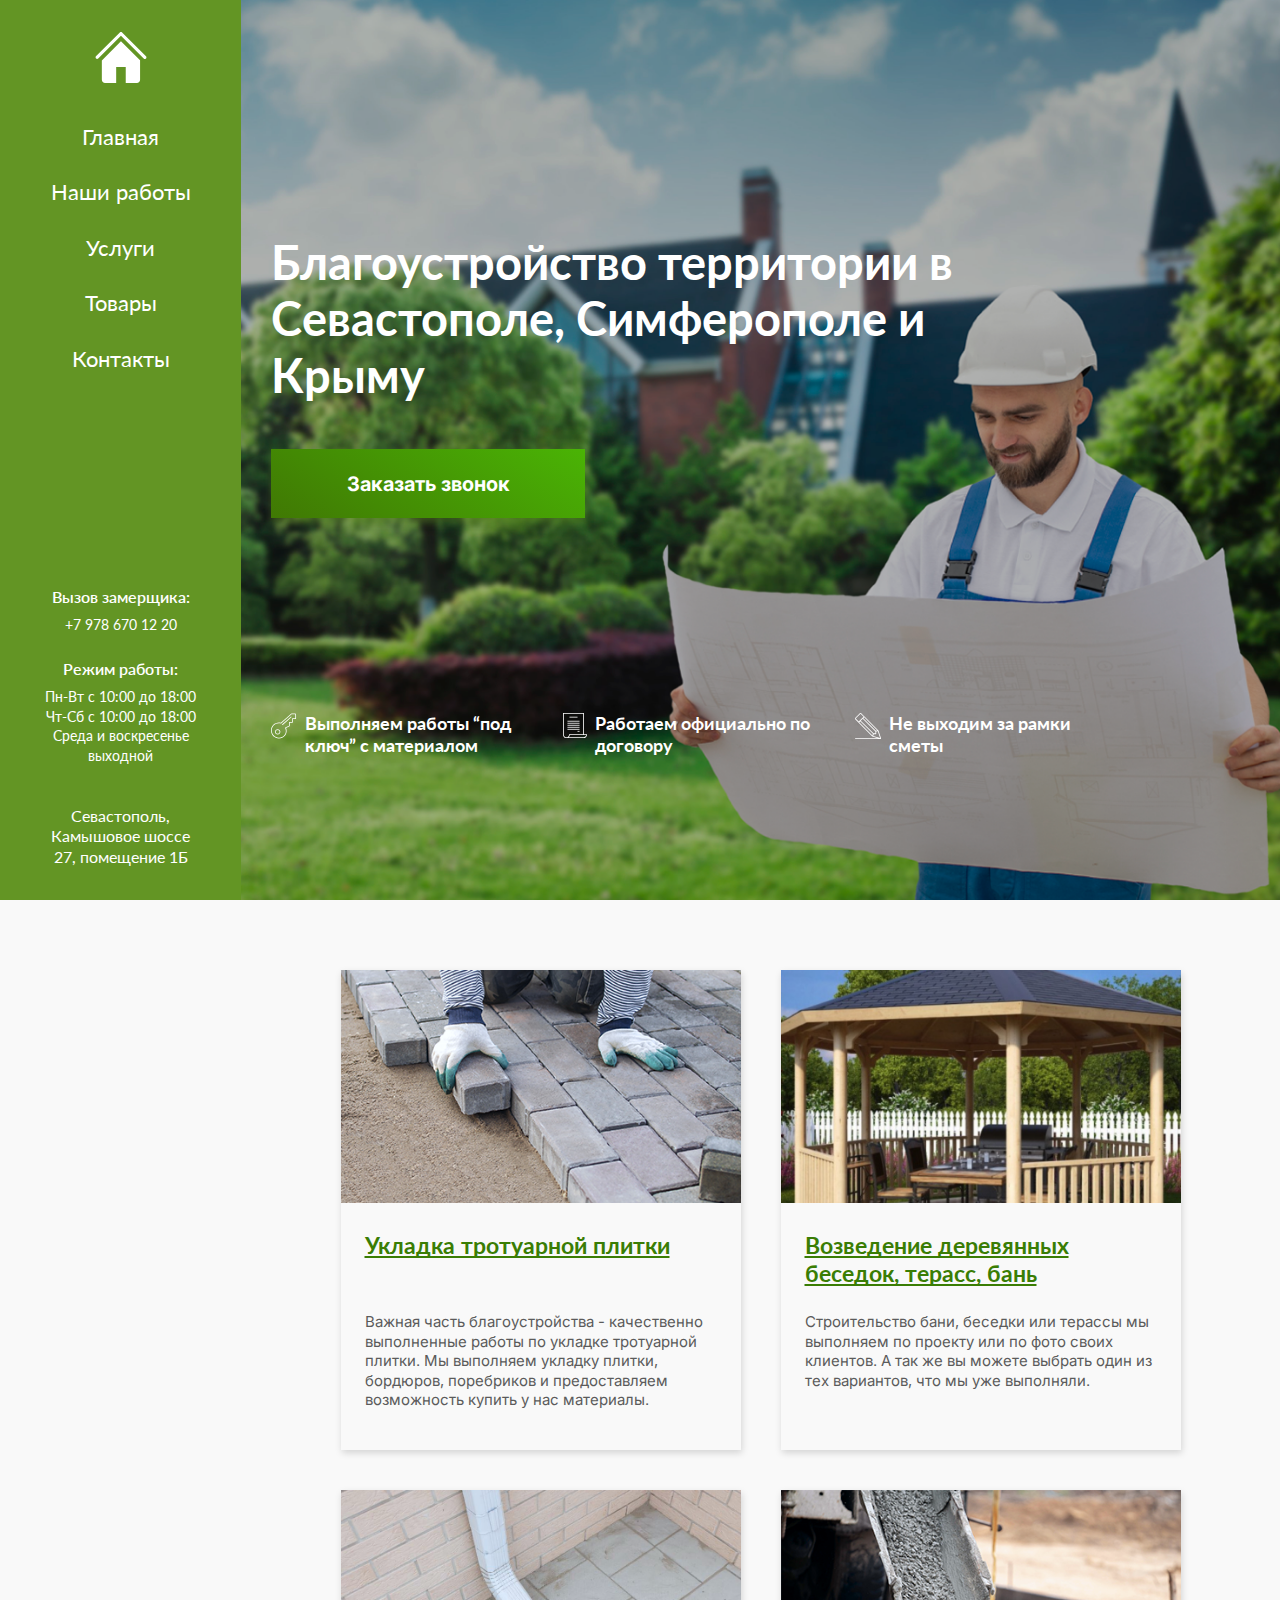
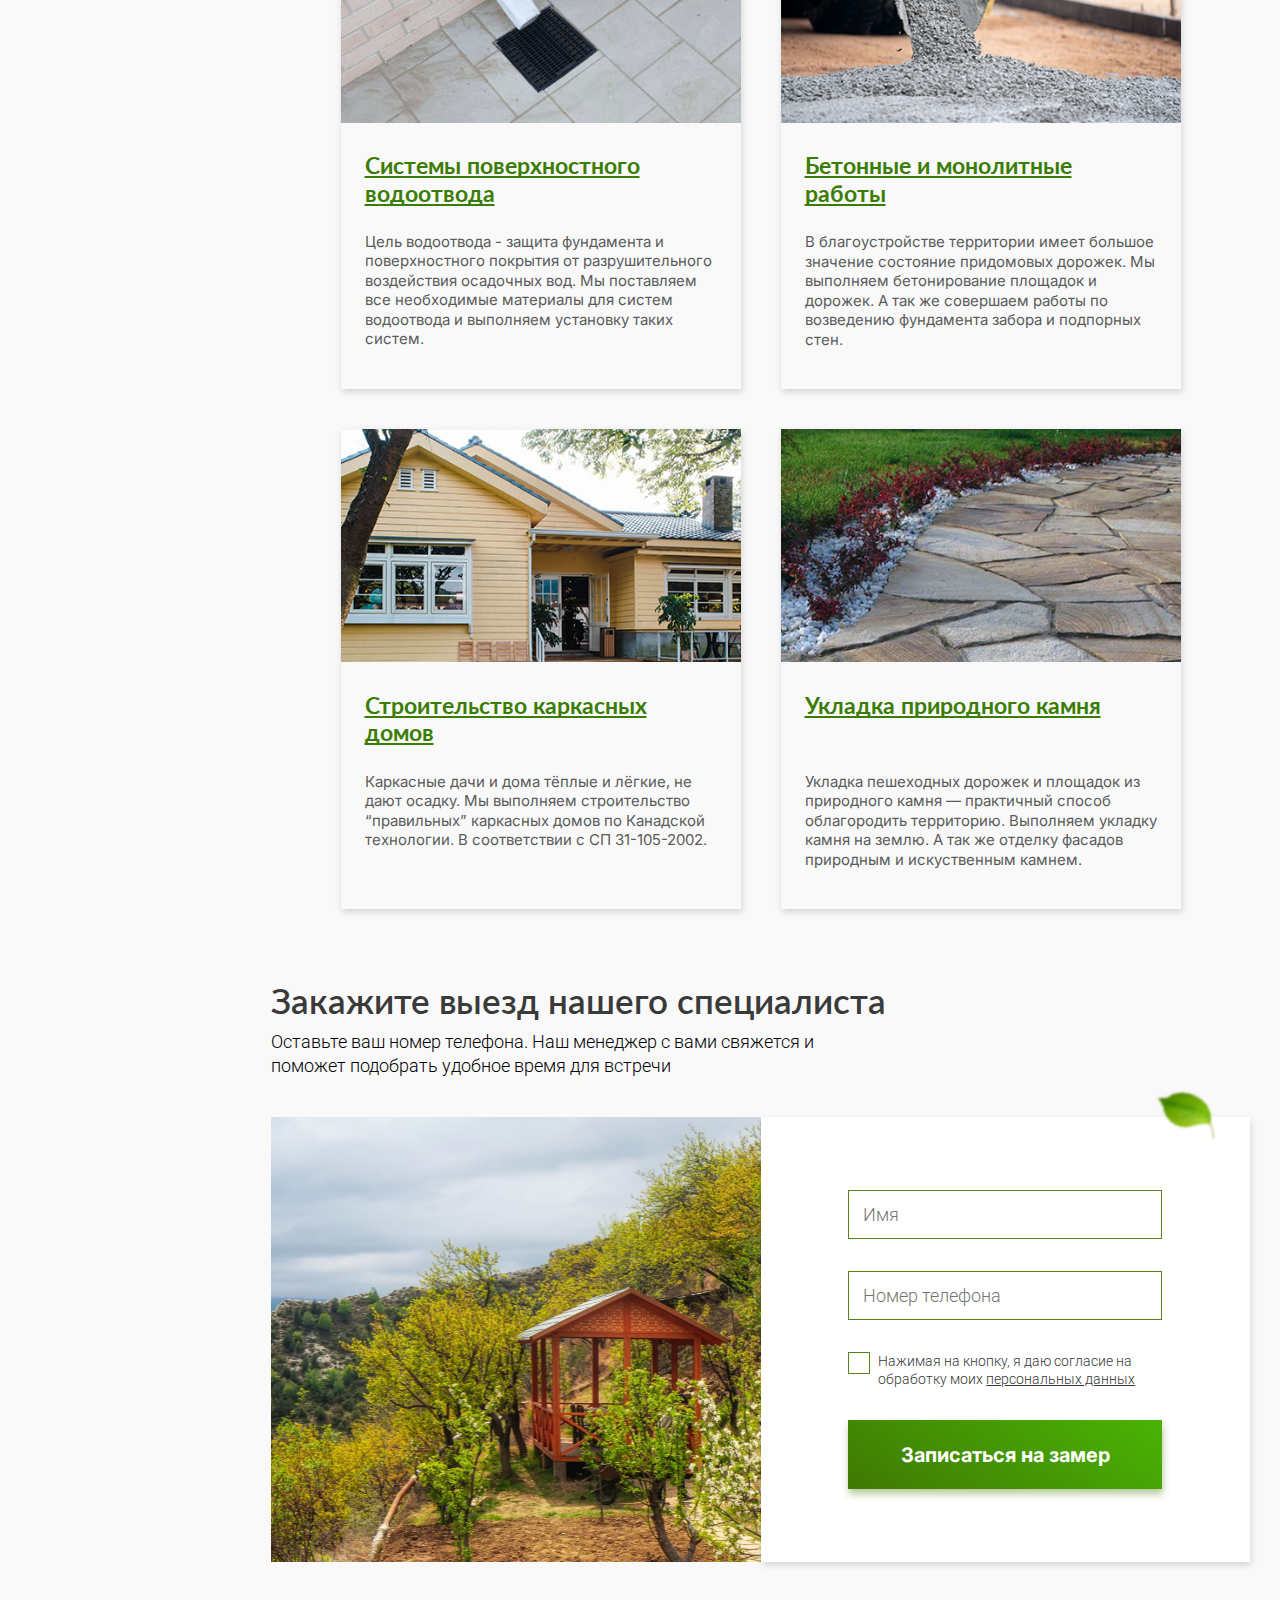
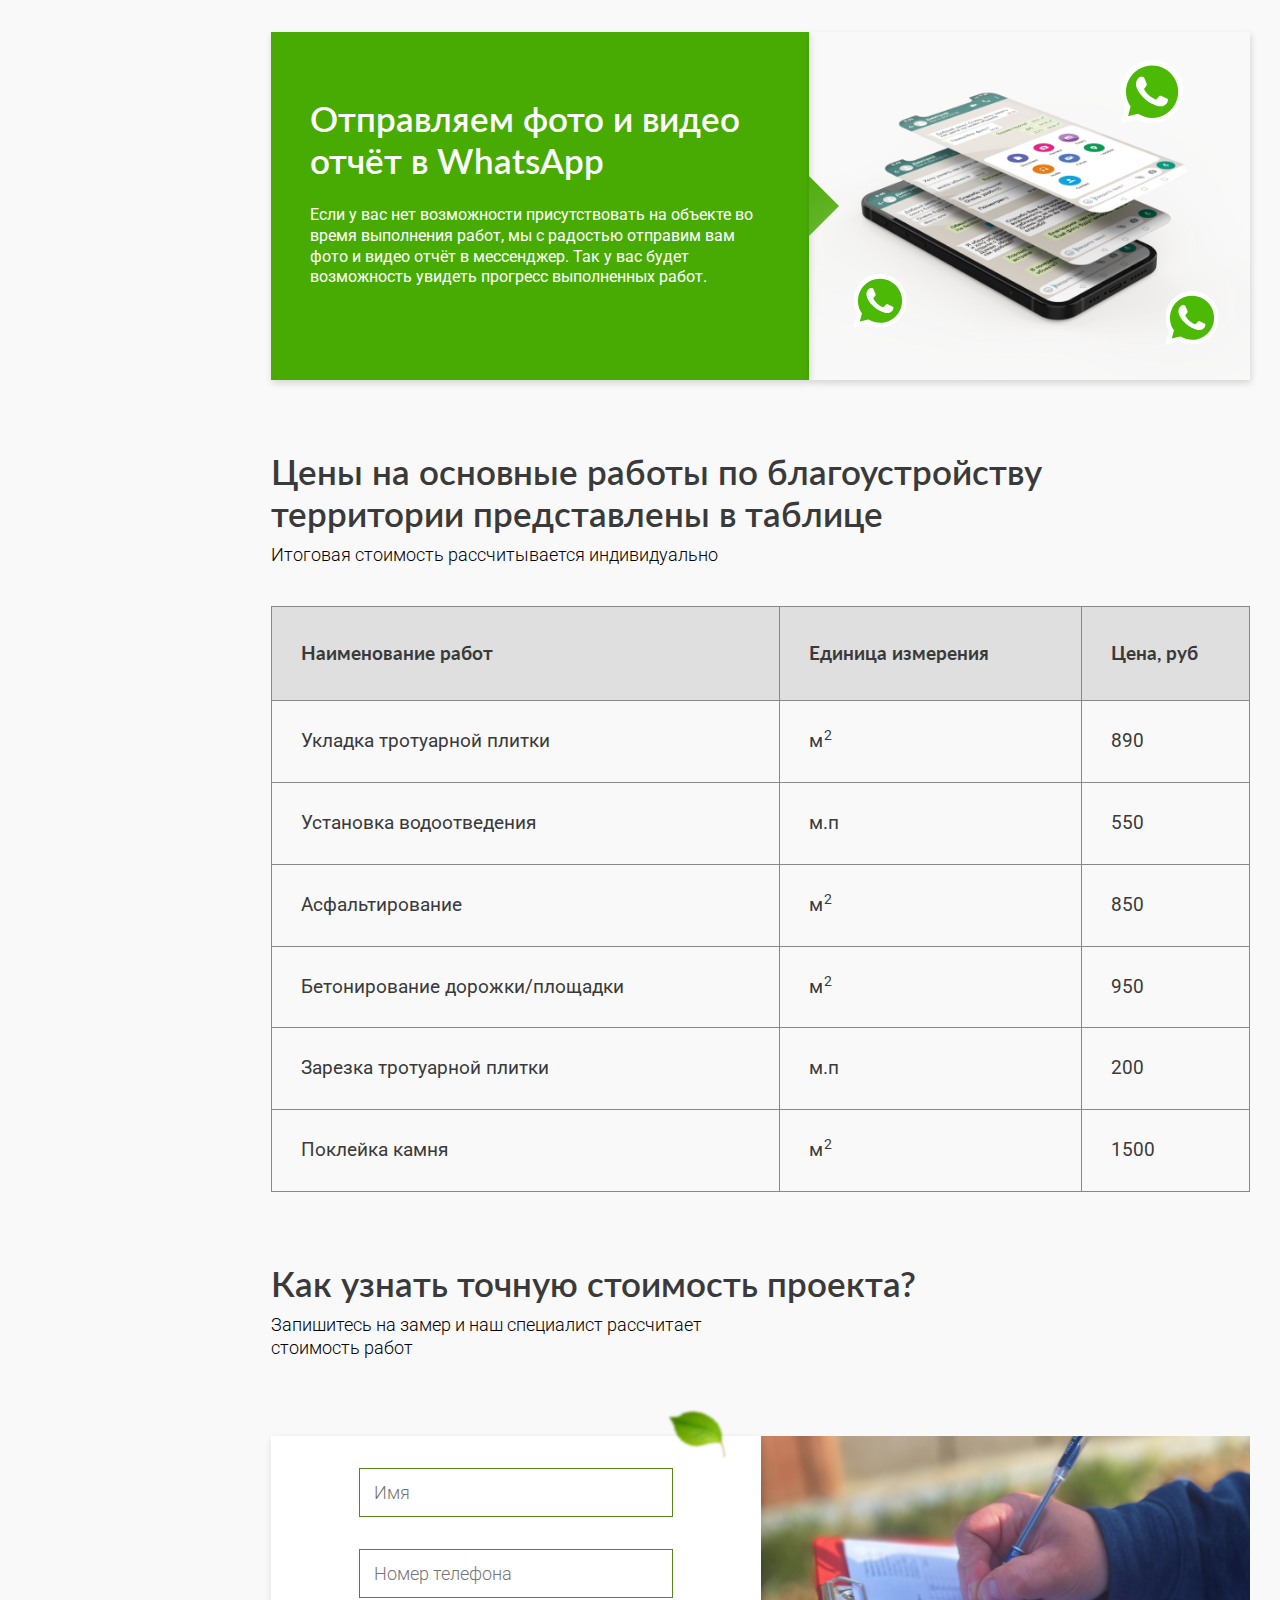
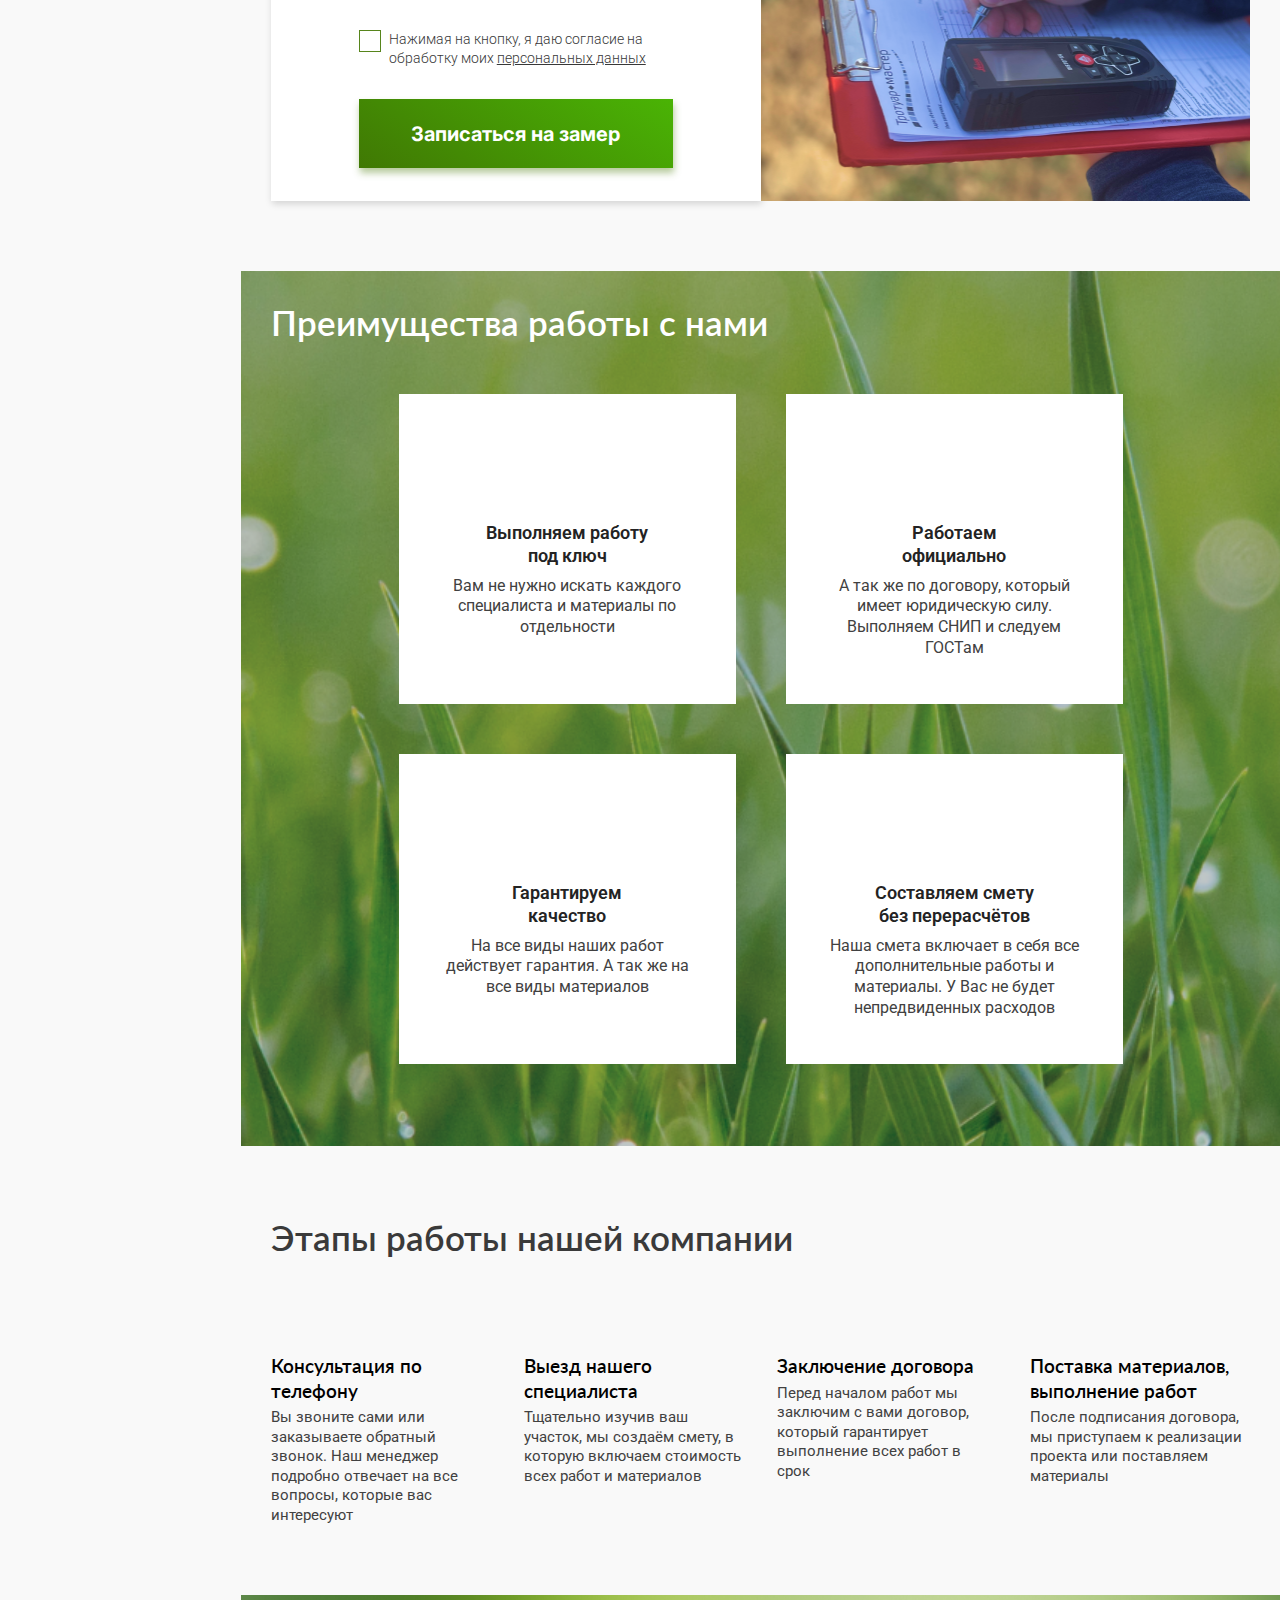
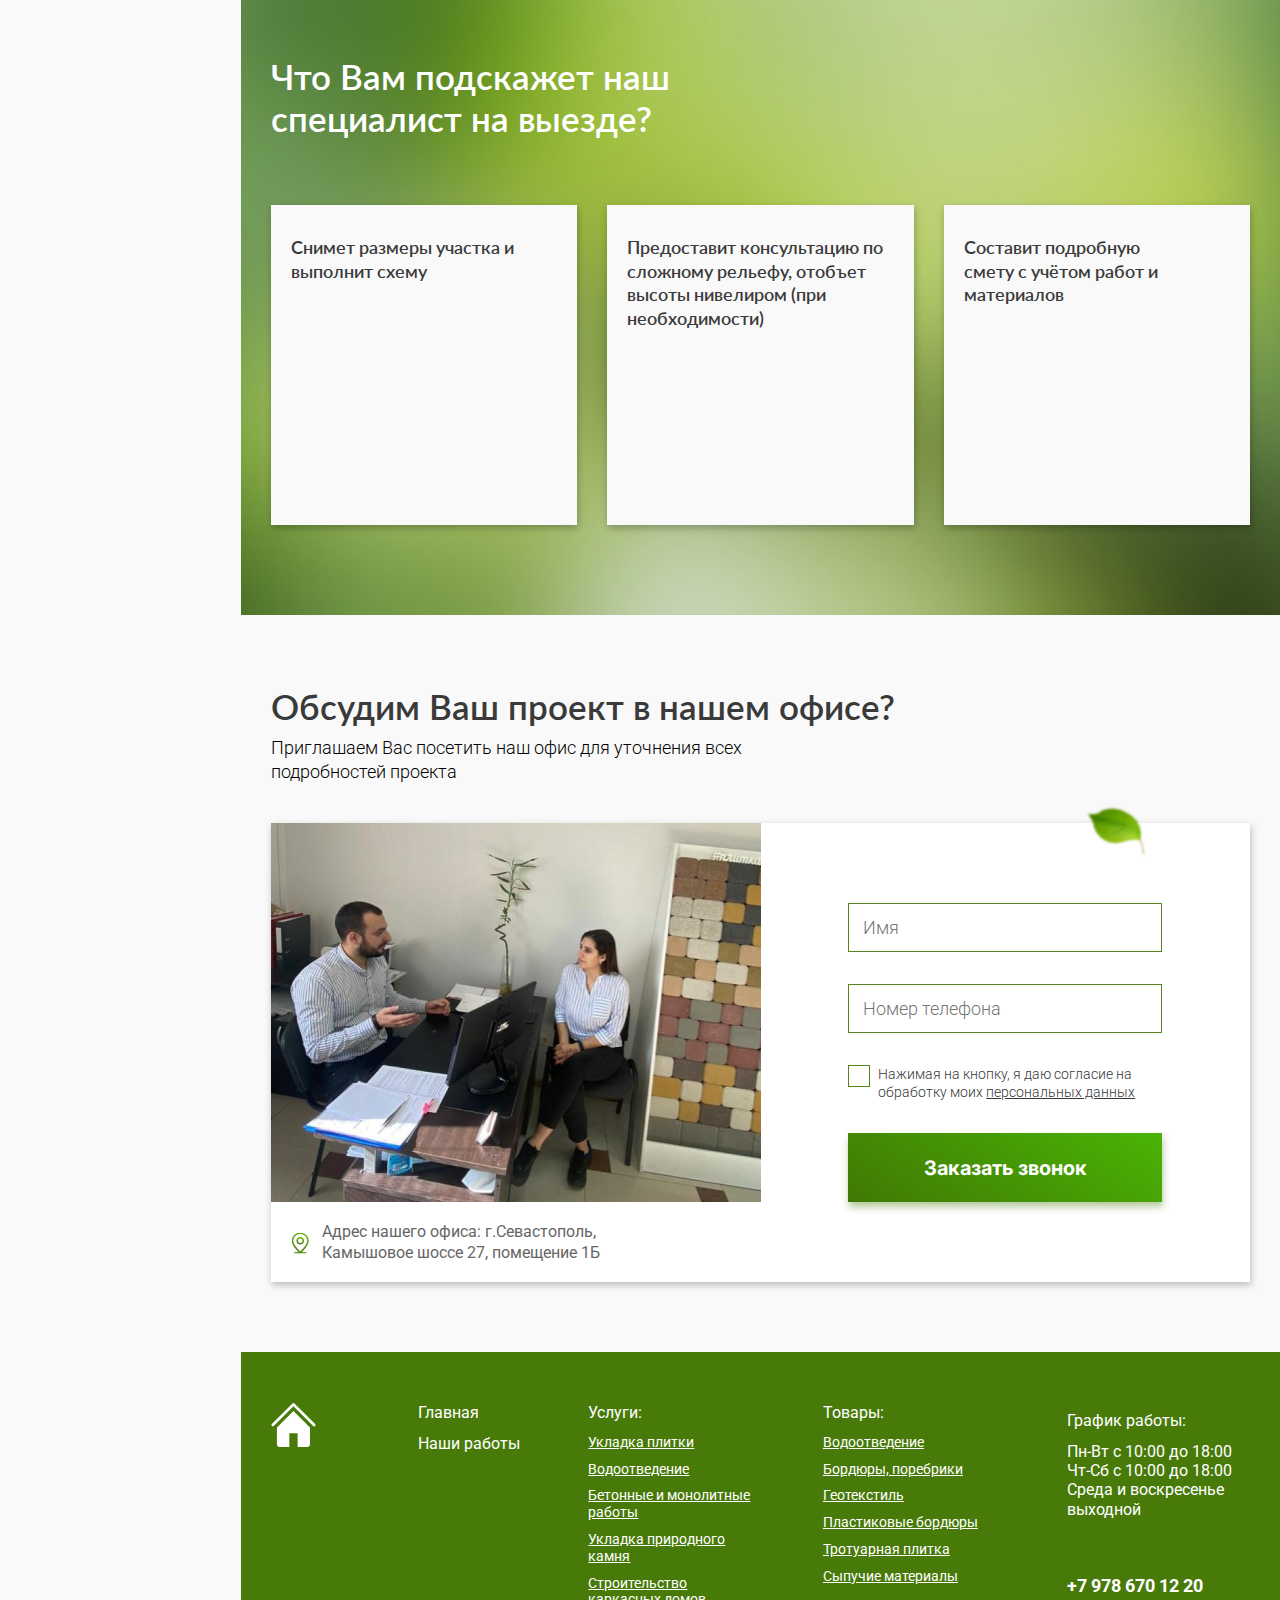
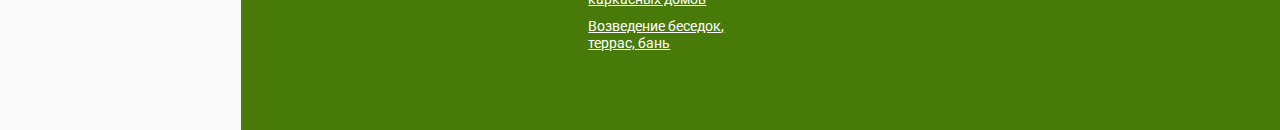
==== commit 2f46157f: "fix index page" ====
--- a/index.html
+++ b/index.html
@@ -28,19 +28,19 @@
 				<div class="sidebar__wrapper">
 					<div class="sidebar__nav">
 						<div class="sidebar__logo">
-							<a href=""><img src="assets/icons/logo.svg" alt="logo" width="52" height="52"></a>
+							<a href="index.html"><img src="assets/icons/logo.svg" alt="logo" width="52" height="52"></a>
 						</div>
 						<ul class="sidebar__menu">
-							<li><a href="">Главная</a></li>
+							<li><a href="index.html">Главная</a></li>
 							<li><a href="">Наши работы</a></li>
 							<li class="menu__li-hover">Услуги
 								<ul class="sidebar__menu-hover_list">
 									<li><a href="sidewalk.html">Укладка тротуарной плитки</a></li>
 									<li><a href="drainage.html">Водоотведение</a></li>
 									<li><a href="monolith.html">Бетонные работы</a></li>
-									<li><a href="">Строительство каркасных домов</a></li>
-									<li><a href="">Строительство беседок, террас, бань</a></li>
-									<li><a href="">Укладка камня</a></li>
+									<li><a href="houses.html">Строительство каркасных домов</a></li>
+									<li><a href="pavilions.html">Строительство беседок, террас, бань</a></li>
+									<li><a href="natural-stone.html">Укладка камня</a></li>
 								</ul>
 								<span class="arrow"></span>
 							</li>
@@ -91,7 +91,7 @@
 					<div class="container">
 						<div class="header-mobile__wrapper">
 							<div class="header-mobile__logo">
-								<img src="assets/icons/logo.svg" alt="logo" width="40" height="40">	
+								<a href="index.html"><img src="assets/icons/logo.svg" alt="logo" width="40" height="40"></a>	
 							</div>
 							<div class="header-mobile__phone">
 								<a href="tel:+7 978 670 12 20">+7 978 670 12 20</a>
@@ -464,9 +464,9 @@
 							<li><a href="sidewalk.html">Укладка плитки</a></li>
 							<li><a href="drainage.html">Водоотведение</a></li>
 							<li><a href="monolith.html">Бетонные и монолитные работы</a></li>
-							<li><a href="">Укладка природного камня</a></li>
-							<li><a href="">Строительство каркасных домов</a></li>
-							<li><a href="">Возведение беседок, терасс, бань</a></li>
+							<li><a href="natural-stone.html">Укладка природного камня</a></li>
+							<li><a href="houses.html">Строительство каркасных домов</a></li>
+							<li><a href="pavilions.html">Возведение беседок, террас, бань</a></li>
 						</ul>
 						<ul class="footer__products">
 							<li>Товары:</li>
--- a/css/style.css
+++ b/css/style.css
@@ -1069,6 +1069,130 @@
   }
 }
 
+.service-portfolio {
+  margin-left: 241px;
+  padding: 50px 0;
+}
+
+@media (max-width: 1700px) {
+  .service-portfolio {
+    padding-bottom: 20px;
+  }
+}
+
+@media (max-width: 1200px) {
+  .service-portfolio {
+    margin-left: 0;
+  }
+}
+
+@media (max-width: 575px) {
+  .service-portfolio {
+    padding-bottom: 0;
+  }
+}
+
+.service-portfolio__title {
+  max-width: 854px;
+  font-family: "Lato", sans-serif;
+  font-style: normal;
+  font-weight: 600;
+  font-size: 40px;
+  line-height: 120%;
+  color: #3A3A3A;
+}
+
+@media (max-width: 1400px) {
+  .service-portfolio__title {
+    font-size: 35px;
+  }
+}
+
+@media (max-width: 575px) {
+  .service-portfolio__title {
+    font-size: 24px;
+  }
+}
+
+.service-portfolio__subtitle {
+  max-width: 668px;
+  font-family: "Roboto", sans-serif;
+  font-style: normal;
+  font-weight: 300;
+  font-size: 20px;
+  line-height: 130%;
+  color: #000000;
+  margin-top: 20px;
+}
+
+.service-portfolio__wrapper {
+  display: flex;
+  flex-wrap: wrap;
+  gap: 30px;
+  margin-top: 40px;
+}
+
+@media (max-width: 1900px) {
+  .service-portfolio__wrapper {
+    justify-content: space-between;
+  }
+}
+
+@media (max-width: 1700px) {
+  .service-portfolio__wrapper {
+    gap: 25px;
+  }
+}
+
+@media (max-width: 1400px) {
+  .service-portfolio__wrapper {
+    gap: 20px;
+  }
+}
+
+@media (max-width: 575px) {
+  .service-portfolio__wrapper {
+    gap: 10px;
+  }
+}
+
+.service-portfolio__item_img {
+  display: block;
+}
+
+.service-portfolio__item_img img {
+  max-width: 100%;
+  height: auto;
+}
+
+@media (max-width: 1900px) {
+  .service-portfolio__item_img {
+    width: calc(100%/3 - 20px);
+  }
+}
+
+@media (max-width: 1400px) {
+  .service-portfolio__item_img {
+    width: calc(100%/3 - 15px);
+  }
+}
+
+@media (max-width: 768px) {
+  .service-portfolio__item_img {
+    width: calc(100%/2 - 12px);
+  }
+}
+
+@media (max-width: 575px) {
+  .service-portfolio__item_img {
+    width: calc(100%/2 - 7px);
+  }
+}
+
+.service-portfolio__title-stone {
+  max-width: 1100px;
+}
+
 .specialist {
   background: url(../assets/img/index/specialist-bg.png) center center/cover no-repeat;
   padding: 90px 0;
@@ -1513,17 +1637,16 @@
 
 @media (max-width: 768px) {
   .promo {
-    min-height: 100vh;
     background: url(../assets/img/promo-tablet.png) 60% 100%/cover no-repeat;
-    padding: 44% 0 5%;
+    height: 100vh;
+    padding: 0;
+    padding-top: 25vh;
   }
 }
 
 @media (max-width: 575px) {
   .promo {
     padding: 0;
-    display: flex;
-    align-items: center;
   }
 }
 
@@ -1796,6 +1919,12 @@
   color: #FFFFFF;
 }
 
+@media (max-width: 575px) {
+  .promo-breadcrumbs ul li {
+    font-size: 12px;
+  }
+}
+
 .promo-breadcrumbs ul li a {
   color: #FFFFFF;
 }
@@ -1865,6 +1994,221 @@
 }
 
 .promo-service_monolith .promo-service__advantages li:last-child h2 {
+  max-width: 249px;
+}
+
+.promo-service_houses {
+  position: relative;
+  margin-left: 241px;
+  height: 692px;
+  background: url(../assets/img/promo-houses.png) center center/cover no-repeat;
+  display: flex;
+  align-items: center;
+}
+
+@media (max-width: 1200px) {
+  .promo-service_houses {
+    margin-left: 0;
+  }
+}
+
+@media (max-width: 575px) {
+  .promo-service_houses {
+    height: 100vh;
+    background: url(../assets/img/promo-houses.png) 0% center/cover no-repeat;
+  }
+}
+
+.promo-service_houses .promo-service__title {
+  max-width: 1060px;
+  display: block;
+  margin: 0 auto;
+  text-align: center;
+}
+
+@media (max-width: 1700px) {
+  .promo-service_houses .promo-service__title {
+    font-size: 50px;
+  }
+}
+
+@media (max-width: 1400px) {
+  .promo-service_houses .promo-service__title {
+    font-size: 45px;
+  }
+}
+
+@media (max-width: 768px) {
+  .promo-service_houses .promo-service__title {
+    text-align: left;
+  }
+}
+
+@media (max-width: 575px) {
+  .promo-service_houses .promo-service__title {
+    font-size: clamp(28px, 8.7vw, 40px);
+  }
+}
+
+.promo-service_houses hr {
+  display: block;
+  width: 43px;
+  height: 1px;
+  background: #FFFFFF;
+  margin: 26px auto;
+}
+
+@media (max-width: 768px) {
+  .promo-service_houses hr {
+    margin: 0;
+    margin-top: 26px;
+    margin-bottom: 26px;
+  }
+}
+
+.promo-service_houses h3 {
+  display: block;
+  max-width: 312px;
+  height: 26px;
+  font-family: "Roboto", sans-serif;
+  font-style: normal;
+  font-weight: 300;
+  font-size: 20px;
+  line-height: 130%;
+  margin: 0 auto;
+  text-align: center;
+  color: #FFFFFF;
+}
+
+@media (max-width: 768px) {
+  .promo-service_houses h3 {
+    text-align: left;
+    margin: 0;
+  }
+}
+
+@media (max-width: 575px) {
+  .promo-service_houses h3 {
+    font-size: 18px;
+  }
+}
+
+.promo-service_pavilions {
+  position: relative;
+  margin-left: 241px;
+  height: 687px;
+  background: url(../assets/img/promo-pavilions.png) 100% center/cover no-repeat;
+  display: flex;
+  align-items: center;
+}
+
+@media (max-width: 1200px) {
+  .promo-service_pavilions {
+    margin-left: 0;
+    background: url(../assets/img/promo-pavilions.png) 75% center/cover no-repeat;
+  }
+}
+
+@media (max-width: 575px) {
+  .promo-service_pavilions {
+    height: 100vh;
+  }
+}
+
+.promo-service_pavilions .promo-service__title {
+  max-width: 1040px;
+  display: block;
+  margin: 0 auto;
+  text-align: left;
+}
+
+@media (max-width: 1700px) {
+  .promo-service_pavilions .promo-service__title {
+    font-size: 50px;
+  }
+}
+
+@media (max-width: 1400px) {
+  .promo-service_pavilions .promo-service__title {
+    font-size: 45px;
+  }
+}
+
+@media (max-width: 575px) {
+  .promo-service_pavilions .promo-service__title {
+    font-size: clamp(28px, 8.7vw, 40px);
+  }
+}
+
+.promo-service_pavilions .promo-service__wrapper {
+  max-width: 1040px;
+  margin: 0 auto;
+}
+
+.promo-service_pavilions .promo-service__advantages {
+  justify-content: flex-start;
+}
+
+.promo-service_pavilions .promo-service__advantages li:last-child h2 {
+  max-width: 249px;
+}
+
+.promo-service_natural-stone {
+  position: relative;
+  margin-left: 241px;
+  height: 686px;
+  background: url(../assets/img/promo-stone.png) center center/cover no-repeat;
+  display: flex;
+  align-items: center;
+}
+
+@media (max-width: 1200px) {
+  .promo-service_natural-stone {
+    margin-left: 0;
+  }
+}
+
+@media (max-width: 575px) {
+  .promo-service_natural-stone {
+    height: 100vh;
+  }
+}
+
+.promo-service_natural-stone .promo-service__title {
+  max-width: 1040px;
+  display: block;
+  margin: 0 auto;
+  text-align: left;
+}
+
+@media (max-width: 1700px) {
+  .promo-service_natural-stone .promo-service__title {
+    font-size: 50px;
+  }
+}
+
+@media (max-width: 1400px) {
+  .promo-service_natural-stone .promo-service__title {
+    font-size: 45px;
+  }
+}
+
+@media (max-width: 575px) {
+  .promo-service_natural-stone .promo-service__title {
+    font-size: clamp(28px, 8.7vw, 40px);
+  }
+}
+
+.promo-service_natural-stone .promo-service__wrapper {
+  max-width: 1040px;
+  margin: 0 auto;
+}
+
+.promo-service_natural-stone .promo-service__advantages {
+  justify-content: flex-start;
+}
+
+.promo-service_natural-stone .promo-service__advantages li:last-child h2 {
   max-width: 249px;
 }
 
@@ -3324,6 +3668,1558 @@
 
 .monolith-info__item_10 p:last-child {
   margin-bottom: 0;
+}
+
+.houses-info {
+  margin-left: 241px;
+  padding-top: 100px;
+  padding-bottom: 50px;
+}
+
+@media (max-width: 1700px) {
+  .houses-info {
+    padding-top: 70px;
+    padding-bottom: 20px;
+  }
+}
+
+@media (max-width: 1200px) {
+  .houses-info {
+    margin-left: 0;
+    padding-top: 50px;
+  }
+}
+
+@media (max-width: 768px) {
+  .houses-info {
+    padding-top: 50px;
+  }
+}
+
+@media (max-width: 575px) {
+  .houses-info {
+    padding-top: 30px;
+    padding-bottom: 0;
+  }
+}
+
+.houses-info__wrapper {
+  display: flex;
+  flex-wrap: wrap;
+  justify-content: space-between;
+}
+
+@media (max-width: 991px) {
+  .houses-info__wrapper {
+    gap: 40px 0;
+  }
+}
+
+@media (max-width: 575px) {
+  .houses-info__wrapper {
+    gap: 20px;
+  }
+}
+
+.houses-info__item_1 {
+  width: 40%;
+}
+
+@media (max-width: 991px) {
+  .houses-info__item_1 {
+    width: 100%;
+  }
+}
+
+.houses-info__item_1 h2 {
+  font-family: "Lato", sans-serif;
+  font-style: normal;
+  font-weight: 600;
+  font-size: 40px;
+  line-height: 130%;
+  color: #3A3A3A;
+}
+
+@media (max-width: 1900px) {
+  .houses-info__item_1 h2 {
+    font-size: 34px;
+  }
+}
+
+@media (max-width: 1700px) {
+  .houses-info__item_1 h2 {
+    font-size: 33px;
+  }
+}
+
+@media (max-width: 1400px) {
+  .houses-info__item_1 h2 {
+    font-size: 26px;
+  }
+}
+
+@media (max-width: 991px) {
+  .houses-info__item_1 h2 {
+    font-size: 35px;
+  }
+}
+
+@media (max-width: 575px) {
+  .houses-info__item_1 h2 {
+    font-size: 24px;
+  }
+}
+
+.houses-info__item_1 p {
+  font-family: "Roboto", sans-serif;
+  font-style: normal;
+  font-weight: 400;
+  font-size: 18px;
+  line-height: 130%;
+  color: #3A3A3A;
+  margin-top: 20px;
+  margin-bottom: 25px;
+}
+
+@media (max-width: 1900px) {
+  .houses-info__item_1 p {
+    font-size: 17px;
+  }
+}
+
+@media (max-width: 1700px) {
+  .houses-info__item_1 p {
+    font-size: 16px;
+  }
+}
+
+@media (max-width: 1400px) {
+  .houses-info__item_1 p {
+    font-size: 15px;
+  }
+}
+
+@media (max-width: 991px) {
+  .houses-info__item_1 p {
+    font-size: 17px;
+  }
+}
+
+@media (max-width: 575px) {
+  .houses-info__item_1 p {
+    font-size: 16px;
+    margin-top: 12px;
+    margin-bottom: 20px;
+  }
+}
+
+.houses-info__item_1 p:last-child {
+  margin-bottom: 0;
+}
+
+.houses-info__item_1 li {
+  position: relative;
+  font-family: "Roboto", sans-serif;
+  font-style: normal;
+  font-weight: 400;
+  font-size: 18px;
+  line-height: 130%;
+  color: #3A3A3A;
+  margin-top: 20px;
+  margin-left: 15px;
+  padding-left: 20px;
+}
+
+@media (max-width: 1900px) {
+  .houses-info__item_1 li {
+    font-size: 17px;
+  }
+}
+
+@media (max-width: 1700px) {
+  .houses-info__item_1 li {
+    font-size: 16px;
+  }
+}
+
+@media (max-width: 1400px) {
+  .houses-info__item_1 li {
+    font-size: 15px;
+  }
+}
+
+@media (max-width: 991px) {
+  .houses-info__item_1 li {
+    font-size: 17px;
+  }
+}
+
+@media (max-width: 575px) {
+  .houses-info__item_1 li {
+    font-size: 16px;
+  }
+}
+
+.houses-info__item_1 li::before {
+  content: "";
+  position: absolute;
+  top: 5px;
+  left: -10px;
+  width: 20px;
+  height: 17px;
+  background: url(../assets/icons/check.svg) center center/cover no-repeat;
+}
+
+.houses-info__item_2 {
+  width: 57.5%;
+}
+
+@media (max-width: 991px) {
+  .houses-info__item_2 {
+    width: 100%;
+  }
+}
+
+.houses-info__item_2 img {
+  max-width: 100%;
+  height: 100%;
+  object-fit: cover;
+}
+
+@media (max-width: 991px) {
+  .houses-info__item_2 img {
+    height: 410px;
+  }
+}
+
+@media (max-width: 768px) {
+  .houses-info__item_2 img {
+    height: 54vw;
+  }
+}
+
+.houses-info__stages {
+  max-width: 413px;
+  font-family: "Lato", sans-serif;
+  font-style: normal;
+  font-weight: 600;
+  font-size: 40px;
+  line-height: 130%;
+  color: #3A3A3A;
+  margin-top: 60px;
+}
+
+@media (max-width: 1900px) {
+  .houses-info__stages {
+    font-size: 34px;
+  }
+}
+
+@media (max-width: 1700px) {
+  .houses-info__stages {
+    font-size: 33px;
+  }
+}
+
+@media (max-width: 1400px) {
+  .houses-info__stages {
+    font-size: 26px;
+  }
+}
+
+@media (max-width: 991px) {
+  .houses-info__stages {
+    margin-top: 50px;
+    max-width: 575px;
+    font-size: 35px;
+  }
+}
+
+@media (max-width: 575px) {
+  .houses-info__stages {
+    font-size: 24px;
+  }
+}
+
+.houses-info__blocks {
+  display: flex;
+  flex-wrap: wrap;
+  justify-content: space-between;
+  margin-top: 40px;
+  gap: 60px 0;
+}
+
+@media (max-width: 991px) {
+  .houses-info__blocks {
+    margin-top: 30px;
+    gap: 30px 0;
+  }
+}
+
+@media (max-width: 575px) {
+  .houses-info__blocks {
+    gap: 20px 0;
+  }
+}
+
+.houses-info__block_1 {
+  width: 57.5%;
+}
+
+@media (max-width: 991px) {
+  .houses-info__block_1 {
+    width: 100%;
+    order: 2;
+  }
+}
+
+.houses-info__block_1 img {
+  max-width: 100%;
+  object-fit: cover;
+}
+
+@media (max-width: 991px) {
+  .houses-info__block_1 img {
+    height: 269px;
+  }
+}
+
+@media (max-width: 768px) {
+  .houses-info__block_1 img {
+    height: 40vw;
+  }
+}
+
+.houses-info__block_2 {
+  width: 40%;
+}
+
+@media (max-width: 991px) {
+  .houses-info__block_2 {
+    width: 100%;
+    order: 1;
+  }
+}
+
+.houses-info__block_2 h4 {
+  font-family: "Lato", sans-serif;
+  font-style: normal;
+  font-weight: 600;
+  font-size: 30px;
+  line-height: 130%;
+  color: #3A3A3A;
+}
+
+@media (max-width: 575px) {
+  .houses-info__block_2 h4 {
+    font-size: 20px;
+  }
+}
+
+.houses-info__block_2 p {
+  font-family: "Roboto", sans-serif;
+  font-style: normal;
+  font-weight: 400;
+  font-size: 18px;
+  line-height: 130%;
+  color: #3A3A3A;
+  margin-top: 18px;
+  margin-bottom: 25px;
+}
+
+@media (max-width: 1900px) {
+  .houses-info__block_2 p {
+    font-size: 17px;
+  }
+}
+
+@media (max-width: 1700px) {
+  .houses-info__block_2 p {
+    font-size: 16px;
+  }
+}
+
+@media (max-width: 1400px) {
+  .houses-info__block_2 p {
+    font-size: 15px;
+  }
+}
+
+@media (max-width: 991px) {
+  .houses-info__block_2 p {
+    font-size: 17px;
+  }
+}
+
+@media (max-width: 575px) {
+  .houses-info__block_2 p {
+    font-size: 16px;
+    margin-top: 12px;
+    margin-bottom: 20px;
+  }
+}
+
+.houses-info__block_2 p:last-child {
+  margin-bottom: 0;
+}
+
+.houses-info__block_3 {
+  width: 57.5%;
+  display: flex;
+  justify-content: space-between;
+}
+
+@media (max-width: 991px) {
+  .houses-info__block_3 {
+    width: 100%;
+    order: 4;
+  }
+}
+
+.houses-info__block_3 div:first-child {
+  background: url(../assets/img/services/houses-img-3.png) 100% center/cover no-repeat;
+  width: 63%;
+  height: 289px;
+}
+
+@media (max-width: 991px) {
+  .houses-info__block_3 div:first-child {
+    height: 269px;
+    width: 49%;
+  }
+}
+
+@media (max-width: 768px) {
+  .houses-info__block_3 div:first-child {
+    height: 40vw;
+  }
+}
+
+.houses-info__block_3 div:last-child {
+  background: url(../assets/img/services/houses-img-4.png) 100% center/cover no-repeat;
+  width: 35%;
+}
+
+@media (max-width: 991px) {
+  .houses-info__block_3 div:last-child {
+    height: 269px;
+    width: 49%;
+  }
+}
+
+@media (max-width: 768px) {
+  .houses-info__block_3 div:last-child {
+    height: 40vw;
+  }
+}
+
+.houses-info__block_4 {
+  width: 40%;
+}
+
+@media (max-width: 991px) {
+  .houses-info__block_4 {
+    width: 100%;
+    order: 3;
+  }
+}
+
+.houses-info__block_4 h4 {
+  font-family: "Lato", sans-serif;
+  font-style: normal;
+  font-weight: 600;
+  font-size: 30px;
+  line-height: 130%;
+  color: #3A3A3A;
+}
+
+@media (max-width: 575px) {
+  .houses-info__block_4 h4 {
+    font-size: 20px;
+  }
+}
+
+.houses-info__block_4 p {
+  font-family: "Roboto", sans-serif;
+  font-style: normal;
+  font-weight: 400;
+  font-size: 18px;
+  line-height: 130%;
+  color: #3A3A3A;
+  margin-top: 18px;
+  margin-bottom: 25px;
+}
+
+@media (max-width: 1900px) {
+  .houses-info__block_4 p {
+    font-size: 17px;
+  }
+}
+
+@media (max-width: 1700px) {
+  .houses-info__block_4 p {
+    font-size: 16px;
+  }
+}
+
+@media (max-width: 1400px) {
+  .houses-info__block_4 p {
+    font-size: 15px;
+  }
+}
+
+@media (max-width: 991px) {
+  .houses-info__block_4 p {
+    font-size: 17px;
+  }
+}
+
+@media (max-width: 575px) {
+  .houses-info__block_4 p {
+    font-size: 16px;
+    margin-top: 12px;
+    margin-bottom: 20px;
+  }
+}
+
+.houses-info__block_4 p:last-child {
+  margin-bottom: 0;
+}
+
+.houses-info__block_5 {
+  width: 57.5%;
+  display: flex;
+  justify-content: space-between;
+}
+
+@media (max-width: 991px) {
+  .houses-info__block_5 {
+    width: 100%;
+    order: 6;
+  }
+}
+
+.houses-info__block_5 div:last-child {
+  background: url(../assets/img/services/houses-img-6.png) 100% center/cover no-repeat;
+  width: 63%;
+  height: 303px;
+}
+
+@media (max-width: 991px) {
+  .houses-info__block_5 div:last-child {
+    height: 300px;
+    width: 49%;
+  }
+}
+
+@media (max-width: 768px) {
+  .houses-info__block_5 div:last-child {
+    height: 42vw;
+  }
+}
+
+.houses-info__block_5 div:first-child {
+  background: url(../assets/img/services/houses-img-5.png) 100% center/cover no-repeat;
+  width: 35%;
+}
+
+@media (max-width: 991px) {
+  .houses-info__block_5 div:first-child {
+    height: 300px;
+    width: 49%;
+  }
+}
+
+@media (max-width: 768px) {
+  .houses-info__block_5 div:first-child {
+    height: 42vw;
+  }
+}
+
+.houses-info__block_6 {
+  width: 40%;
+}
+
+@media (max-width: 991px) {
+  .houses-info__block_6 {
+    width: 100%;
+    order: 5;
+  }
+}
+
+.houses-info__block_6 h4 {
+  font-family: "Lato", sans-serif;
+  font-style: normal;
+  font-weight: 600;
+  font-size: 30px;
+  line-height: 130%;
+  color: #3A3A3A;
+}
+
+@media (max-width: 575px) {
+  .houses-info__block_6 h4 {
+    font-size: 20px;
+  }
+}
+
+.houses-info__block_6 p {
+  font-family: "Roboto", sans-serif;
+  font-style: normal;
+  font-weight: 400;
+  font-size: 18px;
+  line-height: 130%;
+  color: #3A3A3A;
+  margin-top: 18px;
+  margin-bottom: 25px;
+}
+
+@media (max-width: 1900px) {
+  .houses-info__block_6 p {
+    font-size: 17px;
+  }
+}
+
+@media (max-width: 1700px) {
+  .houses-info__block_6 p {
+    font-size: 16px;
+  }
+}
+
+@media (max-width: 1400px) {
+  .houses-info__block_6 p {
+    font-size: 15px;
+  }
+}
+
+@media (max-width: 991px) {
+  .houses-info__block_6 p {
+    font-size: 17px;
+  }
+}
+
+@media (max-width: 575px) {
+  .houses-info__block_6 p {
+    font-size: 16px;
+    margin-top: 12px;
+    margin-bottom: 20px;
+  }
+}
+
+.houses-info__block_6 p:last-child {
+  margin-bottom: 0;
+}
+
+.houses-info__block_7 {
+  width: 57.5%;
+  display: flex;
+  justify-content: space-between;
+}
+
+@media (max-width: 991px) {
+  .houses-info__block_7 {
+    width: 100%;
+    order: 7;
+  }
+}
+
+.houses-info__block_7 div:first-child {
+  background: url(../assets/img/services/houses-img-7.png) 100% center/cover no-repeat;
+  width: 63%;
+  height: 280px;
+}
+
+@media (max-width: 991px) {
+  .houses-info__block_7 div:first-child {
+    height: 300px;
+    width: 49%;
+  }
+}
+
+@media (max-width: 768px) {
+  .houses-info__block_7 div:first-child {
+    height: 42vw;
+  }
+}
+
+.houses-info__block_7 div:last-child {
+  background: url(../assets/img/services/houses-img-8.png) 100% center/cover no-repeat;
+  width: 35%;
+}
+
+@media (max-width: 991px) {
+  .houses-info__block_7 div:last-child {
+    height: 300px;
+    width: 49%;
+  }
+}
+
+@media (max-width: 768px) {
+  .houses-info__block_7 div:last-child {
+    height: 42vw;
+  }
+}
+
+.houses-info__block_8 {
+  width: 40%;
+}
+
+@media (max-width: 991px) {
+  .houses-info__block_8 {
+    width: 100%;
+    order: 6;
+  }
+}
+
+.houses-info__block_8 h4 {
+  font-family: "Lato", sans-serif;
+  font-style: normal;
+  font-weight: 600;
+  font-size: 30px;
+  line-height: 130%;
+  color: #3A3A3A;
+}
+
+@media (max-width: 575px) {
+  .houses-info__block_8 h4 {
+    font-size: 20px;
+  }
+}
+
+.houses-info__block_8 p {
+  font-family: "Roboto", sans-serif;
+  font-style: normal;
+  font-weight: 400;
+  font-size: 18px;
+  line-height: 130%;
+  color: #3A3A3A;
+  margin-top: 18px;
+  margin-bottom: 25px;
+}
+
+@media (max-width: 1900px) {
+  .houses-info__block_8 p {
+    font-size: 17px;
+  }
+}
+
+@media (max-width: 1700px) {
+  .houses-info__block_8 p {
+    font-size: 16px;
+  }
+}
+
+@media (max-width: 1400px) {
+  .houses-info__block_8 p {
+    font-size: 15px;
+  }
+}
+
+@media (max-width: 991px) {
+  .houses-info__block_8 p {
+    font-size: 17px;
+  }
+}
+
+@media (max-width: 575px) {
+  .houses-info__block_8 p {
+    font-size: 16px;
+    margin-top: 12px;
+    margin-bottom: 20px;
+  }
+}
+
+.houses-info__block_8 p:last-child {
+  margin-bottom: 0;
+}
+
+.houses-info__block_9 {
+  width: 57.5%;
+}
+
+@media (max-width: 991px) {
+  .houses-info__block_9 {
+    width: 100%;
+    order: 10;
+  }
+}
+
+.houses-info__block_9 img {
+  max-width: 100%;
+  object-fit: cover;
+}
+
+@media (max-width: 991px) {
+  .houses-info__block_9 img {
+    height: 300px;
+  }
+}
+
+@media (max-width: 768px) {
+  .houses-info__block_9 img {
+    height: 42vw;
+  }
+}
+
+.houses-info__block_10 {
+  width: 40%;
+}
+
+@media (max-width: 991px) {
+  .houses-info__block_10 {
+    width: 100%;
+    order: 9;
+  }
+}
+
+.houses-info__block_10 h4 {
+  font-family: "Lato", sans-serif;
+  font-style: normal;
+  font-weight: 600;
+  font-size: 30px;
+  line-height: 130%;
+  color: #3A3A3A;
+}
+
+@media (max-width: 575px) {
+  .houses-info__block_10 h4 {
+    font-size: 20px;
+  }
+}
+
+.houses-info__block_10 p {
+  font-family: "Roboto", sans-serif;
+  font-style: normal;
+  font-weight: 400;
+  font-size: 18px;
+  line-height: 130%;
+  color: #3A3A3A;
+  margin-top: 18px;
+  margin-bottom: 25px;
+}
+
+@media (max-width: 1900px) {
+  .houses-info__block_10 p {
+    font-size: 17px;
+  }
+}
+
+@media (max-width: 1700px) {
+  .houses-info__block_10 p {
+    font-size: 16px;
+  }
+}
+
+@media (max-width: 1400px) {
+  .houses-info__block_10 p {
+    font-size: 15px;
+  }
+}
+
+@media (max-width: 991px) {
+  .houses-info__block_10 p {
+    font-size: 17px;
+  }
+}
+
+@media (max-width: 575px) {
+  .houses-info__block_10 p {
+    font-size: 16px;
+    margin-top: 12px;
+    margin-bottom: 20px;
+  }
+}
+
+.houses-info__block_10 p:last-child {
+  margin-bottom: 0;
+}
+
+.pavilions-info {
+  margin-left: 241px;
+  padding-top: 100px;
+  padding-bottom: 50px;
+}
+
+@media (max-width: 1700px) {
+  .pavilions-info {
+    padding-top: 70px;
+    padding-bottom: 20px;
+  }
+}
+
+@media (max-width: 1200px) {
+  .pavilions-info {
+    margin-left: 0;
+    padding-top: 50px;
+  }
+}
+
+@media (max-width: 768px) {
+  .pavilions-info {
+    padding-top: 50px;
+  }
+}
+
+@media (max-width: 575px) {
+  .pavilions-info {
+    padding-top: 30px;
+    padding-bottom: 0;
+  }
+}
+
+.pavilions-info__wrapper {
+  display: flex;
+  flex-wrap: wrap;
+  justify-content: space-between;
+  gap: 80px 0;
+}
+
+@media (max-width: 1900px) {
+  .pavilions-info__wrapper {
+    gap: 70px 0;
+  }
+}
+
+@media (max-width: 991px) {
+  .pavilions-info__wrapper {
+    gap: 40px 0;
+  }
+}
+
+@media (max-width: 575px) {
+  .pavilions-info__wrapper {
+    gap: 20px;
+  }
+}
+
+.pavilions-info__item_1 {
+  width: 43.5%;
+}
+
+@media (max-width: 991px) {
+  .pavilions-info__item_1 {
+    width: 100%;
+  }
+}
+
+.pavilions-info__item_1 h2 {
+  font-family: "Lato", sans-serif;
+  font-style: normal;
+  font-weight: 600;
+  font-size: 40px;
+  line-height: 130%;
+  color: #3A3A3A;
+}
+
+@media (max-width: 1900px) {
+  .pavilions-info__item_1 h2 {
+    font-size: 34px;
+  }
+}
+
+@media (max-width: 1700px) {
+  .pavilions-info__item_1 h2 {
+    font-size: 33px;
+  }
+}
+
+@media (max-width: 1400px) {
+  .pavilions-info__item_1 h2 {
+    font-size: 26px;
+  }
+}
+
+@media (max-width: 991px) {
+  .pavilions-info__item_1 h2 {
+    font-size: 35px;
+  }
+}
+
+@media (max-width: 575px) {
+  .pavilions-info__item_1 h2 {
+    font-size: 24px;
+  }
+}
+
+.pavilions-info__item_1 p {
+  font-family: "Roboto", sans-serif;
+  font-style: normal;
+  font-weight: 400;
+  font-size: 18px;
+  line-height: 130%;
+  color: #3A3A3A;
+  margin-top: 20px;
+  margin-bottom: 25px;
+}
+
+@media (max-width: 1900px) {
+  .pavilions-info__item_1 p {
+    font-size: 17px;
+  }
+}
+
+@media (max-width: 1700px) {
+  .pavilions-info__item_1 p {
+    font-size: 16px;
+  }
+}
+
+@media (max-width: 1400px) {
+  .pavilions-info__item_1 p {
+    font-size: 15px;
+  }
+}
+
+@media (max-width: 991px) {
+  .pavilions-info__item_1 p {
+    font-size: 17px;
+  }
+}
+
+@media (max-width: 575px) {
+  .pavilions-info__item_1 p {
+    font-size: 16px;
+    margin-top: 12px;
+    margin-bottom: 20px;
+  }
+}
+
+.pavilions-info__item_1 p:last-child {
+  margin-bottom: 0;
+}
+
+.pavilions-info__item_2 {
+  width: 51.5%;
+}
+
+@media (max-width: 991px) {
+  .pavilions-info__item_2 {
+    width: 100%;
+  }
+}
+
+.pavilions-info__item_2 img {
+  max-width: 100%;
+  height: 100%;
+  object-fit: cover;
+}
+
+@media (max-width: 991px) {
+  .pavilions-info__item_2 img {
+    height: 367px;
+  }
+}
+
+@media (max-width: 768px) {
+  .pavilions-info__item_2 img {
+    height: 50vw;
+  }
+}
+
+.pavilions-info__item_3 {
+  width: 43.5%;
+}
+
+@media (max-width: 991px) {
+  .pavilions-info__item_3 {
+    width: 100%;
+  }
+}
+
+.pavilions-info__item_3 h2 {
+  font-family: "Lato", sans-serif;
+  font-style: normal;
+  font-weight: 600;
+  font-size: 40px;
+  line-height: 130%;
+  color: #3A3A3A;
+}
+
+@media (max-width: 1900px) {
+  .pavilions-info__item_3 h2 {
+    font-size: 34px;
+  }
+}
+
+@media (max-width: 1700px) {
+  .pavilions-info__item_3 h2 {
+    font-size: 33px;
+  }
+}
+
+@media (max-width: 1400px) {
+  .pavilions-info__item_3 h2 {
+    font-size: 26px;
+  }
+}
+
+@media (max-width: 991px) {
+  .pavilions-info__item_3 h2 {
+    font-size: 35px;
+  }
+}
+
+@media (max-width: 575px) {
+  .pavilions-info__item_3 h2 {
+    font-size: 24px;
+  }
+}
+
+.pavilions-info__item_3 p {
+  font-family: "Roboto", sans-serif;
+  font-style: normal;
+  font-weight: 400;
+  font-size: 18px;
+  line-height: 130%;
+  color: #3A3A3A;
+  margin-top: 20px;
+  margin-bottom: 25px;
+}
+
+@media (max-width: 1900px) {
+  .pavilions-info__item_3 p {
+    font-size: 17px;
+  }
+}
+
+@media (max-width: 1700px) {
+  .pavilions-info__item_3 p {
+    font-size: 16px;
+  }
+}
+
+@media (max-width: 1400px) {
+  .pavilions-info__item_3 p {
+    font-size: 15px;
+  }
+}
+
+@media (max-width: 991px) {
+  .pavilions-info__item_3 p {
+    font-size: 17px;
+  }
+}
+
+@media (max-width: 575px) {
+  .pavilions-info__item_3 p {
+    font-size: 16px;
+    margin-top: 12px;
+    margin-bottom: 20px;
+  }
+}
+
+.pavilions-info__item_3 p:last-child {
+  margin-bottom: 0;
+}
+
+.pavilions-info__item_3 li {
+  position: relative;
+  font-family: "Roboto", sans-serif;
+  font-style: normal;
+  font-weight: 400;
+  font-size: 18px;
+  line-height: 130%;
+  color: #3A3A3A;
+  margin-top: 20px;
+  margin-left: 15px;
+  padding-left: 20px;
+}
+
+@media (max-width: 1900px) {
+  .pavilions-info__item_3 li {
+    font-size: 17px;
+  }
+}
+
+@media (max-width: 1700px) {
+  .pavilions-info__item_3 li {
+    font-size: 16px;
+  }
+}
+
+@media (max-width: 1400px) {
+  .pavilions-info__item_3 li {
+    font-size: 15px;
+  }
+}
+
+@media (max-width: 991px) {
+  .pavilions-info__item_3 li {
+    font-size: 17px;
+  }
+}
+
+@media (max-width: 575px) {
+  .pavilions-info__item_3 li {
+    font-size: 16px;
+  }
+}
+
+.pavilions-info__item_3 li::before {
+  content: "";
+  position: absolute;
+  top: 5px;
+  left: -10px;
+  width: 20px;
+  height: 17px;
+  background: url(../assets/icons/check.svg) center center/cover no-repeat;
+}
+
+.pavilions-info__item_4 {
+  width: 51.5%;
+}
+
+@media (max-width: 991px) {
+  .pavilions-info__item_4 {
+    width: 100%;
+  }
+}
+
+.pavilions-info__item_4 img {
+  max-width: 100%;
+  height: 100%;
+  object-fit: cover;
+}
+
+@media (max-width: 991px) {
+  .pavilions-info__item_4 img {
+    height: 370px;
+  }
+}
+
+@media (max-width: 768px) {
+  .pavilions-info__item_4 img {
+    height: 50vw;
+  }
+}
+
+.natural-stone-info {
+  margin-left: 241px;
+  padding-top: 100px;
+  padding-bottom: 50px;
+}
+
+@media (max-width: 1700px) {
+  .natural-stone-info {
+    padding-top: 70px;
+    padding-bottom: 20px;
+  }
+}
+
+@media (max-width: 1200px) {
+  .natural-stone-info {
+    margin-left: 0;
+    padding-top: 50px;
+  }
+}
+
+@media (max-width: 768px) {
+  .natural-stone-info {
+    padding-top: 50px;
+  }
+}
+
+@media (max-width: 575px) {
+  .natural-stone-info {
+    padding-top: 30px;
+    padding-bottom: 0;
+  }
+}
+
+.natural-stone-info__wrapper {
+  display: flex;
+  flex-wrap: wrap;
+  justify-content: space-between;
+  gap: 80px 0;
+}
+
+@media (max-width: 1900px) {
+  .natural-stone-info__wrapper {
+    gap: 70px 0;
+  }
+}
+
+@media (max-width: 991px) {
+  .natural-stone-info__wrapper {
+    gap: 40px 0;
+  }
+}
+
+@media (max-width: 575px) {
+  .natural-stone-info__wrapper {
+    gap: 20px;
+  }
+}
+
+.natural-stone-info__item_1 {
+  width: 40%;
+}
+
+@media (max-width: 991px) {
+  .natural-stone-info__item_1 {
+    width: 100%;
+  }
+}
+
+.natural-stone-info__item_1 h2 {
+  font-family: "Lato", sans-serif;
+  font-style: normal;
+  font-weight: 600;
+  font-size: 40px;
+  line-height: 130%;
+  color: #3A3A3A;
+}
+
+@media (max-width: 1900px) {
+  .natural-stone-info__item_1 h2 {
+    font-size: 34px;
+  }
+}
+
+@media (max-width: 1700px) {
+  .natural-stone-info__item_1 h2 {
+    font-size: 33px;
+  }
+}
+
+@media (max-width: 1400px) {
+  .natural-stone-info__item_1 h2 {
+    font-size: 26px;
+  }
+}
+
+@media (max-width: 991px) {
+  .natural-stone-info__item_1 h2 {
+    font-size: 35px;
+  }
+}
+
+@media (max-width: 575px) {
+  .natural-stone-info__item_1 h2 {
+    font-size: 24px;
+  }
+}
+
+.natural-stone-info__item_1 p {
+  font-family: "Roboto", sans-serif;
+  font-style: normal;
+  font-weight: 400;
+  font-size: 18px;
+  line-height: 130%;
+  color: #3A3A3A;
+  margin-top: 20px;
+  margin-bottom: 25px;
+}
+
+@media (max-width: 1900px) {
+  .natural-stone-info__item_1 p {
+    font-size: 17px;
+  }
+}
+
+@media (max-width: 1700px) {
+  .natural-stone-info__item_1 p {
+    font-size: 16px;
+  }
+}
+
+@media (max-width: 1400px) {
+  .natural-stone-info__item_1 p {
+    font-size: 15px;
+  }
+}
+
+@media (max-width: 991px) {
+  .natural-stone-info__item_1 p {
+    font-size: 17px;
+  }
+}
+
+@media (max-width: 575px) {
+  .natural-stone-info__item_1 p {
+    font-size: 16px;
+    margin-top: 12px;
+    margin-bottom: 20px;
+  }
+}
+
+.natural-stone-info__item_1 p:last-child {
+  margin-bottom: 0;
+}
+
+.natural-stone-info__item_2 {
+  width: 57.5%;
+}
+
+@media (max-width: 991px) {
+  .natural-stone-info__item_2 {
+    width: 100%;
+  }
+}
+
+.natural-stone-info__item_2 img {
+  max-width: 100%;
+  height: 100%;
+  object-fit: cover;
+}
+
+@media (max-width: 991px) {
+  .natural-stone-info__item_2 img {
+    height: 359px;
+  }
+}
+
+@media (max-width: 768px) {
+  .natural-stone-info__item_2 img {
+    height: 50vw;
+  }
+}
+
+.natural-stone-info__item_3 {
+  width: 40%;
+}
+
+@media (max-width: 991px) {
+  .natural-stone-info__item_3 {
+    width: 100%;
+  }
+}
+
+.natural-stone-info__item_3 h2 {
+  font-family: "Lato", sans-serif;
+  font-style: normal;
+  font-weight: 600;
+  font-size: 40px;
+  line-height: 130%;
+  color: #3A3A3A;
+}
+
+@media (max-width: 1900px) {
+  .natural-stone-info__item_3 h2 {
+    font-size: 34px;
+  }
+}
+
+@media (max-width: 1700px) {
+  .natural-stone-info__item_3 h2 {
+    font-size: 33px;
+  }
+}
+
+@media (max-width: 1400px) {
+  .natural-stone-info__item_3 h2 {
+    font-size: 26px;
+  }
+}
+
+@media (max-width: 991px) {
+  .natural-stone-info__item_3 h2 {
+    font-size: 35px;
+  }
+}
+
+@media (max-width: 575px) {
+  .natural-stone-info__item_3 h2 {
+    font-size: 24px;
+  }
+}
+
+.natural-stone-info__item_3 p {
+  font-family: "Roboto", sans-serif;
+  font-style: normal;
+  font-weight: 400;
+  font-size: 18px;
+  line-height: 130%;
+  color: #3A3A3A;
+  margin-top: 20px;
+  margin-bottom: 25px;
+}
+
+@media (max-width: 1900px) {
+  .natural-stone-info__item_3 p {
+    font-size: 17px;
+  }
+}
+
+@media (max-width: 1700px) {
+  .natural-stone-info__item_3 p {
+    font-size: 16px;
+  }
+}
+
+@media (max-width: 1400px) {
+  .natural-stone-info__item_3 p {
+    font-size: 15px;
+  }
+}
+
+@media (max-width: 991px) {
+  .natural-stone-info__item_3 p {
+    font-size: 17px;
+  }
+}
+
+@media (max-width: 575px) {
+  .natural-stone-info__item_3 p {
+    font-size: 16px;
+    margin-top: 12px;
+    margin-bottom: 20px;
+  }
+}
+
+.natural-stone-info__item_3 p:last-child {
+  margin-bottom: 0;
+}
+
+.natural-stone-info__item_4 {
+  width: 57.5%;
+  display: flex;
+  justify-content: space-between;
+}
+
+@media (max-width: 991px) {
+  .natural-stone-info__item_4 {
+    width: 100%;
+  }
+}
+
+.natural-stone-info__item_4 div:first-child {
+  background: url(../assets/img/services/stone-img2.png) 100% center/cover no-repeat;
+  width: 44.8%;
+}
+
+@media (max-width: 991px) {
+  .natural-stone-info__item_4 div:first-child {
+    height: 410px;
+  }
+}
+
+@media (max-width: 768px) {
+  .natural-stone-info__item_4 div:first-child {
+    height: 49vw;
+  }
+}
+
+@media (max-width: 575px) {
+  .natural-stone-info__item_4 div:first-child {
+    width: 45%;
+  }
+}
+
+.natural-stone-info__item_4 div:last-child {
+  background: url(../assets/img/services/stone-img3.png) center center/cover no-repeat;
+  width: 51.8%;
+}
+
+@media (max-width: 991px) {
+  .natural-stone-info__item_4 div:last-child {
+    height: 410px;
+  }
+}
+
+@media (max-width: 768px) {
+  .natural-stone-info__item_4 div:last-child {
+    height: 49vw;
+  }
 }
 
 .sidewalk-slider {
